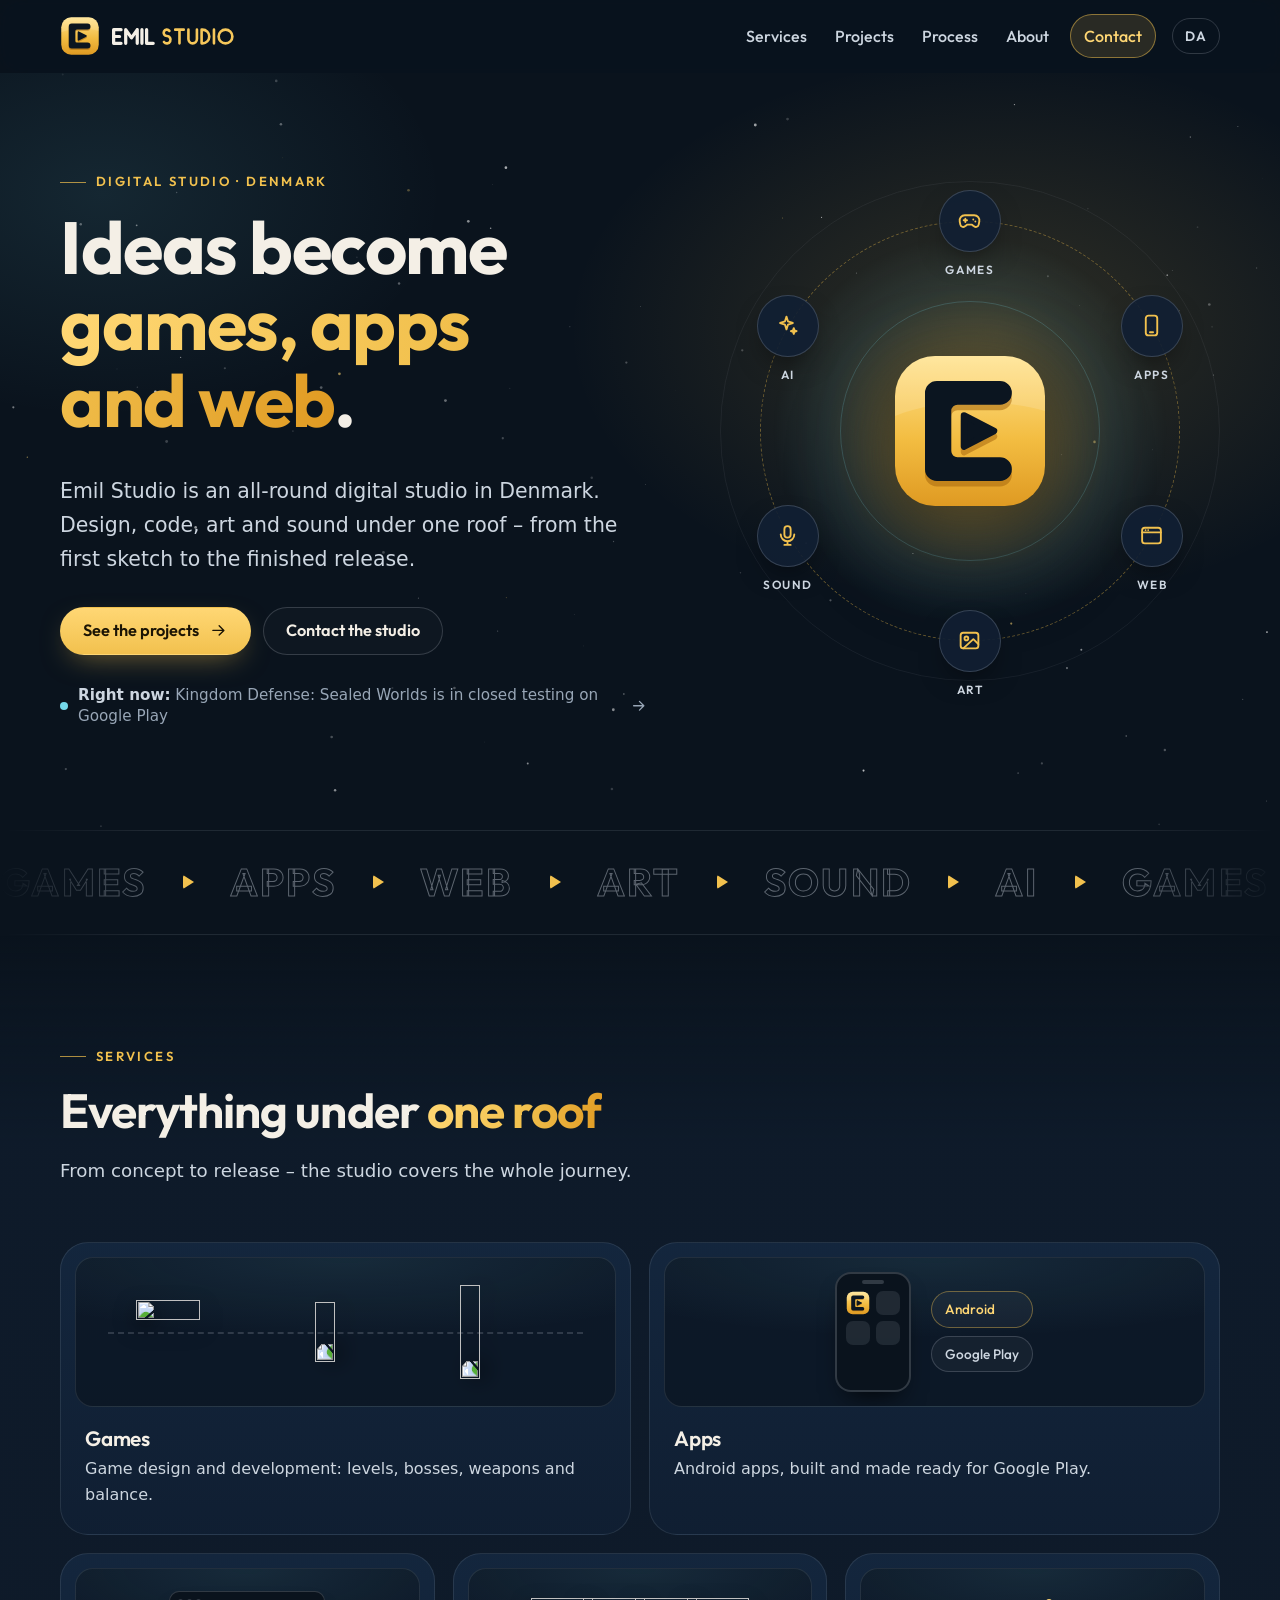
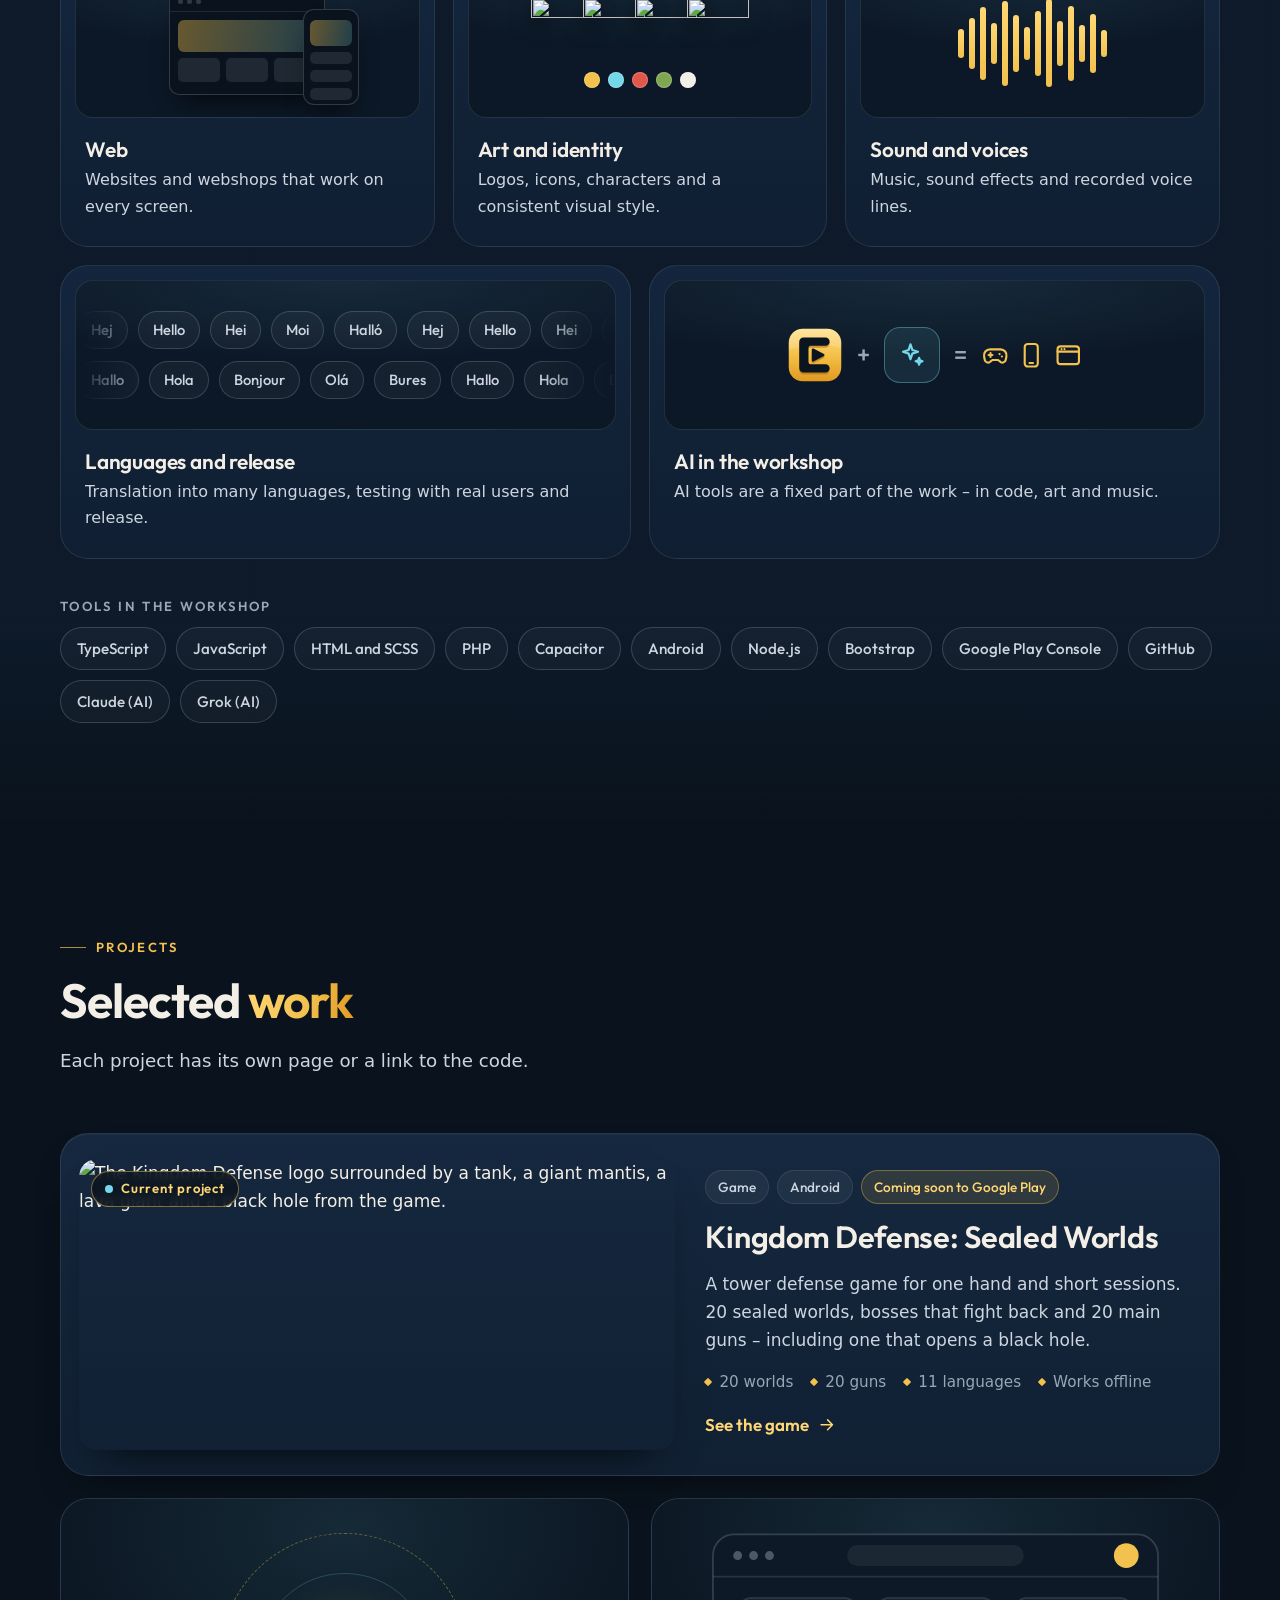
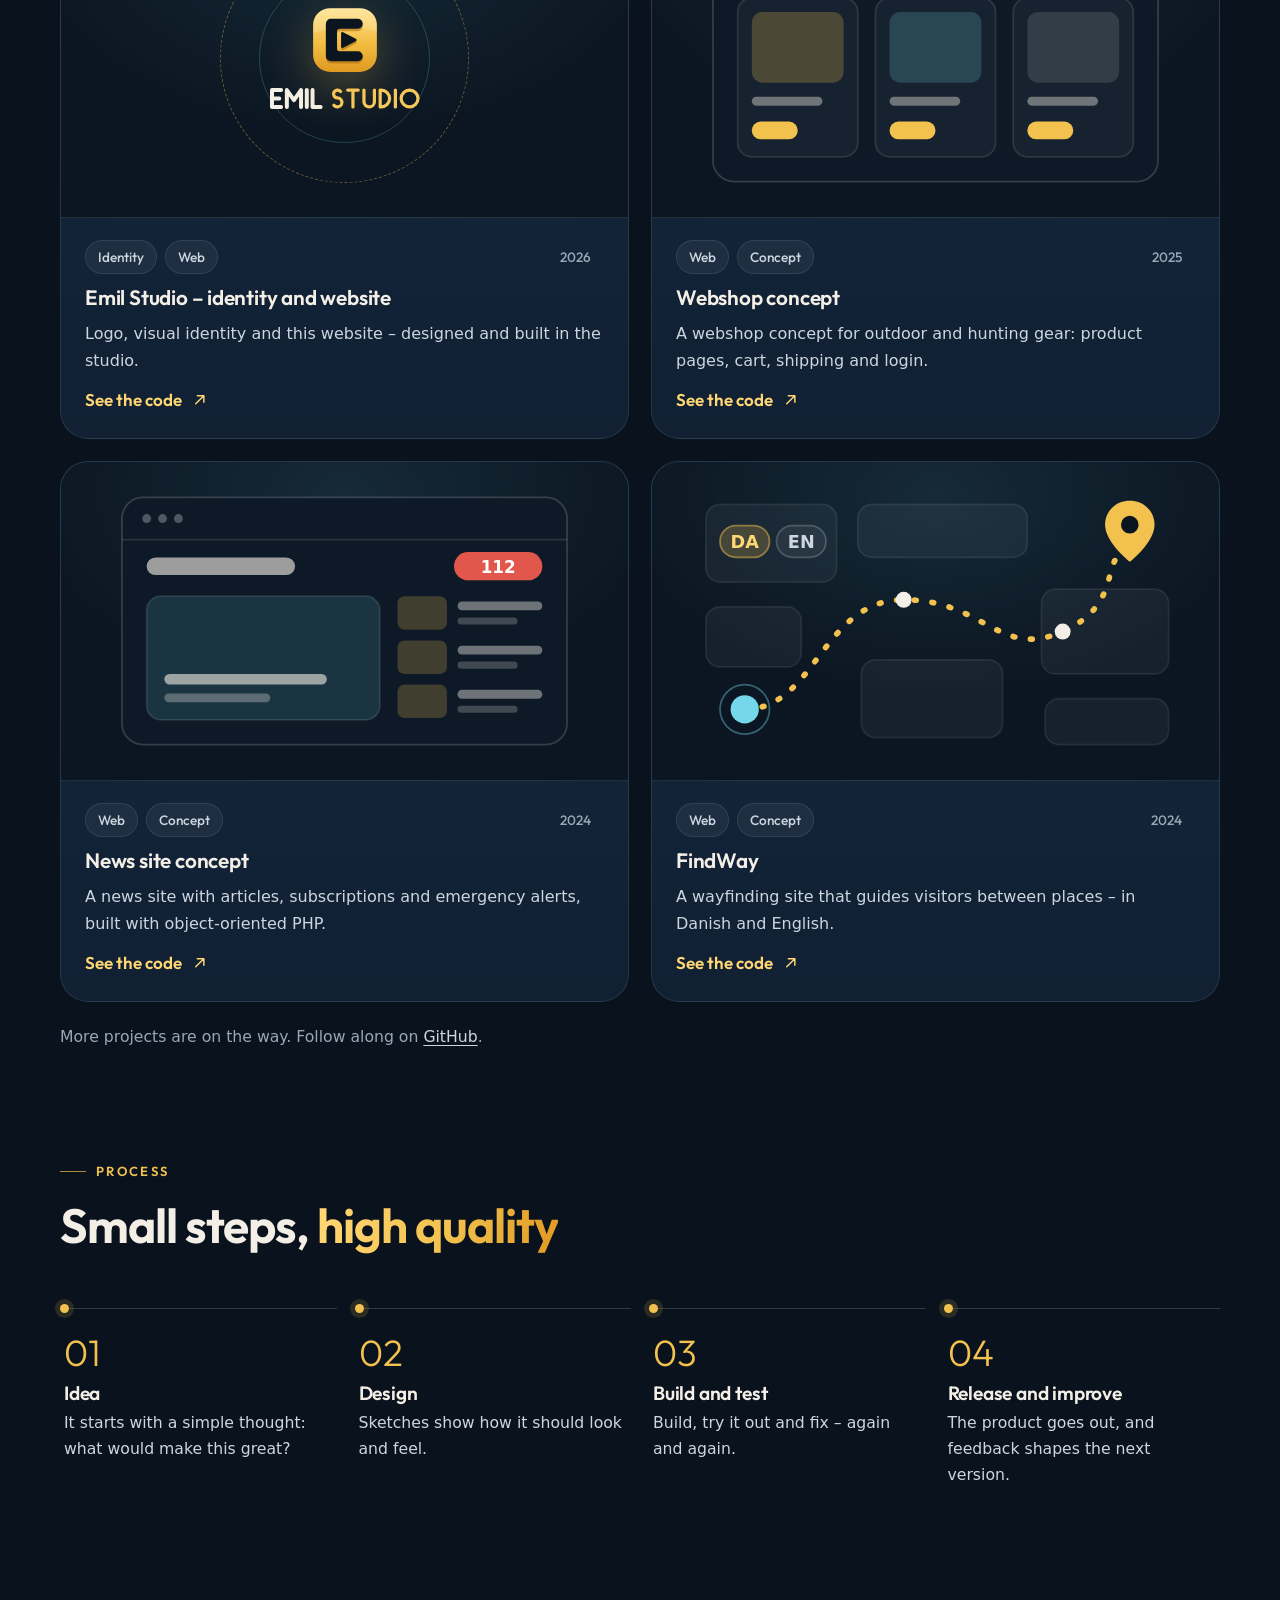
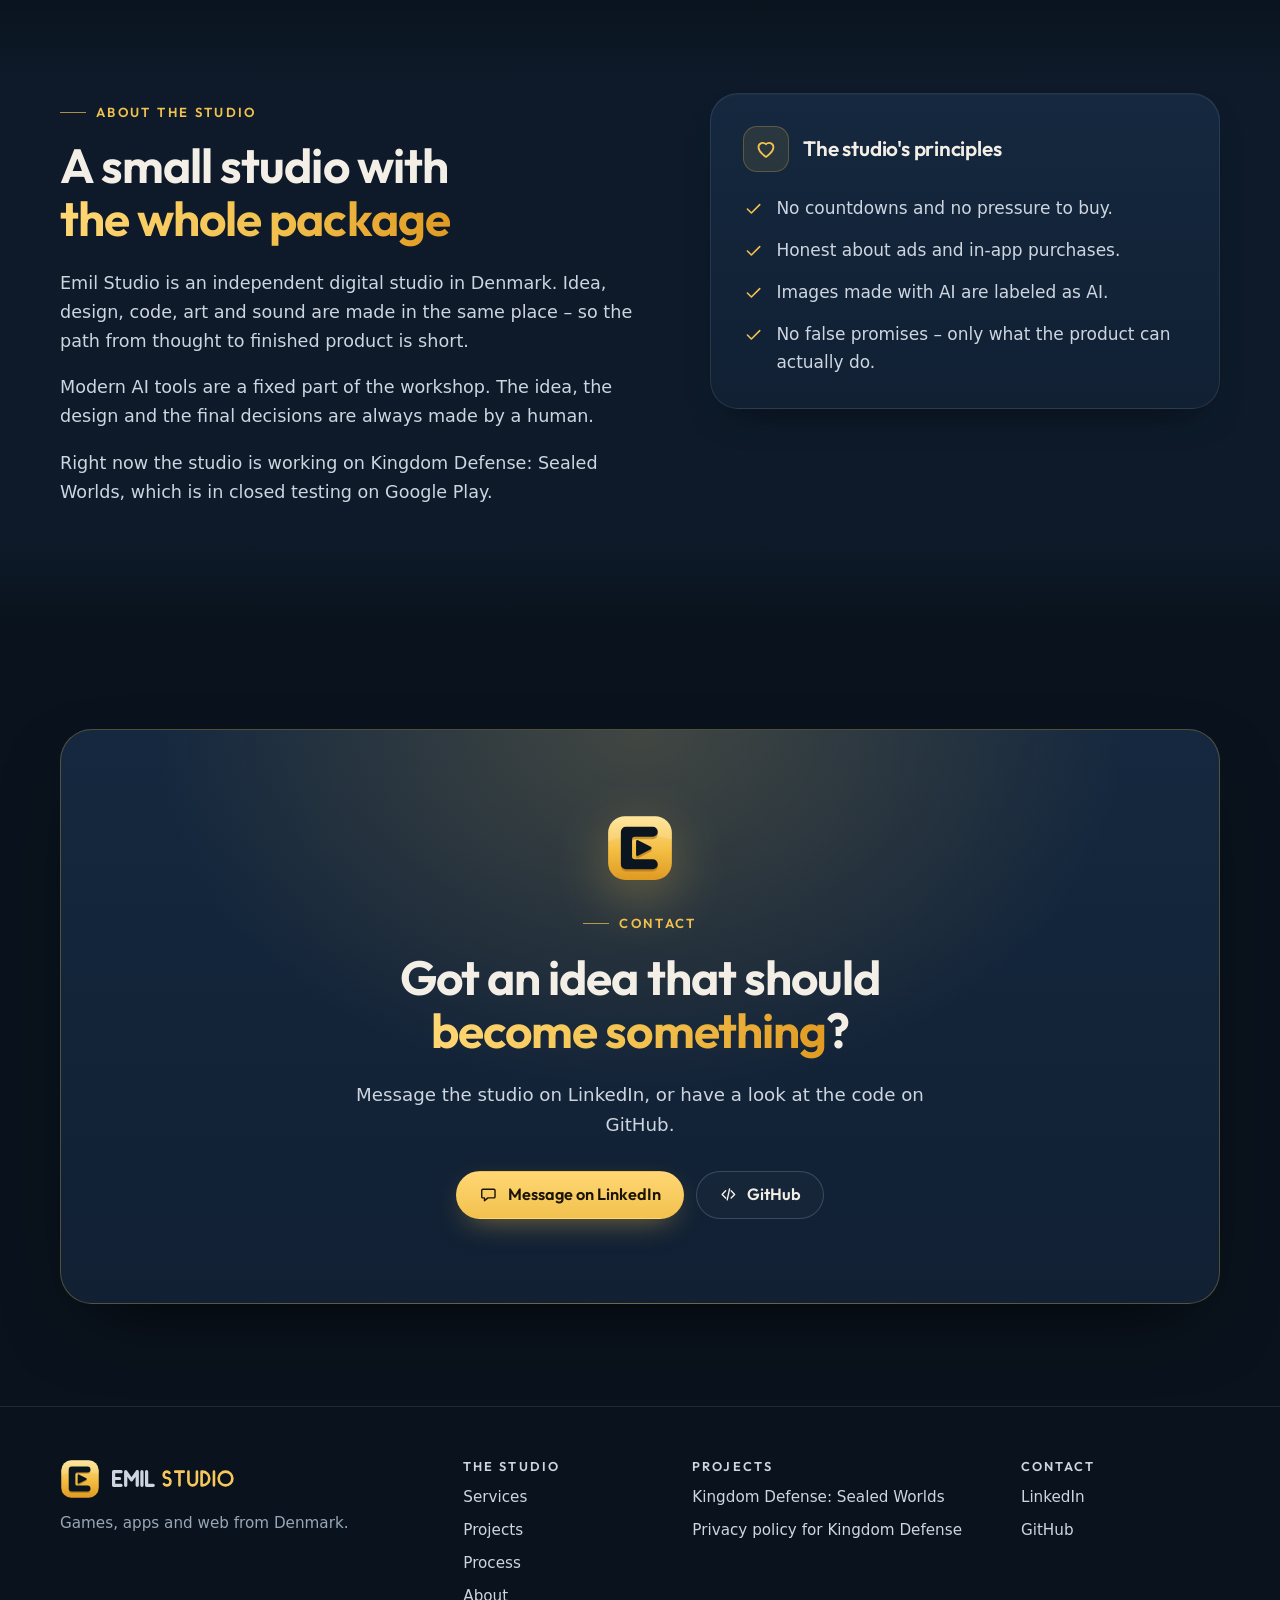
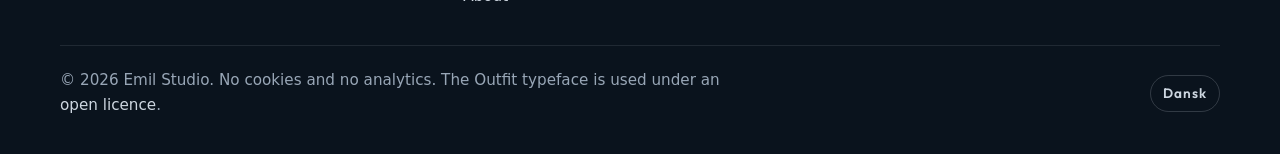
==== en/index.html @ d2345b9b "Version 2: professionelt studie, ny skrift og levende forside - Studiet er afsender: ydelser, udvalg" ====
<!doctype html>
<html lang="en">
<head>
  <meta charset="utf-8">
  <meta name="viewport" content="width=device-width, initial-scale=1">
  <title>Emil Studio – games, apps and web from Denmark</title>
  <meta name="description" content="Emil Studio is an all-round digital studio in Denmark. Games, apps, websites, art and sound – from the first idea to the finished release.">
  <link rel="canonical" href="https://krygerdev.github.io/en/">
  <link rel="alternate" hreflang="da" href="https://krygerdev.github.io/">
  <link rel="alternate" hreflang="en" href="https://krygerdev.github.io/en/">
  <link rel="alternate" hreflang="x-default" href="https://krygerdev.github.io/">
  <meta name="theme-color" content="#0a131d">
  <link rel="icon" href="../favicon.svg" type="image/svg+xml">
  <link rel="icon" href="../assets/img/favicon-32.png" sizes="32x32" type="image/png">
  <link rel="apple-touch-icon" href="../assets/img/apple-touch-icon.png">
  <link rel="preload" href="../assets/fonts/outfit-latin.woff2" as="font" type="font/woff2" crossorigin>
  <meta property="og:type" content="website">
  <meta property="og:site_name" content="Emil Studio">
  <meta property="og:title" content="Emil Studio – games, apps and web from Denmark">
  <meta property="og:description" content="An all-round digital studio in Denmark. Games, apps, websites, art and sound – from the first idea to the finished release.">
  <meta property="og:url" content="https://krygerdev.github.io/en/">
  <meta property="og:image" content="https://krygerdev.github.io/assets/img/og-en.jpg">
  <meta property="og:image:width" content="1200">
  <meta property="og:image:height" content="630">
  <meta property="og:image:alt" content="Emil Studio – games, apps and web from Denmark">
  <meta property="og:locale" content="en_US">
  <meta property="og:locale:alternate" content="da_DK">
  <meta name="twitter:card" content="summary_large_image">
  <link rel="stylesheet" href="../assets/css/style.css">
  <script>document.documentElement.classList.add("js")</script>
  <script src="../assets/js/main.js" defer></script>
  <script type="application/ld+json">{"@context":"https://schema.org","@type":"Organization","name":"Emil Studio","url":"https://krygerdev.github.io/en/","logo":"https://krygerdev.github.io/brand/emil-studio-ikon-1024.png","description":"All-round digital studio in Denmark: games, apps, web, art and sound.","sameAs":["https://www.linkedin.com/in/emilkryger/","https://github.com/KrygerDev"]}</script>
</head>
<body id="top">
  <a class="skip-link" href="#content">Skip to content</a>
  <div class="progress" aria-hidden="true"><span data-progress></span></div>

  <svg class="svg-defs" aria-hidden="true" focusable="false" xmlns="http://www.w3.org/2000/svg">
    <defs>
      <linearGradient id="logo-gold" x1="0" y1="0" x2="0" y2="1"><stop offset="0" stop-color="#ffe28e"/><stop offset=".55" stop-color="#f3bd42"/><stop offset="1" stop-color="#df9a22"/></linearGradient>
    </defs>
    <symbol id="logo-base" viewBox="0 0 64 64"><rect x="2" y="2" width="60" height="60" rx="16" fill="url(#logo-gold)"/><path d="M2 18A16 16 0 0 1 18 2H46A16 16 0 0 1 62 18V24C46 19 18 19 2 26Z" fill="#fff" opacity=".14"/><path d="M18.75 12H44A4.75 4.75 0 0 1 44 21.5H27A2.5 2.5 0 0 0 24.5 24V40A2.5 2.5 0 0 0 27 42.5H44A4.75 4.75 0 0 1 44 52H18.75A4.75 4.75 0 0 1 14 47.25V16.75A4.75 4.75 0 0 1 18.75 12Z" fill="#a8680e" opacity=".55" transform="translate(0 2.2)"/><path d="M18.75 12H44A4.75 4.75 0 0 1 44 21.5H27A2.5 2.5 0 0 0 24.5 24V40A2.5 2.5 0 0 0 27 42.5H44A4.75 4.75 0 0 1 44 52H18.75A4.75 4.75 0 0 1 14 47.25V16.75A4.75 4.75 0 0 1 18.75 12Z" fill="#0b1520"/></symbol>
    <symbol id="logo-play" viewBox="0 0 64 64"><path d="M29.6 25.8L41.6 32L29.6 38.2Z" fill="#a8680e" stroke="#a8680e" stroke-width="2.6" stroke-linejoin="round" opacity=".55" transform="translate(0 2.2)"/><path d="M29.6 25.8L41.6 32L29.6 38.2Z" fill="#0b1520" stroke="#0b1520" stroke-width="2.6" stroke-linejoin="round"/></symbol>
    <symbol id="logo-word" viewBox="-2.6 -2.6 195.51 27.2"><path d="M11.88 0H0V22H11.88M0 11H9.5M19.38 22V0L28.62 13.2L37.86 0V22M45.36 0V22M52.86 0V22H63.42" fill="none" stroke="currentColor" stroke-width="5.2" stroke-linecap="round" stroke-linejoin="round"/><path d="M9.92 1.96A5.1 5.1 0 1 0 5.9 10.21A5.9 5.9 0 1 1 1.25 19.73M19.29 0H32.93M26.11 0V22M40.43 0V15.18A6.82 6.82 0 0 0 54.07 15.18V0M61.57 22V0H62.89A11 11 0 0 1 62.89 22ZM81.39 0V22M88.89 11A11 11 0 1 1 110.89 11A11 11 0 1 1 88.89 11Z" transform="translate(79.42 0)" fill="none" stroke="#f6c75a" stroke-width="4.2" stroke-linecap="round" stroke-linejoin="round"/></symbol>
    <symbol id="i-arrow-right" viewBox="0 0 24 24"><path d="M5 12h14M13 6l6 6-6 6"/></symbol>
    <symbol id="i-out" viewBox="0 0 24 24"><path d="M7 17L17 7M9 7h8v8"/></symbol>
    <symbol id="i-up" viewBox="0 0 24 24"><path d="M12 19V5M6 11l6-6 6 6"/></symbol>
    <symbol id="i-menu" viewBox="0 0 24 24"><path d="M4 8h16M4 16h16"/></symbol>
    <symbol id="i-close" viewBox="0 0 24 24"><path d="M6 6l12 12M18 6L6 18"/></symbol>
    <symbol id="i-phone" viewBox="0 0 24 24"><rect x="6.5" y="2.5" width="11" height="19" rx="2.6"/><path d="M10.5 18.5h3"/></symbol>
    <symbol id="i-gamepad" viewBox="0 0 24 24"><path d="M7.5 7h9a5 5 0 0 1 4.9 6l-.6 3a2.8 2.8 0 0 1-4.9 1.2L14.4 16H9.6l-1.5 1.2A2.8 2.8 0 0 1 3.2 16l-.6-3A5 5 0 0 1 7.5 7z"/><path d="M8 10.2v3.2M6.4 11.8h3.2"/><circle cx="15.6" cy="11" r=".9" fill="currentColor" stroke="none"/><circle cx="17.6" cy="13" r=".9" fill="currentColor" stroke="none"/></symbol>
    <symbol id="i-browser" viewBox="0 0 24 24"><rect x="3" y="4.5" width="18" height="15" rx="2.5"/><path d="M3 9h18M6.3 6.8h.01M8.8 6.8h.01"/></symbol>
    <symbol id="i-image" viewBox="0 0 24 24"><rect x="3.5" y="4.5" width="17" height="15" rx="2.5"/><circle cx="9" cy="10" r="1.8"/><path d="M20.5 15.5l-4.8-4.8L6 19.5"/></symbol>
    <symbol id="i-mic" viewBox="0 0 24 24"><rect x="9" y="3" width="6" height="11" rx="3"/><path d="M5.5 11a6.5 6.5 0 0 0 13 0M12 17.5V21M9 21h6"/></symbol>
    <symbol id="i-sparkles" viewBox="0 0 24 24"><path d="M11 3.5l1.5 4.6 4.6 1.5-4.6 1.5L11 15.7l-1.5-4.6-4.6-1.5 4.6-1.5z"/><path d="M18 14.5l.7 2.1 2.1.7-2.1.7-.7 2.1-.7-2.1-2.1-.7 2.1-.7z"/></symbol>
    <symbol id="i-heart" viewBox="0 0 24 24"><path d="M12 20s-7.5-4.6-7.5-10A4.3 4.3 0 0 1 12 7.3 4.3 4.3 0 0 1 19.5 10c0 5.4-7.5 10-7.5 10z"/></symbol>
    <symbol id="i-check" viewBox="0 0 24 24"><path d="M5 12.5l4.5 4.5L19 7.5"/></symbol>
    <symbol id="i-code" viewBox="0 0 24 24"><path d="M8.5 7.5L4 12l4.5 4.5M15.5 7.5L20 12l-4.5 4.5M13.5 5l-3 14"/></symbol>
    <symbol id="i-chat" viewBox="0 0 24 24"><path d="M5 5.5h14A1.5 1.5 0 0 1 20.5 7v8a1.5 1.5 0 0 1-1.5 1.5h-7.5L7 20v-3.5H5A1.5 1.5 0 0 1 3.5 15V7A1.5 1.5 0 0 1 5 5.5z"/></symbol>
  </svg>

  <header class="site-header">
    <div class="container header-inner">
      <a class="brand" href="./">
        <svg class="logo-mark" viewBox="0 0 64 64" aria-hidden="true"><use href="#logo-base"/><use class="logo-play" href="#logo-play"/></svg>
        <svg class="logo-word" viewBox="0 0 195.51 27.2" aria-hidden="true"><use href="#logo-word"/></svg><span class="sr-only">Emil Studio</span>
      </a>
      <nav class="site-nav" id="site-nav" aria-label="Main menu">
        <ul>
          <li><a href="#services">Services</a></li>
          <li><a href="#projects">Projects</a></li>
          <li><a href="#process">Process</a></li>
          <li><a href="#about">About</a></li>
          <li><a class="nav-cta" href="#contact">Contact</a></li>
        </ul>
      </nav>
      <div class="header-tools">
        <a class="lang" href="../" hreflang="da" lang="da"><span aria-hidden="true">DA</span><span class="sr-only">Dansk</span></a>
        <button class="menu-toggle" type="button" aria-expanded="false" aria-controls="site-nav" data-menu-toggle>
          <svg class="i i-open" aria-hidden="true"><use href="#i-menu"/></svg>
          <svg class="i i-close" aria-hidden="true"><use href="#i-close"/></svg>
          <span class="sr-only">Menu</span>
        </button>
      </div>
    </div>
  </header>

  <main id="content">

    <section class="hero" aria-labelledby="hero-title">
      <canvas class="stars" data-stars aria-hidden="true"></canvas>
      <div class="container hero__grid">
        <div class="hero__text">
          <p class="eyebrow">Digital studio · Denmark</p>
          <h1 id="hero-title">Ideas become <em>games, apps and web</em>.</h1>
          <p class="lead">Emil Studio is an all-round digital studio in Denmark. Design, code, art and sound under one roof – from the first sketch to the finished release.</p>
          <div class="actions">
            <a class="btn btn--primary" href="#projects">See the projects <svg class="i" aria-hidden="true"><use href="#i-arrow-right"/></svg></a>
            <a class="btn btn--ghost" href="#contact">Contact the studio</a>
          </div>
          <a class="now" href="kingdom-defense/">
            <span class="dot" aria-hidden="true"></span>
            <span><strong>Right now:</strong> Kingdom Defense: Sealed Worlds is in closed testing on Google Play</span>
            <svg class="i" aria-hidden="true"><use href="#i-arrow-right"/></svg>
          </a>
        </div>

        <div class="studio-visual">
          <div class="sv-glow" aria-hidden="true"></div>
          <div class="sv-ring sv-ring--outer" aria-hidden="true"></div>
          <div class="sv-ring sv-ring--dash" aria-hidden="true"></div>
          <div class="sv-ring sv-ring--inner" aria-hidden="true"></div>
          <div class="sv-mark" aria-hidden="true"><span class="sv-pulse"></span><span class="sv-pulse sv-pulse--2"></span><svg class="sv-logo" viewBox="0 0 64 64"><use href="#logo-base"/><use class="logo-play" href="#logo-play"/></svg></div>
          <ul class="sv-orbit" aria-label="What the studio does">
            <li class="sv-chip sv-chip--1"><a class="sv-chip__in" href="#service-games"><span class="sv-chip__icon"><svg class="i" aria-hidden="true"><use href="#i-gamepad"/></svg></span><span class="sv-chip__label">Games</span></a></li>
            <li class="sv-chip sv-chip--2"><a class="sv-chip__in" href="#service-apps"><span class="sv-chip__icon"><svg class="i" aria-hidden="true"><use href="#i-phone"/></svg></span><span class="sv-chip__label">Apps</span></a></li>
            <li class="sv-chip sv-chip--3"><a class="sv-chip__in" href="#service-web"><span class="sv-chip__icon"><svg class="i" aria-hidden="true"><use href="#i-browser"/></svg></span><span class="sv-chip__label">Web</span></a></li>
            <li class="sv-chip sv-chip--4"><a class="sv-chip__in" href="#service-art"><span class="sv-chip__icon"><svg class="i" aria-hidden="true"><use href="#i-image"/></svg></span><span class="sv-chip__label">Art</span></a></li>
            <li class="sv-chip sv-chip--5"><a class="sv-chip__in" href="#service-sound"><span class="sv-chip__icon"><svg class="i" aria-hidden="true"><use href="#i-mic"/></svg></span><span class="sv-chip__label">Sound</span></a></li>
            <li class="sv-chip sv-chip--6"><a class="sv-chip__in" href="#service-ai"><span class="sv-chip__icon"><svg class="i" aria-hidden="true"><use href="#i-sparkles"/></svg></span><span class="sv-chip__label">AI</span></a></li>
          </ul>
        </div>
      </div>
    </section>

    <div class="marquee" aria-hidden="true">
      <div class="marquee__track">
        <span>Games</span><i></i><span>Apps</span><i></i><span>Web</span><i></i><span>Art</span><i></i><span>Sound</span><i></i><span>AI</span><i></i>
        <span>Games</span><i></i><span>Apps</span><i></i><span>Web</span><i></i><span>Art</span><i></i><span>Sound</span><i></i><span>AI</span><i></i>
        <span>Games</span><i></i><span>Apps</span><i></i><span>Web</span><i></i><span>Art</span><i></i><span>Sound</span><i></i><span>AI</span><i></i>
        <span>Games</span><i></i><span>Apps</span><i></i><span>Web</span><i></i><span>Art</span><i></i><span>Sound</span><i></i><span>AI</span><i></i>
      </div>
    </div>

    <section class="section section--alt" id="services" aria-labelledby="services-title">
      <div class="container">
        <div class="section-head reveal">
          <p class="eyebrow">Services</p>
          <h2 id="services-title">Everything under <em>one roof</em></h2>
          <p>From concept to release – the studio covers the whole journey.</p>
        </div>
        <ul class="bento" data-stagger>
          <li class="bento__card spot reveal" id="service-games">
            <div class="mini mini--game" aria-hidden="true">
              <img class="mini__s mini__s--1" src="../assets/img/kd/art/tower_tesla.png" width="256" height="256" loading="lazy" alt="">
              <img class="mini__s mini__s--2" src="../assets/img/kd/art/heavy.png" width="256" height="256" loading="lazy" alt="">
              <img class="mini__s mini__s--3" src="../assets/img/kd/art/boss_mini_1.png" width="320" height="320" loading="lazy" alt="">
            </div>
            <h3>Games</h3>
            <p>Game design and development: levels, bosses, weapons and balance.</p>
          </li>
          <li class="bento__card spot reveal" id="service-apps">
            <div class="mini mini--app" aria-hidden="true">
              <span class="phone"><svg viewBox="0 0 64 64"><use href="#logo-base"/><use href="#logo-play"/></svg><i></i><i></i><i></i></span>
              <span class="mini__pills"><span>Android</span><span>Google Play</span></span>
            </div>
            <h3>Apps</h3>
            <p>Android apps, built and made ready for Google Play.</p>
          </li>
          <li class="bento__card bento__card--s spot reveal" id="service-web">
            <div class="mini mini--web" aria-hidden="true">
              <span class="win"><span class="win__bar"><i></i><i></i><i></i></span><span class="win__hero"></span><span class="win__row"><b></b><b></b><b></b></span></span>
              <span class="win win--phone"><span class="win__hero"></span><span class="win__row"><b></b><b></b><b></b></span></span>
            </div>
            <h3>Web</h3>
            <p>Websites and webshops that work on every screen.</p>
          </li>
          <li class="bento__card bento__card--s spot reveal" id="service-art">
            <div class="mini mini--art" aria-hidden="true">
              <div class="mini__skins">
                <img src="../assets/img/kd/art/turret_gold.png" width="512" height="512" loading="lazy" alt="">
                <img src="../assets/img/kd/art/turret_viper.png" width="512" height="512" loading="lazy" alt="">
                <img src="../assets/img/kd/art/turret_crimson.png" width="512" height="512" loading="lazy" alt="">
                <img src="../assets/img/kd/art/turret_arctic.png" width="512" height="512" loading="lazy" alt="">
              </div>
              <div class="mini__swatches"><i style="--c:#f2c14e"></i><i style="--c:#74d8ea"></i><i style="--c:#e2574c"></i><i style="--c:#7fa650"></i><i style="--c:#f4efe6"></i></div>
            </div>
            <h3>Art and identity</h3>
            <p>Logos, icons, characters and a consistent visual style.</p>
          </li>
          <li class="bento__card bento__card--s spot reveal" id="service-sound">
            <div class="mini mini--sound" aria-hidden="true">
              <span class="eq"><i style="--h:34%;--d:-.2s"></i><i style="--h:58%;--d:-.9s"></i><i style="--h:82%;--d:-.4s"></i><i style="--h:46%;--d:-1.1s"></i><i style="--h:96%;--d:-.6s"></i><i style="--h:64%;--d:-.1s"></i><i style="--h:38%;--d:-.8s"></i><i style="--h:74%;--d:-.3s"></i><i style="--h:100%;--d:-1s"></i><i style="--h:52%;--d:-.5s"></i><i style="--h:86%;--d:-.7s"></i><i style="--h:42%;--d:-.25s"></i><i style="--h:68%;--d:-.95s"></i><i style="--h:30%;--d:-.45s"></i></span>
            </div>
            <h3>Sound and voices</h3>
            <p>Music, sound effects and recorded voice lines.</p>
          </li>
          <li class="bento__card spot reveal" id="service-languages">
            <div class="mini mini--lang" aria-hidden="true">
              <div class="greet"><div class="greet__track"><span>Hej</span><span>Hello</span><span>Hei</span><span>Moi</span><span>Halló</span><span>Hej</span><span>Hello</span><span>Hei</span><span>Moi</span><span>Halló</span><span>Hej</span><span>Hello</span><span>Hei</span><span>Moi</span><span>Halló</span><span>Hej</span><span>Hello</span><span>Hei</span><span>Moi</span><span>Halló</span></div></div>
              <div class="greet greet--rev"><div class="greet__track"><span>Hallo</span><span>Hola</span><span>Bonjour</span><span>Olá</span><span>Bures</span><span>Hallo</span><span>Hola</span><span>Bonjour</span><span>Olá</span><span>Bures</span><span>Hallo</span><span>Hola</span><span>Bonjour</span><span>Olá</span><span>Bures</span><span>Hallo</span><span>Hola</span><span>Bonjour</span><span>Olá</span><span>Bures</span></div></div>
            </div>
            <h3>Languages and release</h3>
            <p>Translation into many languages, testing with real users and release.</p>
          </li>
          <li class="bento__card spot reveal" id="service-ai">
            <div class="mini mini--ai" aria-hidden="true">
              <svg class="mini__logo" viewBox="0 0 64 64"><use href="#logo-base"/><use href="#logo-play"/></svg>
              <span class="mini__op">+</span>
              <span class="mini__badge"><svg class="i"><use href="#i-sparkles"/></svg></span>
              <span class="mini__op">=</span>
              <span class="mini__trio"><svg class="i"><use href="#i-gamepad"/></svg><svg class="i"><use href="#i-phone"/></svg><svg class="i"><use href="#i-browser"/></svg></span>
            </div>
            <h3>AI in the workshop</h3>
            <p>AI tools are a fixed part of the work – in code, art and music.</p>
          </li>
        </ul>
        <div class="tools reveal">
          <h3 class="tools__title">Tools in the workshop</h3>
          <ul class="chips">
            <li>TypeScript</li>
            <li>JavaScript</li>
            <li>HTML and SCSS</li>
            <li>PHP</li>
            <li>Capacitor</li>
            <li>Android</li>
            <li>Node.js</li>
            <li>Bootstrap</li>
            <li>Google Play Console</li>
            <li>GitHub</li>
            <li>Claude (AI)</li>
            <li>Grok (AI)</li>
          </ul>
        </div>
      </div>
    </section>

    <section class="section" id="projects" aria-labelledby="projects-title">
      <div class="container">
        <div class="section-head reveal">
          <p class="eyebrow">Projects</p>
          <h2 id="projects-title">Selected <em>work</em></h2>
          <p>Each project has its own page or a link to the code.</p>
        </div>

        <article class="project spot reveal" data-tilt>
          <div class="project__media">
            <img src="../assets/img/kd/kd-banner.jpg" srcset="../assets/img/kd/kd-banner-640.jpg 640w, ../assets/img/kd/kd-banner.jpg 1024w" sizes="(min-width: 900px) 620px, 100vw" width="1024" height="500" loading="lazy" alt="The Kingdom Defense logo surrounded by a tank, a giant mantis, a lava giant and a black hole from the game.">
            <span class="project__badge"><span class="dot" aria-hidden="true"></span> Current project</span>
          </div>
          <div class="project__body">
            <ul class="tags">
              <li class="tag">Game</li>
              <li class="tag">Android</li>
              <li class="tag tag--gold">Coming soon to Google Play</li>
            </ul>
            <h3><a class="stretched" href="kingdom-defense/">Kingdom Defense: Sealed Worlds</a></h3>
            <p>A tower defense game for one hand and short sessions. 20 sealed worlds, bosses that fight back and 20 main guns – including one that opens a black hole.</p>
            <ul class="facts-inline">
              <li>20 worlds</li>
              <li>20 guns</li>
              <li>11 languages</li>
              <li>Works offline</li>
            </ul>
            <span class="link-arrow" aria-hidden="true">See the game <svg class="i"><use href="#i-arrow-right"/></svg></span>
          </div>
        </article>

        <ul class="work" data-stagger>
          <li class="work__card spot reveal">
            <div class="cover" aria-hidden="true">
              <span class="cover__ring"></span><span class="cover__ring cover__ring--2"></span>
              <span class="cover__logo">
                <svg class="logo-mark" viewBox="0 0 64 64"><use href="#logo-base"/><use href="#logo-play"/></svg>
                <svg class="logo-word" viewBox="0 0 195.51 27.2"><use href="#logo-word"/></svg>
              </span>
            </div>
            <div class="work__body">
              <ul class="tags"><li class="tag">Identity</li><li class="tag">Web</li><li class="tag tag--year">2026</li></ul>
              <h3><a class="stretched" href="https://github.com/KrygerDev/KrygerDev.github.io">Emil Studio – identity and website</a></h3>
              <p>Logo, visual identity and this website – designed and built in the studio.</p>
              <span class="link-arrow" aria-hidden="true">See the code <svg class="i"><use href="#i-out"/></svg></span>
            </div>
          </li>
          <li class="work__card spot reveal">
            <div class="cover" aria-hidden="true">
              <svg viewBox="0 0 320 180">
                <rect x="34" y="20" width="252" height="140" rx="12" fill="#0d1926" stroke="rgba(226,234,244,.18)"/>
                <path d="M34 44h252" stroke="rgba(226,234,244,.12)"/>
                <circle cx="48" cy="32" r="2.5" fill="rgba(226,234,244,.3)"/><circle cx="57" cy="32" r="2.5" fill="rgba(226,234,244,.3)"/><circle cx="66" cy="32" r="2.5" fill="rgba(226,234,244,.3)"/>
                <rect x="110" y="26" width="100" height="12" rx="6" fill="rgba(255,255,255,.06)"/>
                <circle cx="268" cy="32" r="7" fill="#f2c14e"/>
                <rect x="48" y="56" width="68" height="90" rx="8" fill="rgba(255,255,255,.04)" stroke="rgba(226,234,244,.12)"/><rect x="56" y="64" width="52" height="40" rx="6" fill="rgba(242,193,78,.24)"/><rect x="56" y="112" width="40" height="5" rx="2.5" fill="rgba(244,239,230,.4)"/><rect x="56" y="126" width="26" height="10" rx="5" fill="#f2c14e"/>
                <rect x="126" y="56" width="68" height="90" rx="8" fill="rgba(255,255,255,.04)" stroke="rgba(226,234,244,.12)"/><rect x="134" y="64" width="52" height="40" rx="6" fill="rgba(116,216,234,.2)"/><rect x="134" y="112" width="40" height="5" rx="2.5" fill="rgba(244,239,230,.4)"/><rect x="134" y="126" width="26" height="10" rx="5" fill="#f2c14e"/>
                <rect x="204" y="56" width="68" height="90" rx="8" fill="rgba(255,255,255,.04)" stroke="rgba(226,234,244,.12)"/><rect x="212" y="64" width="52" height="40" rx="6" fill="rgba(244,239,230,.13)"/><rect x="212" y="112" width="40" height="5" rx="2.5" fill="rgba(244,239,230,.4)"/><rect x="212" y="126" width="26" height="10" rx="5" fill="#f2c14e"/>
              </svg>
            </div>
            <div class="work__body">
              <ul class="tags"><li class="tag">Web</li><li class="tag">Concept</li><li class="tag tag--year">2025</li></ul>
              <h3><a class="stretched" href="https://github.com/KrygerDev/Grejfreak_produk">Webshop concept</a></h3>
              <p>A webshop concept for outdoor and hunting gear: product pages, cart, shipping and login.</p>
              <span class="link-arrow" aria-hidden="true">See the code <svg class="i"><use href="#i-out"/></svg></span>
            </div>
          </li>
          <li class="work__card spot reveal">
            <div class="cover" aria-hidden="true">
              <svg viewBox="0 0 320 180">
                <rect x="34" y="20" width="252" height="140" rx="12" fill="#0d1926" stroke="rgba(226,234,244,.18)"/>
                <path d="M34 44h252" stroke="rgba(226,234,244,.12)"/>
                <circle cx="48" cy="32" r="2.5" fill="rgba(226,234,244,.3)"/><circle cx="57" cy="32" r="2.5" fill="rgba(226,234,244,.3)"/><circle cx="66" cy="32" r="2.5" fill="rgba(226,234,244,.3)"/>
                <rect x="48" y="54" width="84" height="10" rx="5" fill="rgba(244,239,230,.62)"/>
                <rect x="222" y="51" width="50" height="16" rx="8" fill="#e2574c"/><text x="247" y="62.6" text-anchor="middle" font-family="Segoe UI, system-ui, sans-serif" font-size="9.5" font-weight="700" fill="#fff">112</text>
                <rect x="48" y="76" width="132" height="70" rx="8" fill="rgba(116,216,234,.14)" stroke="rgba(226,234,244,.12)"/>
                <rect x="58" y="120" width="92" height="6" rx="3" fill="rgba(244,239,230,.6)"/><rect x="58" y="131" width="60" height="5" rx="2.5" fill="rgba(244,239,230,.3)"/>
                <rect x="190" y="76" width="28" height="19" rx="4" fill="rgba(242,193,78,.22)"/><rect x="224" y="79" width="48" height="5" rx="2.5" fill="rgba(244,239,230,.42)"/><rect x="224" y="88" width="34" height="4" rx="2" fill="rgba(244,239,230,.22)"/>
                <rect x="190" y="101" width="28" height="19" rx="4" fill="rgba(242,193,78,.22)"/><rect x="224" y="104" width="48" height="5" rx="2.5" fill="rgba(244,239,230,.42)"/><rect x="224" y="113" width="34" height="4" rx="2" fill="rgba(244,239,230,.22)"/>
                <rect x="190" y="126" width="28" height="19" rx="4" fill="rgba(242,193,78,.22)"/><rect x="224" y="129" width="48" height="5" rx="2.5" fill="rgba(244,239,230,.42)"/><rect x="224" y="138" width="34" height="4" rx="2" fill="rgba(244,239,230,.22)"/>
              </svg>
            </div>
            <div class="work__body">
              <ul class="tags"><li class="tag">Web</li><li class="tag">Concept</li><li class="tag tag--year">2024</li></ul>
              <h3><a class="stretched" href="https://github.com/KrygerDev/News">News site concept</a></h3>
              <p>A news site with articles, subscriptions and emergency alerts, built with object-oriented PHP.</p>
              <span class="link-arrow" aria-hidden="true">See the code <svg class="i"><use href="#i-out"/></svg></span>
            </div>
          </li>
          <li class="work__card spot reveal">
            <div class="cover" aria-hidden="true">
              <svg viewBox="0 0 320 180">
                <g fill="rgba(226,234,244,.05)" stroke="rgba(226,234,244,.09)"><rect x="30" y="24" width="74" height="44" rx="8"/><rect x="116" y="24" width="96" height="30" rx="8"/><rect x="220" y="72" width="72" height="48" rx="8"/><rect x="30" y="82" width="54" height="34" rx="8"/><rect x="118" y="112" width="80" height="44" rx="8"/><rect x="222" y="134" width="70" height="26" rx="8"/></g>
                <path d="M52 140C92 140 96 78 142 78S196 112 232 96 252 52 270 50" fill="none" stroke="#f2c14e" stroke-width="3.2" stroke-linecap="round" stroke-dasharray="1 9"/>
                <circle cx="52" cy="140" r="14" fill="none" stroke="rgba(116,216,234,.4)"/><circle cx="52" cy="140" r="8" fill="#74d8ea"/>
                <circle cx="142" cy="78" r="4.5" fill="#f4efe6"/><circle cx="232" cy="96" r="4.5" fill="#f4efe6"/>
                <path d="M270 22c-8 0-14 6-14 13.5 0 10 14 21 14 21s14-11 14-21C284 28 278 22 270 22z" fill="#f2c14e"/><circle cx="270" cy="35.5" r="5" fill="#0b1520"/>
                <g font-family="Segoe UI, system-ui, sans-serif" font-size="10" font-weight="700" text-anchor="middle"><rect x="38" y="36" width="28" height="18" rx="9" fill="rgba(242,193,78,.2)" stroke="rgba(242,193,78,.5)"/><text x="52" y="48.6" fill="#ffd774">DA</text><rect x="70" y="36" width="28" height="18" rx="9" fill="rgba(255,255,255,.06)" stroke="rgba(226,234,244,.22)"/><text x="84" y="48.6" fill="#cdd6e0">EN</text></g>
              </svg>
            </div>
            <div class="work__body">
              <ul class="tags"><li class="tag">Web</li><li class="tag">Concept</li><li class="tag tag--year">2024</li></ul>
              <h3><a class="stretched" href="https://github.com/KrygerDev/FindWay">FindWay</a></h3>
              <p>A wayfinding site that guides visitors between places – in Danish and English.</p>
              <span class="link-arrow" aria-hidden="true">See the code <svg class="i"><use href="#i-out"/></svg></span>
            </div>
          </li>
        </ul>
        <p class="work-note reveal">More projects are on the way. Follow along on <a href="https://github.com/KrygerDev" rel="me">GitHub</a>.</p>
      </div>
    </section>

    <section class="section" id="process" aria-labelledby="process-title">
      <div class="container">
        <div class="section-head reveal">
          <p class="eyebrow">Process</p>
          <h2 id="process-title">Small steps, <em>high quality</em></h2>
        </div>
        <ol class="steps" data-stagger>
          <li class="step reveal">
            <h3>Idea</h3>
            <p>It starts with a simple thought: what would make this great?</p>
          </li>
          <li class="step reveal">
            <h3>Design</h3>
            <p>Sketches show how it should look and feel.</p>
          </li>
          <li class="step reveal">
            <h3>Build and test</h3>
            <p>Build, try it out and fix – again and again.</p>
          </li>
          <li class="step reveal">
            <h3>Release and improve</h3>
            <p>The product goes out, and feedback shapes the next version.</p>
          </li>
        </ol>
      </div>
    </section>

    <section class="section section--alt" id="about" aria-labelledby="about-title">
      <div class="container about">
        <div class="about__text reveal">
          <p class="eyebrow">About the studio</p>
          <h2 id="about-title">A small studio with <em>the whole package</em></h2>
          <p>Emil Studio is an independent digital studio in Denmark. Idea, design, code, art and sound are made in the same place – so the path from thought to finished product is short.</p>
          <p>Modern AI tools are a fixed part of the workshop. The idea, the design and the final decisions are always made by a human.</p>
          <p>Right now the studio is working on Kingdom Defense: Sealed Worlds, which is in closed testing on Google Play.</p>
        </div>
        <div class="fair spot reveal">
          <h3><span class="icon-badge" aria-hidden="true"><svg class="i"><use href="#i-heart"/></svg></span> The studio's principles</h3>
          <ul class="checklist">
            <li><svg class="i" aria-hidden="true"><use href="#i-check"/></svg><span>No countdowns and no pressure to buy.</span></li>
            <li><svg class="i" aria-hidden="true"><use href="#i-check"/></svg><span>Honest about ads and in-app purchases.</span></li>
            <li><svg class="i" aria-hidden="true"><use href="#i-check"/></svg><span>Images made with AI are labeled as AI.</span></li>
            <li><svg class="i" aria-hidden="true"><use href="#i-check"/></svg><span>No false promises – only what the product can actually do.</span></li>
          </ul>
        </div>
      </div>
    </section>

    <section class="section" id="contact" aria-labelledby="contact-title">
      <div class="container">
        <div class="cta reveal">
          <svg class="cta__mark" viewBox="0 0 64 64" aria-hidden="true"><use href="#logo-base"/><use href="#logo-play"/></svg>
          <p class="eyebrow">Contact</p>
          <h2 id="contact-title">Got an idea that should <em>become something</em>?</h2>
          <p>Message the studio on LinkedIn, or have a look at the code on GitHub.</p>
          <div class="actions">
            <a class="btn btn--primary" href="https://www.linkedin.com/in/emilkryger/" rel="me"><svg class="i" aria-hidden="true"><use href="#i-chat"/></svg> Message on LinkedIn</a>
            <a class="btn btn--ghost" href="https://github.com/KrygerDev" rel="me"><svg class="i" aria-hidden="true"><use href="#i-code"/></svg> GitHub</a>
          </div>
        </div>
      </div>
    </section>

  </main>

  <footer class="site-footer">
    <div class="container">
      <div class="footer-grid">
        <div>
          <a class="brand" href="./">
            <svg class="logo-mark" viewBox="0 0 64 64" aria-hidden="true"><use href="#logo-base"/><use class="logo-play" href="#logo-play"/></svg>
            <svg class="logo-word" viewBox="0 0 195.51 27.2" aria-hidden="true"><use href="#logo-word"/></svg><span class="sr-only">Emil Studio</span>
          </a>
          <p>Games, apps and web from Denmark.</p>
        </div>
        <div>
          <h2>The studio</h2>
          <ul>
            <li><a href="#services">Services</a></li>
            <li><a href="#projects">Projects</a></li>
            <li><a href="#process">Process</a></li>
            <li><a href="#about">About</a></li>
          </ul>
        </div>
        <div>
          <h2>Projects</h2>
          <ul>
            <li><a href="kingdom-defense/">Kingdom Defense: Sealed Worlds</a></li>
            <li><a href="https://krygerdev.github.io/kingdom-defense-privacy/">Privacy policy for Kingdom Defense</a></li>
          </ul>
        </div>
        <div>
          <h2>Contact</h2>
          <ul>
            <li><a href="https://www.linkedin.com/in/emilkryger/" rel="me">LinkedIn</a></li>
            <li><a href="https://github.com/KrygerDev" rel="me">GitHub</a></li>
          </ul>
        </div>
      </div>
      <div class="footer-bottom">
        <p>© 2026 Emil Studio. No cookies and no analytics. The Outfit typeface is used under an <a href="../assets/fonts/OFL.txt">open licence</a>.</p>
        <a class="lang" href="../" hreflang="da" lang="da">Dansk</a>
      </div>
    </div>
  </footer>

  <a class="to-top" href="#top" data-to-top aria-label="Back to top"><svg class="i" aria-hidden="true"><use href="#i-up"/></svg></a>

  <div class="langbar" data-langbar hidden>
    <span lang="da">Denne side findes også på dansk.</span>
    <a href="../" hreflang="da" lang="da">Skift til dansk</a>
    <button type="button" data-langbar-close aria-label="Close">✕</button>
  </div>
</body>
</html>
---- assets/css/style.css ----
/* ==========================================================================
   Emil Studio – fælles stil for alle sider (version 2)
   Farver: natblå, varm elfenben, guld og en smule lyseblå glød.
   Skrift: Outfit til overskrifter (ligger i assets/fonts, fri licens).
   ========================================================================== */

@font-face {
  font-family: "Outfit";
  src: url("../fonts/outfit-latin.woff2") format("woff2");
  font-weight: 100 900;
  font-style: normal;
  font-display: swap;
  unicode-range: U+0000-00FF, U+0131, U+0152-0153, U+02BB-02BC, U+02C6, U+02DA, U+02DC, U+0304, U+0308, U+0329, U+2000-206F, U+20AC, U+2122, U+2191, U+2193, U+2212, U+2215, U+FEFF, U+FFFD;
}

:root {
  color-scheme: dark;
  --bg: #0a131d;
  --bg-2: #0d1926;
  --surface: #112033;
  --surface-2: #15283f;
  --line: rgba(226, 234, 244, 0.1);
  --line-2: rgba(226, 234, 244, 0.18);
  --text: #f4efe6;
  --text-2: #cdd6e0;
  --muted: #98a6b6;
  --gold: #f2c14e;
  --gold-2: #ffd774;
  --on-gold: #1b1404;
  --cyan: #74d8ea;
  --radius: 18px;
  --radius-l: 28px;
  --shadow-1: inset 0 1px 0 rgba(255, 255, 255, 0.04), 0 18px 40px -24px rgba(0, 0, 0, 0.7);
  --shadow-2: 0 30px 80px -30px rgba(0, 0, 0, 0.8);
  --max: 1160px;
  --gutter: clamp(16px, 4vw, 32px);
  --header-h: 72px;
  --font: "Segoe UI Variable Text", "Segoe UI", system-ui, -apple-system, BlinkMacSystemFont, "SF Pro Text", Roboto, "Helvetica Neue", Arial, sans-serif;
  --font-display: "Outfit", "Segoe UI Variable Display", "Segoe UI", system-ui, -apple-system, BlinkMacSystemFont, Roboto, "Helvetica Neue", Arial, sans-serif;
  --ease: cubic-bezier(0.2, 0.7, 0.2, 1);
}

/* ---------- Grundlag ---------- */

*,
*::before,
*::after { box-sizing: border-box; }

html {
  -webkit-text-size-adjust: 100%;
  text-size-adjust: 100%;
  scroll-behavior: smooth;
  scroll-padding-top: calc(var(--header-h) + 16px);
}

body {
  margin: 0;
  min-height: 100vh;
  background: var(--bg);
  color: var(--text);
  font-family: var(--font);
  font-size: 1.0625rem;
  line-height: 1.65;
  -webkit-font-smoothing: antialiased;
  -moz-osx-font-smoothing: grayscale;
}

img,
svg,
canvas { display: block; max-width: 100%; }
img { height: auto; }

a { color: inherit; text-decoration-thickness: 1px; text-underline-offset: 3px; }
a:hover { color: var(--gold-2); }

p { margin: 0 0 1em; }

h1, h2, h3 {
  margin: 0 0 0.5em;
  font-family: var(--font-display);
  line-height: 1.1;
  letter-spacing: -0.02em;
  text-wrap: balance;
}
h1 { font-size: clamp(2.6rem, 5.8vw, 4.6rem); font-weight: 700; line-height: 1.04; }
h2 { font-size: clamp(2rem, 3.8vw, 3rem); font-weight: 650; }
h3 { font-size: 1.3rem; font-weight: 600; letter-spacing: -0.01em; }

/* Fremhævede ord i overskrifter: guld */
h1 em,
h2 em {
  font-style: normal;
  color: var(--gold);
  background: linear-gradient(100deg, var(--gold-2), var(--gold) 55%, #e09a22);
  -webkit-background-clip: text;
  background-clip: text;
  -webkit-text-fill-color: transparent;
}

:focus-visible { outline: 2px solid var(--gold-2); outline-offset: 3px; }

::selection { background: rgba(242, 193, 78, 0.35); color: #fff; }
html { scrollbar-color: #2b3f58 var(--bg); }

.container { width: min(100% - 2 * var(--gutter), var(--max)); margin-inline: auto; }

.sr-only {
  position: absolute !important;
  width: 1px; height: 1px;
  margin: -1px; padding: 0;
  overflow: hidden;
  clip: rect(0 0 0 0);
  white-space: nowrap;
  border: 0;
}

.svg-defs { position: absolute; width: 0; height: 0; overflow: hidden; }

.i {
  width: 1.15em; height: 1.15em;
  flex: none;
  fill: none;
  stroke: currentColor;
  stroke-width: 1.8;
  stroke-linecap: round;
  stroke-linejoin: round;
}

.skip-link {
  position: absolute;
  top: -100px; left: 12px;
  z-index: 100;
  padding: 10px 16px;
  border-radius: 10px;
  background: var(--gold);
  color: var(--on-gold);
  font-weight: 700;
  text-decoration: none;
}
.skip-link:focus { top: 12px; color: var(--on-gold); }

/* ---------- Toplinje ---------- */

.progress { position: fixed; top: 0; left: 0; right: 0; z-index: 60; height: 2px; pointer-events: none; }
.progress span { display: block; height: 100%; background: linear-gradient(90deg, var(--gold), var(--gold-2)); transform: scaleX(0); transform-origin: left; }

.site-header {
  position: sticky;
  top: 0;
  z-index: 50;
  background: rgba(10, 19, 29, 0.72);
  -webkit-backdrop-filter: saturate(150%) blur(14px);
  backdrop-filter: saturate(150%) blur(14px);
  border-bottom: 1px solid transparent;
  transition: border-color 0.3s, background-color 0.3s;
}
.site-header.is-scrolled { border-bottom-color: var(--line); background: rgba(10, 19, 29, 0.9); }

.header-inner {
  display: flex;
  flex-wrap: wrap;
  align-items: center;
  gap: 8px 16px;
  min-height: var(--header-h);
}

/* Logoet: Play-E-ikonet + ordmærket EMIL STUDIO (tegnet som vektor, ens overalt) */
.brand {
  display: inline-flex;
  align-items: center;
  gap: 12px;
  margin-right: auto;
  color: var(--text);
  text-decoration: none;
}
.brand:hover { color: var(--text); }
.logo-mark { width: 40px; height: 40px; flex: none; overflow: visible; }
.logo-word { width: 122px; height: 17px; flex: none; }
.logo-play { transition: transform 0.35s var(--ease); }
.brand:hover .logo-play { transform: translateX(1.8px); }

.site-nav ul {
  display: flex;
  flex-wrap: wrap;
  align-items: center;
  gap: 2px;
  margin: 0;
  padding: 0;
  list-style: none;
}
.site-nav a {
  display: inline-block;
  padding: 8px 13px;
  border-radius: 999px;
  color: var(--text-2);
  font-family: var(--font-display);
  font-size: 1rem;
  font-weight: 500;
  text-decoration: none;
  transition: color 0.2s, background-color 0.2s, border-color 0.2s;
}
.site-nav a:hover,
.site-nav a.is-current { color: var(--text); background: rgba(255, 255, 255, 0.06); }
.site-nav .nav-cta { margin-left: 6px; border: 1px solid rgba(242, 193, 78, 0.5); color: var(--gold-2); }
.site-nav .nav-cta:hover,
.site-nav .nav-cta.is-current { background: rgba(242, 193, 78, 0.14); color: var(--gold-2); }

.header-tools { display: flex; align-items: center; gap: 10px; }

.lang {
  display: inline-flex;
  align-items: center;
  min-height: 36px;
  padding: 6px 12px;
  border: 1px solid var(--line-2);
  border-radius: 999px;
  color: var(--text-2);
  font-family: var(--font-display);
  font-size: 0.85rem;
  font-weight: 600;
  letter-spacing: 0.08em;
  text-decoration: none;
  transition: color 0.2s, border-color 0.2s;
}
.lang:hover { color: var(--gold-2); border-color: rgba(242, 193, 78, 0.6); }

.menu-toggle {
  display: none;
  place-items: center;
  width: 44px; height: 44px;
  padding: 0;
  border: 1px solid var(--line-2);
  border-radius: 12px;
  background: transparent;
  color: var(--text);
  font-size: 1.25rem;
  cursor: pointer;
}
.menu-toggle .i-close { display: none; }
.menu-toggle[aria-expanded="true"] .i-open { display: none; }
.menu-toggle[aria-expanded="true"] .i-close { display: block; }

@media (max-width: 860px) {
  .js .menu-toggle { display: inline-grid; }
  .js .site-nav {
    display: none;
    position: absolute;
    top: 100%; left: 0; right: 0;
    padding: 8px var(--gutter) 20px;
    background: var(--bg);
    border-bottom: 1px solid var(--line);
    box-shadow: 0 24px 40px -20px rgba(0, 0, 0, 0.8);
  }
  .js.menu-open .site-nav { display: block; }
  .js .site-nav ul { flex-direction: column; align-items: stretch; }
  .js .site-nav a { display: block; padding: 12px 14px; font-size: 1.1rem; }
  .js .site-nav .nav-cta { margin: 8px 0 0; text-align: center; }
  html:not(.js) .site-nav { order: 3; width: 100%; padding-bottom: 10px; }
}

/* ---------- Knapper og små elementer ---------- */

.btn {
  position: relative;
  display: inline-flex;
  align-items: center;
  justify-content: center;
  gap: 10px;
  min-height: 48px;
  padding: 12px 22px;
  overflow: hidden;
  border: 1px solid transparent;
  border-radius: 999px;
  font-family: var(--font-display);
  font-size: 1.02rem;
  font-weight: 600;
  line-height: 1.2;
  text-decoration: none;
  transition: transform 0.25s var(--ease), box-shadow 0.25s, background-color 0.2s, border-color 0.2s, color 0.2s;
}
.btn--primary {
  background: linear-gradient(180deg, var(--gold-2), var(--gold));
  color: var(--on-gold);
  box-shadow: 0 10px 30px -12px rgba(242, 193, 78, 0.6);
}
.btn--primary::after {
  content: "";
  position: absolute;
  top: 0; bottom: 0; left: -60%;
  width: 40%;
  background: linear-gradient(100deg, transparent, rgba(255, 255, 255, 0.55), transparent);
  transform: skewX(-20deg);
  transition: left 0.6s var(--ease);
}
.btn--primary:hover { color: var(--on-gold); transform: translateY(-2px); box-shadow: 0 16px 36px -14px rgba(242, 193, 78, 0.8); }
.btn--primary:hover::after { left: 120%; }
.btn--ghost { border-color: var(--line-2); background: rgba(255, 255, 255, 0.02); color: var(--text); }
.btn--ghost:hover { border-color: rgba(242, 193, 78, 0.6); color: var(--gold-2); }
.btn--soon { border: 1px dashed var(--line-2); color: var(--text-2); cursor: default; }

.actions { display: flex; flex-wrap: wrap; gap: 12px; margin-top: 30px; }

.eyebrow {
  display: inline-flex;
  align-items: center;
  gap: 10px;
  margin-bottom: 16px;
  color: var(--gold);
  font-family: var(--font-display);
  font-size: 0.82rem;
  font-weight: 600;
  letter-spacing: 0.18em;
  text-transform: uppercase;
}
.eyebrow::before { content: ""; width: 26px; height: 1px; background: currentColor; opacity: 0.7; }

.lead { max-width: 36em; color: var(--text-2); font-size: clamp(1.1rem, 1.6vw, 1.28rem); }
.small { margin-top: 14px; color: var(--muted); font-size: 0.92rem; }

.dot {
  width: 8px; height: 8px;
  flex: none;
  border-radius: 50%;
  background: var(--cyan);
  animation: pulse 2.4s infinite;
}
@keyframes pulse {
  0% { box-shadow: 0 0 0 0 rgba(116, 216, 234, 0.55); }
  70% { box-shadow: 0 0 0 10px rgba(116, 216, 234, 0); }
  100% { box-shadow: 0 0 0 0 rgba(116, 216, 234, 0); }
}

.tags { display: flex; flex-wrap: wrap; gap: 8px; margin: 0; padding: 0; list-style: none; }
.tag {
  display: inline-flex;
  align-items: center;
  gap: 8px;
  padding: 5px 12px;
  border: 1px solid var(--line);
  border-radius: 999px;
  background: rgba(255, 255, 255, 0.05);
  color: var(--text-2);
  font-family: var(--font-display);
  font-size: 0.85rem;
  font-weight: 500;
}
.tag--gold { border-color: rgba(242, 193, 78, 0.38); background: rgba(242, 193, 78, 0.12); color: var(--gold-2); }
.tag--cyan { border-color: rgba(116, 216, 234, 0.3); background: rgba(116, 216, 234, 0.08); color: var(--text); }
.tag--year { margin-left: auto; border-color: transparent; background: none; color: var(--muted); }

.icon-badge {
  display: grid;
  place-items: center;
  width: 46px; height: 46px;
  flex: none;
  border: 1px solid rgba(242, 193, 78, 0.25);
  border-radius: 14px;
  background: rgba(242, 193, 78, 0.1);
  color: var(--gold);
  font-size: 1.3rem;
}

.link-arrow { display: inline-flex; align-items: center; gap: 8px; margin-top: auto; color: var(--gold-2); font-family: var(--font-display); font-weight: 600; }
.link-arrow .i { transition: translate 0.25s var(--ease); }

.stretched { color: inherit; text-decoration: none; }
.stretched::after { content: ""; position: absolute; inset: 0; z-index: 1; border-radius: inherit; }
.stretched:focus-visible { outline: none; }
.stretched:focus-visible::after { outline: 2px solid var(--gold-2); outline-offset: -3px; border-radius: var(--radius-l); }

/* Lys, der følger musen på kort */
.spot { position: relative; }
.spot::before {
  content: "";
  position: absolute;
  inset: 0;
  z-index: 0;
  border-radius: inherit;
  background: radial-gradient(300px circle at var(--mx, 50%) var(--my, 0%), rgba(242, 193, 78, 0.13), transparent 62%);
  opacity: 0;
  transition: opacity 0.35s;
  pointer-events: none;
}
.spot:hover::before { opacity: 1; }
.spot > * { position: relative; }

/* ---------- Sektioner ---------- */

.section { position: relative; padding-block: clamp(64px, 8vw, 104px); overflow-x: clip; }
/* To sektioner med samme baggrund efter hinanden: ingen dobbelt afstand */
.section:not(.section--alt) + .section:not(.section--alt) { padding-top: 0; }
.section--alt {
  background: linear-gradient(180deg, transparent, rgba(17, 32, 51, 0.6) 14%, rgba(17, 32, 51, 0.6) 86%, transparent);
}
.section-head { max-width: 700px; margin-bottom: clamp(32px, 5vw, 56px); }
.section-head p:last-child { margin-bottom: 0; color: var(--text-2); font-size: 1.14rem; }
.section-head .eyebrow + h2 { margin-bottom: 0.4em; }

/* ---------- Forsidens top ---------- */

.hero,
.kd-hero { position: relative; isolation: isolate; overflow: clip; }
.hero { padding: clamp(36px, 7vw, 96px) 0 clamp(40px, 8vw, 110px); }
.hero::before,
.kd-hero::before {
  content: "";
  position: absolute;
  inset: 0;
  z-index: -2;
  background:
    radial-gradient(48% 52% at 78% 34%, rgba(242, 193, 78, 0.16), transparent 70%),
    radial-gradient(38% 42% at 8% 16%, rgba(116, 216, 234, 0.1), transparent 70%);
  pointer-events: none;
}
/* Stjerner uden JavaScript (med JavaScript tegnes en levende stjernehimmel) */
.hero::after,
.kd-hero::after {
  content: "";
  position: absolute;
  inset: 0;
  z-index: -1;
  opacity: 0.75;
  pointer-events: none;
  background-image:
    radial-gradient(1.4px 1.4px at 7% 22%, rgba(255, 255, 255, 0.7), transparent 70%),
    radial-gradient(1px 1px at 18% 64%, rgba(255, 255, 255, 0.5), transparent 70%),
    radial-gradient(1.2px 1.2px at 29% 12%, rgba(255, 255, 255, 0.6), transparent 70%),
    radial-gradient(1px 1px at 41% 82%, rgba(255, 255, 255, 0.45), transparent 70%),
    radial-gradient(1.6px 1.6px at 52% 30%, rgba(255, 255, 255, 0.55), transparent 70%),
    radial-gradient(1px 1px at 61% 8%, rgba(255, 255, 255, 0.5), transparent 70%),
    radial-gradient(1.3px 1.3px at 70% 70%, rgba(255, 255, 255, 0.6), transparent 70%),
    radial-gradient(1px 1px at 83% 16%, rgba(255, 255, 255, 0.55), transparent 70%),
    radial-gradient(1.5px 1.5px at 92% 54%, rgba(255, 255, 255, 0.6), transparent 70%),
    radial-gradient(1px 1px at 96% 88%, rgba(255, 255, 255, 0.45), transparent 70%);
}
.stars-on .hero::after,
.stars-on .kd-hero::after { display: none; }
.stars { position: absolute; inset: 0; z-index: -1; width: 100%; height: 100%; pointer-events: none; }

.hero__grid { display: grid; gap: clamp(36px, 6vw, 72px); align-items: center; }
@media (min-width: 900px) { .hero__grid { grid-template-columns: 1.08fr 0.92fr; } }
.hero h1 { max-width: 11em; }

/* Rolig indgang, når siden åbner: teksten glider op, og logoet toner frem */
.hero__text > * { animation: rise 0.9s var(--ease) both; }
.hero__text > :nth-child(2) { animation-delay: 0.08s; }
.hero__text > :nth-child(3) { animation-delay: 0.18s; }
.hero__text > :nth-child(4) { animation-delay: 0.28s; }
.hero__text > :nth-child(5) { animation-delay: 0.38s; }
.hero .studio-visual { animation: zoom-in 1.2s var(--ease) both 0.15s; }
@keyframes rise { from { opacity: 0; transform: translateY(22px); } to { opacity: 1; transform: none; } }
@keyframes zoom-in { from { opacity: 0; transform: scale(0.9); } to { opacity: 1; transform: none; } }

.now {
  display: inline-flex;
  align-items: center;
  gap: 10px;
  margin-top: 30px;
  color: var(--muted);
  font-size: 0.95rem;
  line-height: 1.4;
  text-decoration: none;
}
.now strong { color: var(--text-2); font-weight: 650; }
.now:hover { color: var(--text-2); }
.now .i { transition: translate 0.25s var(--ease); }
.now:hover .i { translate: 3px 0; }

/* Studiets "univers": logoet i midten og fagene i kredsløb */
.studio-visual {
  position: relative;
  display: grid;
  place-items: center;
  width: min(100%, 500px);
  aspect-ratio: 1;
  margin: 0 auto 28px;
}
.sv-glow {
  position: absolute;
  inset: 10%;
  border-radius: 50%;
  background: radial-gradient(circle, rgba(242, 193, 78, 0.3), rgba(116, 216, 234, 0.08) 50%, transparent 70%);
}
.sv-ring { position: absolute; border-radius: 50%; }
.sv-ring--outer { inset: 0; border: 1px solid rgba(226, 234, 244, 0.06); }
.sv-ring--dash { inset: 8%; border: 1px dashed rgba(242, 193, 78, 0.38); }
.sv-ring--inner { inset: 24%; border: 1px solid rgba(116, 216, 234, 0.2); }
.sv-mark {
  position: relative;
  z-index: 2;
  width: 32%;
  aspect-ratio: 1;
  animation: float 8s ease-in-out infinite;
}
.sv-logo {
  position: relative;
  width: 100%;
  height: 100%;
  overflow: visible;
  filter: drop-shadow(0 24px 44px rgba(242, 193, 78, 0.3)) drop-shadow(0 16px 26px rgba(0, 0, 0, 0.5));
}
/* "Tryk på play": trekanten skubber blidt frem, og ringe breder sig ud */
.sv-logo .logo-play { animation: play-nudge 4.5s var(--ease) infinite; }
.sv-pulse {
  position: absolute;
  inset: 3%;
  border: 2px solid rgba(242, 193, 78, 0.55);
  border-radius: 26%;
  opacity: 0;
  animation: pulse-ring 3.6s ease-out infinite;
}
.sv-pulse--2 { animation-delay: 1.8s; }
@keyframes pulse-ring { 0% { transform: scale(1); opacity: 0.6; } 100% { transform: scale(1.8); opacity: 0; } }
@keyframes play-nudge { 0%, 70%, 100% { transform: translateX(0); } 78% { transform: translateX(2.2px); } 86% { transform: translateX(0); } }

/* Fagene kredser langsomt om logoet. De står stille, når man peger på dem,
   og hver knap hopper og lyser guld og fører ned til sin ydelse. */
.sv-orbit { position: absolute; inset: 0; z-index: 3; margin: 0; padding: 0; list-style: none; animation: spin 110s linear infinite; }
.sv-chip { position: absolute; translate: -50% -50%; }
.sv-chip__in { position: relative; display: block; color: inherit; text-decoration: none; animation: spin 110s linear infinite reverse; }
.studio-visual:hover .sv-orbit,
.studio-visual:hover .sv-chip__in,
.studio-visual:focus-within .sv-orbit,
.studio-visual:focus-within .sv-chip__in { animation-play-state: paused; }
.sv-chip__icon {
  display: grid;
  place-items: center;
  width: clamp(50px, 5.8vw, 62px);
  aspect-ratio: 1;
  border: 1px solid var(--line-2);
  border-radius: 50%;
  background: rgba(17, 32, 51, 0.9);
  box-shadow: 0 12px 30px -12px rgba(0, 0, 0, 0.7);
  color: var(--gold);
  font-size: clamp(1.2rem, 1.7vw, 1.45rem);
  transition: border-color 0.25s, background-color 0.25s, box-shadow 0.25s, color 0.25s;
}
.sv-chip__label {
  position: absolute;
  top: calc(100% + 8px);
  left: 50%;
  translate: -50% 0;
  color: var(--text-2);
  font-family: var(--font-display);
  font-size: 0.74rem;
  font-weight: 600;
  letter-spacing: 0.14em;
  text-transform: uppercase;
  white-space: nowrap;
  transition: color 0.25s;
}
.sv-chip__in:hover .sv-chip__icon,
.sv-chip__in:focus-visible .sv-chip__icon {
  border-color: var(--gold);
  background: linear-gradient(180deg, var(--gold-2), var(--gold));
  box-shadow: 0 0 0 6px rgba(242, 193, 78, 0.16), 0 16px 34px -10px rgba(242, 193, 78, 0.65);
  color: var(--on-gold);
  animation: chip-bounce 0.7s var(--ease) both;
}
.sv-chip__in:hover .sv-chip__label,
.sv-chip__in:focus-visible .sv-chip__label { color: var(--gold-2); }
.sv-chip__in:focus-visible { outline: none; }
.sv-chip__in:active .sv-chip__icon { scale: 0.94; }
@keyframes chip-bounce {
  0% { transform: translateY(0) scale(1); }
  30% { transform: translateY(-12px) scale(1.2); }
  52% { transform: translateY(0) scale(1.06); }
  70% { transform: translateY(-5px) scale(1.14); }
  86% { transform: translateY(0) scale(1.1); }
  100% { transform: translateY(-2px) scale(1.12); }
}
.sv-chip--1 { top: 8%; left: 50%; }
.sv-chip--2 { top: 29%; left: 86.4%; }
.sv-chip--3 { top: 71%; left: 86.4%; }
.sv-chip--4 { top: 92%; left: 50%; }
.sv-chip--5 { top: 71%; left: 13.6%; }
.sv-chip--6 { top: 29%; left: 13.6%; }

@keyframes spin { to { rotate: 360deg; } }
@keyframes float { 0%, 100% { translate: 0 0; } 50% { translate: 0 -10px; } }

/* ---------- Bånd med fagene ---------- */

.marquee {
  padding: 20px 0;
  overflow: hidden;
  border-block: 1px solid var(--line);
  -webkit-mask-image: linear-gradient(90deg, transparent, #000 12%, #000 88%, transparent);
  mask-image: linear-gradient(90deg, transparent, #000 12%, #000 88%, transparent);
}
.marquee__track { display: flex; align-items: center; gap: 36px; width: max-content; animation: marquee 48s linear infinite; }
.marquee__track span {
  color: transparent;
  font-family: var(--font-display);
  font-size: clamp(1.5rem, 3.2vw, 2.4rem);
  font-weight: 700;
  letter-spacing: 0.06em;
  text-transform: uppercase;
  -webkit-text-stroke: 1px rgba(226, 234, 244, 0.38);
}
.marquee__track i { width: 0; height: 0; border-block: 7px solid transparent; border-left: 11px solid var(--gold); border-radius: 2px; }
@keyframes marquee { to { translate: -25% 0; } }

/* ---------- Ydelser (kort med små levende billeder) ---------- */

.bento {
  display: grid;
  grid-template-columns: repeat(6, minmax(0, 1fr));
  gap: 18px;
  margin: 0;
  padding: 0;
  list-style: none;
}
.bento__card {
  grid-column: span 6;
  display: flex;
  flex-direction: column;
  padding: 14px 14px 26px;
  border: 1px solid var(--line);
  border-radius: var(--radius-l);
  background: linear-gradient(180deg, rgba(21, 40, 63, 0.92), rgba(17, 32, 51, 0.92));
  transition: transform 0.3s var(--ease), border-color 0.3s;
}
.bento__card:hover { transform: translateY(-3px); border-color: rgba(242, 193, 78, 0.35); }
/* Når man kommer fra en af de runde knapper i toppen, lyser kortet kort op */
.bento__card { scroll-margin-top: calc(var(--header-h) + 28px); }
.bento__card:target { border-color: var(--gold); animation: target-glow 2.2s var(--ease) 1; }
@keyframes target-glow {
  0%, 60% { box-shadow: 0 0 0 4px rgba(242, 193, 78, 0.35), 0 30px 70px -30px rgba(242, 193, 78, 0.55); }
  100% { box-shadow: 0 0 0 0 rgba(242, 193, 78, 0), 0 0 0 0 rgba(242, 193, 78, 0); }
}
.bento__card h3 { margin: 0 10px 6px; }
.bento__card p { margin: 0 10px; color: var(--text-2); font-size: 1rem; }
@media (min-width: 700px) {
  .bento__card { grid-column: span 3; }
  .bento__card:last-child { grid-column: span 6; }
}
@media (min-width: 1000px) {
  .bento__card--s { grid-column: span 2; }
  .bento__card:last-child { grid-column: span 3; }
}

.mini {
  position: relative;
  display: grid;
  place-items: center;
  height: 150px;
  margin-bottom: 20px;
  overflow: hidden;
  border: 1px solid var(--line);
  border-radius: 18px;
  background: radial-gradient(120% 90% at 50% 0%, rgba(116, 216, 234, 0.09), transparent 60%), rgba(10, 19, 29, 0.62);
}

/* Spil: fjender på vej mod et tårn */
.mini--game::before { content: ""; position: absolute; left: 6%; right: 6%; top: 50%; border-top: 2px dashed rgba(226, 234, 244, 0.16); }
.mini__s { position: absolute; top: 50%; translate: -50% -50%; filter: drop-shadow(0 8px 10px rgba(0, 0, 0, 0.5)); }
.mini__s--1 { left: 17%; width: 64px; }
.mini__s--2 { left: 50%; width: 60px; rotate: -90deg; animation: nudge-x 3.2s ease-in-out infinite; }
.mini__s--3 { left: 80%; width: 94px; rotate: -90deg; animation: nudge-x 3.2s ease-in-out infinite; animation-delay: -1.2s; }
@keyframes nudge-x { 0%, 100% { translate: -50% -50%; } 50% { translate: calc(-50% - 7px) -50%; } }

/* Apps: en telefon med studiets ikon */
.mini--app { grid-auto-flow: column; justify-content: center; gap: 20px; }
.phone {
  position: relative;
  display: grid;
  grid-template-columns: repeat(2, 1fr);
  align-content: start;
  gap: 6px;
  width: 76px; height: 120px;
  padding: 17px 9px 9px;
  border: 2px solid var(--line-2);
  border-radius: 16px;
  background: #0a131d;
  box-shadow: 0 14px 26px -12px rgba(0, 0, 0, 0.85);
}
.phone::before { content: ""; position: absolute; top: 6px; left: 50%; width: 22px; height: 4px; translate: -50% 0; border-radius: 4px; background: var(--line-2); }
.phone svg,
.phone i { width: 100%; aspect-ratio: 1; border-radius: 7px; }
.phone i { background: rgba(226, 234, 244, 0.1); }
.phone svg { overflow: visible; animation: pop 3.2s var(--ease) infinite; }
@keyframes pop { 0%, 78%, 100% { scale: 1; } 88% { scale: 1.16; } }
.mini__pills { display: grid; gap: 8px; }
.mini__pills span {
  padding: 6px 13px;
  border: 1px solid var(--line-2);
  border-radius: 999px;
  background: rgba(255, 255, 255, 0.04);
  color: var(--text-2);
  font-family: var(--font-display);
  font-size: 0.85rem;
  font-weight: 500;
}
.mini__pills span:first-child { border-color: rgba(242, 193, 78, 0.4); color: var(--gold-2); }

/* Web: et browservindue og en mobil */
.win {
  display: block;
  width: 156px; height: 104px;
  overflow: hidden;
  border: 1px solid var(--line-2);
  border-radius: 10px;
  background: #0a131d;
  box-shadow: 0 14px 26px -12px rgba(0, 0, 0, 0.85);
}
.win__bar { display: flex; gap: 4px; padding: 7px 8px; border-bottom: 1px solid var(--line); }
.win__bar i { width: 5px; height: 5px; border-radius: 50%; background: var(--line-2); }
.win__hero { display: block; height: 32px; margin: 8px 8px 6px; border-radius: 6px; background: linear-gradient(100deg, rgba(242, 193, 78, 0.4), rgba(116, 216, 234, 0.22)); }
.win__row { display: flex; gap: 6px; margin: 0 8px; }
.win__row b { flex: 1; height: 24px; border-radius: 5px; background: rgba(226, 234, 244, 0.1); }
.win--phone { position: absolute; right: calc(50% - 112px); bottom: 12px; width: 56px; height: 96px; padding-top: 10px; border-radius: 11px; }
.win--phone .win__hero { height: 26px; margin: 0 6px 6px; }
.win--phone .win__row { flex-direction: column; margin: 0 6px; }
.win--phone .win__row b { flex: none; height: 12px; }

/* Grafik: samme figur i flere farver + farvepalet */
.mini--art { align-content: center; gap: 12px; }
.mini__skins { display: flex; justify-content: center; }
.mini__skins img { width: 62px; margin: 0 -5px; filter: drop-shadow(0 8px 10px rgba(0, 0, 0, 0.5)); }
.mini__swatches { display: flex; justify-content: center; gap: 8px; }
.mini__swatches i { width: 16px; height: 16px; border-radius: 50%; background: var(--c); box-shadow: inset 0 0 0 1px rgba(255, 255, 255, 0.22); }

/* Lyd: en equalizer */
.eq { display: flex; align-items: center; gap: 5px; height: 88px; }
.eq i {
  width: 6px;
  height: var(--h, 50%);
  border-radius: 3px;
  background: linear-gradient(180deg, var(--gold-2), var(--gold));
  animation: eq 1.1s ease-in-out infinite alternate;
  animation-delay: var(--d, 0s);
}
@keyframes eq { from { scale: 1 0.35; } to { scale: 1 1; } }

/* Sprog: hilsner på spillets sprog */
.mini--lang { align-content: center; place-items: stretch; gap: 12px; }
.greet { overflow: hidden; -webkit-mask-image: linear-gradient(90deg, transparent, #000 14%, #000 86%, transparent); mask-image: linear-gradient(90deg, transparent, #000 14%, #000 86%, transparent); }
.greet__track { display: flex; gap: 10px; width: max-content; animation: marquee-half 28s linear infinite; }
.greet--rev .greet__track { animation-direction: reverse; }
.greet span {
  padding: 6px 14px;
  border: 1px solid var(--line-2);
  border-radius: 999px;
  background: rgba(255, 255, 255, 0.04);
  color: var(--text-2);
  font-family: var(--font-display);
  font-size: 0.92rem;
  font-weight: 500;
  white-space: nowrap;
}
@keyframes marquee-half { to { translate: -50% 0; } }

/* AI: studiet + AI = spil, apps og web */
.mini--ai { grid-auto-flow: column; justify-content: center; gap: 14px; }
.mini__logo { width: 56px; height: 56px; overflow: visible; }
.mini__op { color: var(--muted); font-family: var(--font-display); font-size: 1.5rem; font-weight: 500; }
.mini__badge {
  display: grid;
  place-items: center;
  width: 56px; height: 56px;
  border: 1px solid rgba(116, 216, 234, 0.38);
  border-radius: 16px;
  background: rgba(116, 216, 234, 0.1);
  color: var(--cyan);
  font-size: 1.6rem;
}
.mini__trio { display: flex; gap: 8px; color: var(--gold); font-size: 1.55rem; }

.tools { margin-top: clamp(28px, 4vw, 40px); }
.tools__title { margin-bottom: 14px; color: var(--muted); font-size: 0.82rem; font-weight: 600; letter-spacing: 0.18em; text-transform: uppercase; }
.chips { display: flex; flex-wrap: wrap; gap: 10px; margin: 0; padding: 0; list-style: none; }
.chips li {
  padding: 8px 16px;
  border: 1px solid var(--line-2);
  border-radius: 999px;
  background: rgba(255, 255, 255, 0.03);
  color: var(--text-2);
  font-family: var(--font-display);
  font-size: 0.95rem;
  font-weight: 500;
}

/* ---------- Projekter ---------- */

.project {
  position: relative;
  display: grid;
  border: 1px solid var(--line);
  border-radius: var(--radius-l);
  background: linear-gradient(180deg, var(--surface-2), var(--surface));
  box-shadow: var(--shadow-1);
  transition: transform 0.35s var(--ease), border-color 0.35s, box-shadow 0.35s;
}
@media (min-width: 900px) { .project { grid-template-columns: 1.2fr 1fr; align-items: center; } }
.project:hover { transform: translateY(-4px); border-color: rgba(242, 193, 78, 0.38); box-shadow: var(--shadow-2); }

/* Billedet vises helt (intet beskæres) som et indrammet billede i kortet */
.project__media { position: relative; padding: clamp(12px, 1.6vw, 18px); }
.project__media > img:first-child {
  width: 100%;
  aspect-ratio: 1024 / 500;
  object-fit: cover;
  border-radius: calc(var(--radius-l) - 10px);
  box-shadow: 0 22px 40px -24px rgba(0, 0, 0, 0.85);
  transform: perspective(900px) rotateX(var(--rx, 0deg)) rotateY(var(--ry, 0deg));
  transition: transform 0.4s var(--ease);
}
.project__badge {
  position: absolute;
  top: clamp(22px, 2.6vw, 30px);
  left: clamp(22px, 2.6vw, 30px);
  z-index: 2;
  display: inline-flex;
  align-items: center;
  gap: 8px;
  padding: 6px 13px;
  border: 1px solid rgba(242, 193, 78, 0.5);
  border-radius: 999px;
  background: rgba(10, 19, 29, 0.82);
  -webkit-backdrop-filter: blur(6px);
  backdrop-filter: blur(6px);
  color: var(--gold-2);
  font-family: var(--font-display);
  font-size: 0.82rem;
  font-weight: 600;
  letter-spacing: 0.06em;
}

.project__body { display: flex; flex-direction: column; gap: 16px; padding: clamp(20px, 3vw, 36px); }
@media (min-width: 900px) { .project__body { padding-left: clamp(8px, 1vw, 14px); } }
.project__body h3 { margin: 0; font-size: clamp(1.55rem, 2.4vw, 2.05rem); }
.project__body p { margin: 0; color: var(--text-2); }
.project:hover .stretched { color: var(--gold-2); }
.project:hover .link-arrow .i { translate: 4px 0; }

.facts-inline {
  display: flex;
  flex-wrap: wrap;
  gap: 6px 18px;
  margin: 0;
  padding: 0;
  list-style: none;
  color: var(--muted);
  font-size: 0.95rem;
}
.facts-inline li { display: inline-flex; align-items: center; gap: 8px; }
.facts-inline li::before { content: ""; width: 6px; height: 6px; rotate: 45deg; background: var(--gold); border-radius: 1px; }

/* Mindre projektkort med tegnede forsider */
.work { display: grid; gap: 22px; margin: 22px 0 0; padding: 0; list-style: none; }
@media (min-width: 700px) { .work { grid-template-columns: repeat(2, minmax(0, 1fr)); } }
.work__card {
  position: relative;
  display: flex;
  flex-direction: column;
  overflow: hidden;
  border: 1px solid var(--line);
  border-radius: var(--radius-l);
  background: linear-gradient(180deg, var(--surface-2), var(--surface));
  transition: transform 0.35s var(--ease), border-color 0.35s, box-shadow 0.35s;
}
.work__card:hover { transform: translateY(-4px); border-color: rgba(242, 193, 78, 0.38); box-shadow: var(--shadow-2); }
.cover {
  position: relative;
  display: grid;
  place-items: center;
  aspect-ratio: 16 / 9;
  overflow: hidden;
  border-bottom: 1px solid var(--line);
  background: radial-gradient(80% 90% at 50% 10%, rgba(116, 216, 234, 0.1), transparent 70%), #0b1622;
}
.cover > svg { width: 100%; height: 100%; transition: scale 0.6s var(--ease); }
.work__card:hover .cover > svg { scale: 1.04; }
.cover__ring { position: absolute; width: 44%; aspect-ratio: 1; border: 1px dashed rgba(242, 193, 78, 0.4); border-radius: 50%; animation: spin 80s linear infinite; }
.cover__ring--2 { width: 30%; border: 1px solid rgba(116, 216, 234, 0.22); animation: none; }
.cover__logo { position: relative; display: grid; justify-items: center; gap: 14px; }
.cover__logo .logo-mark { width: 68px; height: 68px; filter: drop-shadow(0 14px 24px rgba(242, 193, 78, 0.3)); }
.cover__logo .logo-word { width: 150px; height: 21px; color: var(--text); }
.work__body { display: flex; flex: 1; flex-direction: column; gap: 12px; padding: 22px 24px 24px; }
.work__body h3 { margin: 0; font-size: 1.3rem; }
.work__body p { margin: 0; color: var(--text-2); font-size: 1rem; }
.work__card:hover .stretched { color: var(--gold-2); }
.work__card:hover .link-arrow .i { translate: 3px -3px; }
.work-note { margin: 22px 0 0; color: var(--muted); font-size: 0.98rem; }
.work-note a { color: var(--text-2); }

/* ---------- Proces ---------- */

.steps {
  display: grid;
  grid-template-columns: 1fr;
  gap: 26px 18px;
  margin: 0;
  padding: 0;
  list-style: none;
  counter-reset: step;
}
.step { position: relative; padding: 26px 4px 0; border-top: 1px solid var(--line-2); }
.step::after {
  content: "";
  position: absolute;
  top: -5px; left: 0;
  width: 9px; height: 9px;
  border-radius: 50%;
  background: var(--gold);
  box-shadow: 0 0 0 5px rgba(242, 193, 78, 0.14);
}
.step::before {
  counter-increment: step;
  content: "0" counter(step);
  display: block;
  margin-bottom: 12px;
  color: var(--gold);
  font-family: var(--font-display);
  font-size: 2.3rem;
  font-weight: 300;
  line-height: 1;
}
@media (min-width: 560px) { .steps { grid-template-columns: repeat(2, 1fr); } }
@media (min-width: 1000px) { .steps { grid-template-columns: repeat(4, 1fr); } }
.step h3 { margin-bottom: 6px; font-size: 1.2rem; }
.step p { margin: 0; color: var(--text-2); font-size: 0.98rem; }

/* ---------- Om studiet ---------- */

.about { display: grid; gap: clamp(28px, 5vw, 64px); align-items: start; }
@media (min-width: 900px) { .about { grid-template-columns: 1.15fr 1fr; } }
.about__text p:not(.eyebrow) { color: var(--text-2); font-size: 1.1rem; }

.fair {
  padding: clamp(24px, 3vw, 32px);
  border: 1px solid var(--line);
  border-radius: var(--radius-l);
  background: linear-gradient(180deg, var(--surface-2), var(--surface));
  box-shadow: var(--shadow-1);
}
.fair h3 { display: flex; align-items: center; gap: 14px; margin: 0; }
.checklist { display: grid; gap: 14px; margin: 22px 0 0; padding: 0; list-style: none; }
.checklist li { display: flex; gap: 12px; color: var(--text-2); }
.checklist .i { margin-top: 0.22em; color: var(--gold); font-size: 1.15rem; }

/* ---------- Kontakt ---------- */

.cta {
  position: relative;
  padding: clamp(40px, 7vw, 84px) clamp(20px, 5vw, 64px);
  overflow: hidden;
  border: 1px solid rgba(242, 193, 78, 0.28);
  border-radius: 32px;
  background:
    radial-gradient(60% 90% at 50% 0%, rgba(242, 193, 78, 0.2), transparent 70%),
    linear-gradient(180deg, var(--surface-2), var(--surface));
  box-shadow: var(--shadow-2);
  text-align: center;
}
.cta__mark { width: 68px; height: 68px; margin: 0 auto 22px; overflow: visible; filter: drop-shadow(0 16px 28px rgba(242, 193, 78, 0.35)); }
.cta h2 { max-width: 15em; margin-inline: auto; }
.cta p:not(.eyebrow) { max-width: 34em; margin-inline: auto; color: var(--text-2); font-size: 1.14rem; }
.cta .actions { justify-content: center; }

/* ---------- Bund ---------- */

.site-footer { padding: 52px 0 36px; border-top: 1px solid var(--line); color: var(--muted); font-size: 0.95rem; }
.footer-grid { display: grid; gap: 30px; }
@media (min-width: 600px) { .footer-grid { grid-template-columns: 1fr 1fr; } }
@media (min-width: 980px) { .footer-grid { grid-template-columns: 1.5fr 0.8fr 1.2fr 0.8fr; } }
.footer-grid .brand { margin-bottom: 12px; }
.site-footer h2 {
  margin-bottom: 12px;
  color: var(--text-2);
  font-size: 0.8rem;
  font-weight: 600;
  letter-spacing: 0.16em;
  text-transform: uppercase;
}
.site-footer ul { display: grid; gap: 8px; margin: 0; padding: 0; list-style: none; }
.site-footer a { color: var(--text-2); text-decoration: none; }
.site-footer a:hover { color: var(--gold-2); text-decoration: underline; }
.site-footer p { margin: 0; }
.footer-bottom {
  display: flex;
  flex-wrap: wrap;
  align-items: center;
  justify-content: space-between;
  gap: 12px;
  margin-top: 36px;
  padding-top: 22px;
  border-top: 1px solid var(--line);
}
.footer-bottom p { max-width: 46em; }

/* ---------- Spillets side ---------- */

.kd-hero { padding: clamp(24px, 4vw, 48px) 0 clamp(56px, 8vw, 96px); }
.breadcrumb {
  display: inline-flex;
  align-items: center;
  gap: 8px;
  margin-bottom: clamp(20px, 4vw, 36px);
  color: var(--text-2);
  font-family: var(--font-display);
  font-weight: 500;
  text-decoration: none;
}
.breadcrumb .i { transition: translate 0.25s var(--ease); }
.breadcrumb:hover .i { translate: -3px 0; }

.kd-hero__grid { display: grid; gap: clamp(32px, 5vw, 64px); align-items: center; }
@media (min-width: 900px) { .kd-hero__grid { grid-template-columns: 1.1fr 0.9fr; } }

.kd-title { margin: 0 0 22px; }
.kd-title img { width: min(100%, 540px); margin-left: -1.5%; }
.kd-title__sub {
  display: flex;
  align-items: center;
  gap: 14px;
  margin-top: 4px;
  color: var(--text-2);
  font-size: clamp(0.95rem, 1.7vw, 1.2rem);
  font-weight: 600;
  letter-spacing: 0.42em;
  text-transform: uppercase;
}
.kd-title__sub::before { content: ""; width: 34px; height: 2px; background: var(--gold); border-radius: 2px; }

.kd-tagline { margin-bottom: 14px; color: var(--gold-2); font-family: var(--font-display); font-size: clamp(1.2rem, 2vw, 1.45rem); font-weight: 600; line-height: 1.35; }
.kd-hero .tags { margin-top: 22px; }

.seal { position: relative; display: grid; place-items: center; width: min(100%, 460px); aspect-ratio: 1; margin-inline: auto; }
.seal__ring { position: absolute; inset: 0; border: 1px dashed rgba(242, 193, 78, 0.38); border-radius: 50%; animation: spin 80s linear infinite; }
.seal__ring--2 { inset: 13%; border: 2px solid rgba(242, 193, 78, 0.16); animation-direction: reverse; animation-duration: 110s; }
.seal__ring--3 {
  inset: 26%;
  border: 1px solid rgba(116, 216, 234, 0.22);
  background: radial-gradient(circle, rgba(116, 216, 234, 0.14), rgba(242, 193, 78, 0.06) 55%, transparent 72%);
  animation: none;
}
.seal__boss { position: relative; z-index: 2; width: 46%; filter: drop-shadow(0 18px 26px rgba(0, 0, 0, 0.55)); animation: float 8s ease-in-out infinite; }
.seal__gun { position: absolute; z-index: 2; width: 22%; filter: drop-shadow(0 10px 14px rgba(0, 0, 0, 0.5)); }
.seal__gun--n { top: 0; left: 50%; translate: -50% 0; rotate: 180deg; }
.seal__gun--e { top: 50%; right: 0; translate: 0 -50%; rotate: -90deg; }
.seal__gun--s { bottom: 0; left: 50%; translate: -50% 0; }
.seal__gun--w { top: 50%; left: 0; translate: 0 -50%; rotate: 90deg; }

.stats {
  display: grid;
  grid-template-columns: repeat(2, 1fr);
  gap: 1px;
  margin: clamp(40px, 6vw, 72px) 0 0;
  padding: 0;
  overflow: hidden;
  list-style: none;
  border: 1px solid var(--line);
  border-radius: var(--radius);
  background: var(--line);
}
@media (min-width: 760px) { .stats { grid-template-columns: repeat(4, 1fr); } }
.stats li { padding: 22px 16px; background: var(--bg-2); color: var(--text-2); text-align: center; font-size: 0.95rem; }
.stats strong { display: block; color: var(--gold); font-family: var(--font-display); font-size: clamp(2.1rem, 4vw, 2.8rem); font-weight: 700; line-height: 1.1; font-variant-numeric: tabular-nums; }

/* Levende illustration: fjender ruller mod bunkeren, og kanonen skyder */
.lane {
  --k: 1;
  position: relative;
  height: clamp(150px, 20vw, 214px);
  margin-top: clamp(28px, 4vw, 44px);
  overflow: hidden;
  border: 1px solid var(--line);
  border-radius: var(--radius-l);
  background: linear-gradient(180deg, #10212b, #0c1a22);
  box-shadow: var(--shadow-1);
}
@media (max-width: 700px) { .lane { --k: 0.7; } }
.lane__road {
  position: absolute;
  left: 0; right: 0; top: 50%;
  height: 46%;
  translate: 0 -50%;
  border-block: 2px solid rgba(226, 234, 244, 0.08);
  background: linear-gradient(180deg, #1d2c38, #172531);
}
.lane__road::after { content: ""; position: absolute; left: 0; right: 0; top: 50%; border-top: 2px dashed rgba(242, 193, 78, 0.28); }
.lane img { filter: drop-shadow(0 8px 10px rgba(0, 0, 0, 0.5)); }
.lane__base { position: absolute; top: 50%; left: 1.5%; z-index: 4; width: calc(128px * var(--k)); translate: 0 -50%; }
.lane__gun { position: absolute; top: 50%; left: calc(1.5% + 54px * var(--k)); z-index: 5; width: calc(96px * var(--k)); translate: 0 -50%; rotate: 90deg; animation: recoil 1.6s ease-out infinite; }
@keyframes recoil { 0%, 12%, 100% { translate: 0 -50%; } 4% { translate: -5px -50%; } }
.lane__tower { position: absolute; z-index: 2; width: calc(62px * var(--k)); }
.lane__tower img { width: 100%; }
.lane__tower::after {
  content: "";
  position: absolute;
  inset: -28%;
  border: 1px solid rgba(116, 216, 234, 0.45);
  border-radius: 50%;
  opacity: 0;
  animation: tower-ping 3.4s ease-out infinite;
  animation-delay: var(--d, 0s);
}
.lane__tower--1 { top: 3%; left: 30%; }
.lane__tower--2 { bottom: 3%; left: 46%; --d: -0.9s; }
.lane__tower--3 { top: 3%; left: 62%; --d: -1.8s; }
.lane__tower--4 { bottom: 3%; left: 78%; --d: -2.6s; }
@keyframes tower-ping { 0% { scale: 0.6; opacity: 0.75; } 70%, 100% { scale: 1.5; opacity: 0; } }
.lane__enemy {
  position: absolute;
  top: var(--y, 50%);
  left: var(--x, 60%);
  z-index: 3;
  width: calc(var(--w, 56px) * var(--k));
  translate: -50% -50%;
  rotate: -90deg;
  animation: lane-move var(--t, 16s) linear infinite;
  animation-delay: var(--d, 0s);
}
.lane__enemy--fly { z-index: 6; animation: lane-move var(--t, 13s) linear infinite, bob 2.2s ease-in-out infinite; animation-delay: var(--d, 0s), 0s; }
@keyframes lane-move { 0% { left: 108%; opacity: 1; } 84% { opacity: 1; } 93%, 100% { left: 21%; opacity: 0; } }
@keyframes bob { 0%, 100% { translate: -50% -50%; } 50% { translate: -50% calc(-50% - 5px); } }
.lane__shot {
  position: absolute;
  top: 50%; left: 16%;
  z-index: 3;
  width: 16px; height: 4px;
  translate: 0 -50%;
  border-radius: 4px;
  background: var(--gold-2);
  box-shadow: 0 0 12px rgba(242, 193, 78, 0.9);
  opacity: 0;
  animation: shot 1.6s linear infinite;
  animation-delay: var(--d, 0s);
}
@keyframes shot { 0% { left: 16%; opacity: 0; } 6% { opacity: 1; } 55% { opacity: 1; } 68%, 100% { left: 66%; opacity: 0; } }
.lane-note { margin: 10px 4px 0; color: var(--muted); font-size: 0.88rem; }

.features {
  display: grid;
  grid-template-columns: 1fr;
  gap: 18px;
  margin: 0;
  padding: 0;
  list-style: none;
}
.feature {
  padding: 24px;
  border: 1px solid var(--line);
  border-radius: var(--radius);
  background: rgba(17, 32, 51, 0.72);
  transition: transform 0.3s var(--ease), border-color 0.3s;
}
.feature:hover { transform: translateY(-3px); border-color: rgba(242, 193, 78, 0.32); }
@media (min-width: 600px) { .features { grid-template-columns: repeat(2, 1fr); } }
@media (min-width: 1000px) { .features { grid-template-columns: repeat(4, 1fr); } }
.feature h3 { margin: 16px 0 8px; font-size: 1.15rem; }
.feature p { margin: 0; color: var(--text-2); font-size: 0.98rem; }

.gallery-banner { margin: 0 0 22px; overflow: hidden; border: 1px solid var(--line); border-radius: var(--radius-l); box-shadow: var(--shadow-1); }

.sprites {
  display: grid;
  grid-template-columns: repeat(2, 1fr);
  gap: 16px;
  margin: 0;
  padding: 0;
  list-style: none;
}
.sprite {
  height: 100%;
  margin: 0;
  padding: 18px 12px 16px;
  border: 1px solid var(--line);
  border-radius: var(--radius);
  background: radial-gradient(circle at 50% 40%, rgba(116, 216, 234, 0.11), transparent 62%), var(--surface);
  text-align: center;
  transition: transform 0.3s var(--ease), border-color 0.3s;
}
.sprite:hover { transform: translateY(-3px); border-color: rgba(242, 193, 78, 0.32); }
.sprite:hover img { scale: 1.08; }
@media (min-width: 600px) { .sprites { grid-template-columns: repeat(3, 1fr); } }
@media (min-width: 800px) { .sprites { grid-template-columns: repeat(4, 1fr); } }
@media (min-width: 1000px) { .sprites { grid-template-columns: repeat(6, 1fr); } }
.sprite img { width: 74%; aspect-ratio: 1; margin: 0 auto 10px; object-fit: contain; filter: drop-shadow(0 8px 12px rgba(0, 0, 0, 0.45)); transition: scale 0.3s var(--ease); }
.sprite figcaption { color: var(--text); font-family: var(--font-display); font-size: 1rem; font-weight: 500; line-height: 1.3; }
.sprite figcaption span { display: block; margin-bottom: 3px; color: var(--muted); font-size: 0.72rem; font-weight: 600; letter-spacing: 0.16em; text-transform: uppercase; }

.facts { margin: 0; overflow: hidden; border: 1px solid var(--line); border-radius: var(--radius); background: rgba(17, 32, 51, 0.5); }
.facts > div { display: grid; grid-template-columns: minmax(110px, 200px) 1fr; gap: 16px; padding: 16px 22px; border-top: 1px solid var(--line); }
.facts > div:first-child { border-top: 0; }
.facts dt { color: var(--muted); font-weight: 650; }
.facts dd { margin: 0; }
@media (max-width: 520px) { .facts > div { grid-template-columns: 1fr; gap: 2px; } }

.note {
  display: flex;
  align-items: flex-start;
  gap: 14px;
  margin: 22px 0 0;
  padding: 18px 20px;
  border: 1px solid rgba(116, 216, 234, 0.22);
  border-radius: var(--radius);
  background: rgba(116, 216, 234, 0.06);
  color: var(--text-2);
}
.note .i { margin-top: 0.2em; color: var(--cyan); font-size: 1.2rem; }
.note a { color: var(--text); }

/* ---------- 404 ---------- */

.notfound { display: grid; place-items: center; min-height: 70vh; padding: 64px 0; text-align: center; }
.notfound h1 { font-size: clamp(2.2rem, 5vw, 3.4rem); }
.notfound .actions { justify-content: center; }
.notfound .lead { margin-inline: auto; }

/* ---------- Små hjælpere, der svæver over siden ---------- */

.to-top {
  position: fixed;
  right: 18px; bottom: 18px;
  z-index: 55;
  display: none;
  place-items: center;
  width: 46px; height: 46px;
  border: 1px solid var(--line-2);
  border-radius: 50%;
  background: rgba(17, 32, 51, 0.92);
  color: var(--text);
  font-size: 1.2rem;
  opacity: 0;
  translate: 0 12px;
  pointer-events: none;
  transition: opacity 0.3s, translate 0.3s var(--ease), border-color 0.2s, color 0.2s;
}
.js .to-top { display: grid; }
.to-top.is-visible { opacity: 1; translate: 0 0; pointer-events: auto; }
.to-top:hover { border-color: rgba(242, 193, 78, 0.6); color: var(--gold-2); }

/* Lille besked til gæster med et andet sprog */
.langbar {
  position: fixed;
  left: 16px; bottom: 16px;
  z-index: 56;
  display: flex;
  flex-wrap: wrap;
  align-items: center;
  gap: 8px 14px;
  max-width: min(480px, calc(100% - 96px));
  padding: 12px 12px 12px 18px;
  border: 1px solid rgba(242, 193, 78, 0.35);
  border-radius: 16px;
  background: rgba(13, 25, 38, 0.97);
  box-shadow: var(--shadow-2);
  color: var(--text-2);
  font-size: 0.95rem;
  opacity: 0;
  translate: 0 14px;
  transition: opacity 0.4s, translate 0.4s var(--ease);
}
.langbar[hidden] { display: none; }
.langbar.is-in { opacity: 1; translate: 0 0; }
.langbar a { color: var(--gold-2); font-family: var(--font-display); font-weight: 600; }
.langbar button {
  display: grid;
  place-items: center;
  width: 32px; height: 32px;
  margin-left: auto;
  padding: 0;
  border: 0;
  border-radius: 50%;
  background: rgba(255, 255, 255, 0.06);
  color: var(--text-2);
  font-size: 1rem;
  cursor: pointer;
}
.langbar button:hover { background: rgba(255, 255, 255, 0.12); color: var(--text); }

/* ---------- Bevægelse ---------- */

.reveal-ready .reveal { opacity: 0; translate: 0 18px; transition: opacity 0.8s var(--ease), translate 0.8s var(--ease); transition-delay: calc(var(--i, 0) * 70ms); }
.reveal-ready .reveal.is-visible { opacity: 1; translate: 0 0; }

/* Blød overgang, når man skifter side (i browsere, der kan) */
@view-transition { navigation: auto; }

@media (prefers-reduced-motion: reduce) {
  html { scroll-behavior: auto; }
  *,
  *::before,
  *::after {
    animation-duration: 0.001ms !important;
    animation-iteration-count: 1 !important;
    animation-delay: 0s !important;
    transition-duration: 0.001ms !important;
  }
  .reveal-ready .reveal { opacity: 1; translate: none; }
  ::view-transition-group(*),
  ::view-transition-old(*),
  ::view-transition-new(*) { animation: none !important; }
}

@media print {
  .site-header, .studio-visual, .seal, .lane, .marquee, .skip-link, .to-top, .langbar, .progress { display: none !important; }
  body { background: #fff; color: #000; }
}
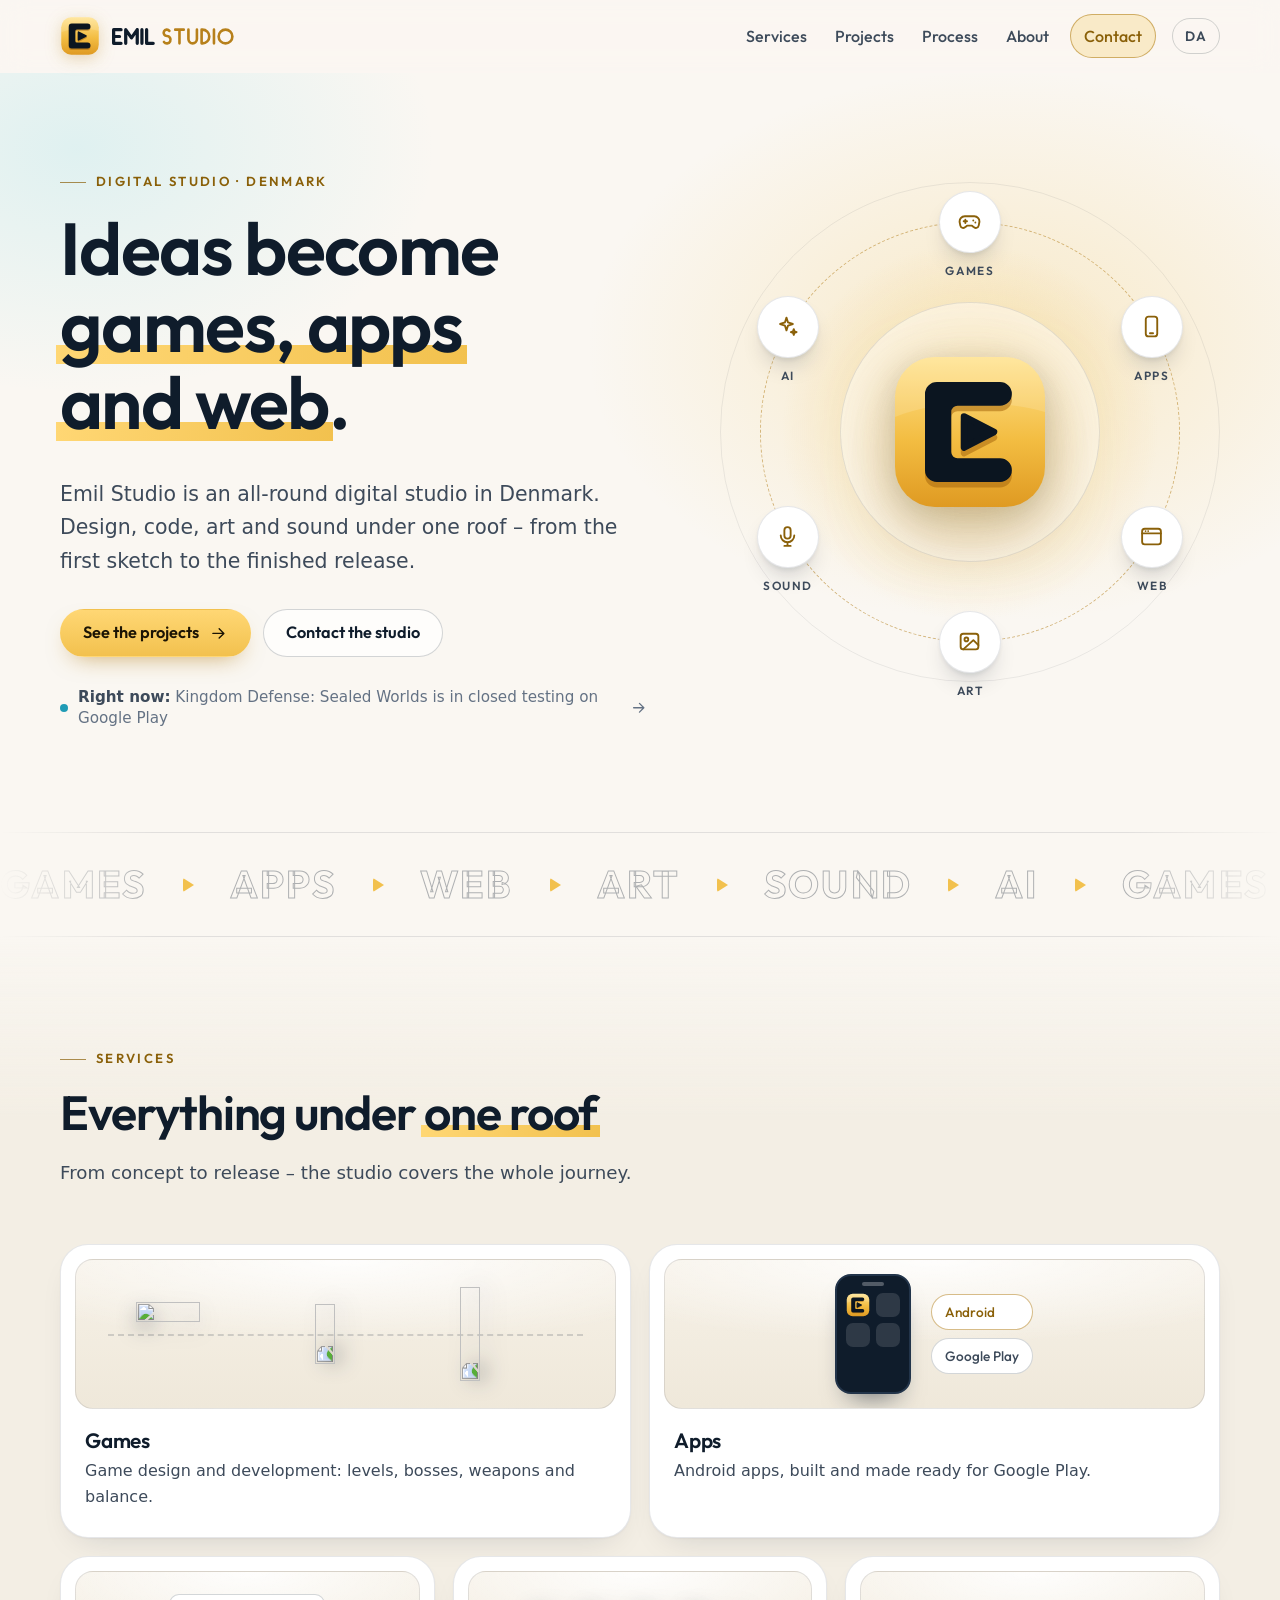
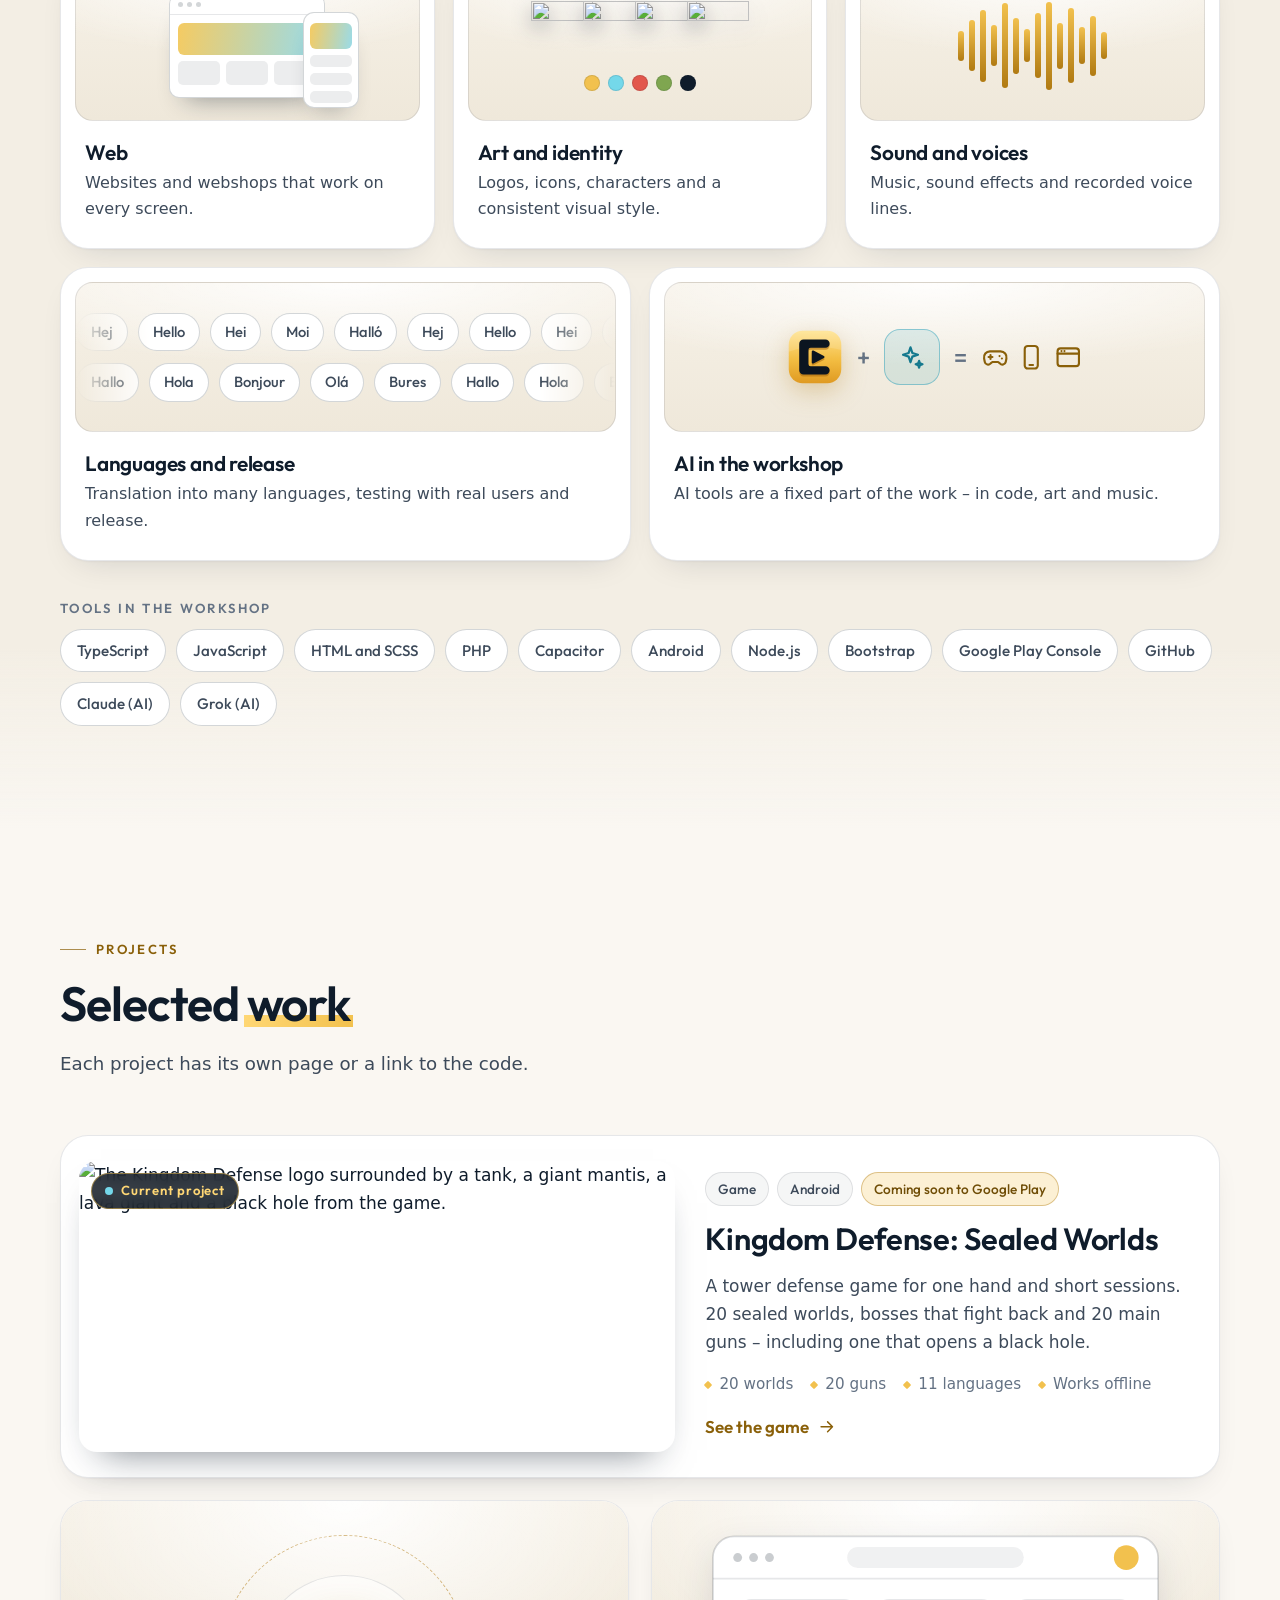
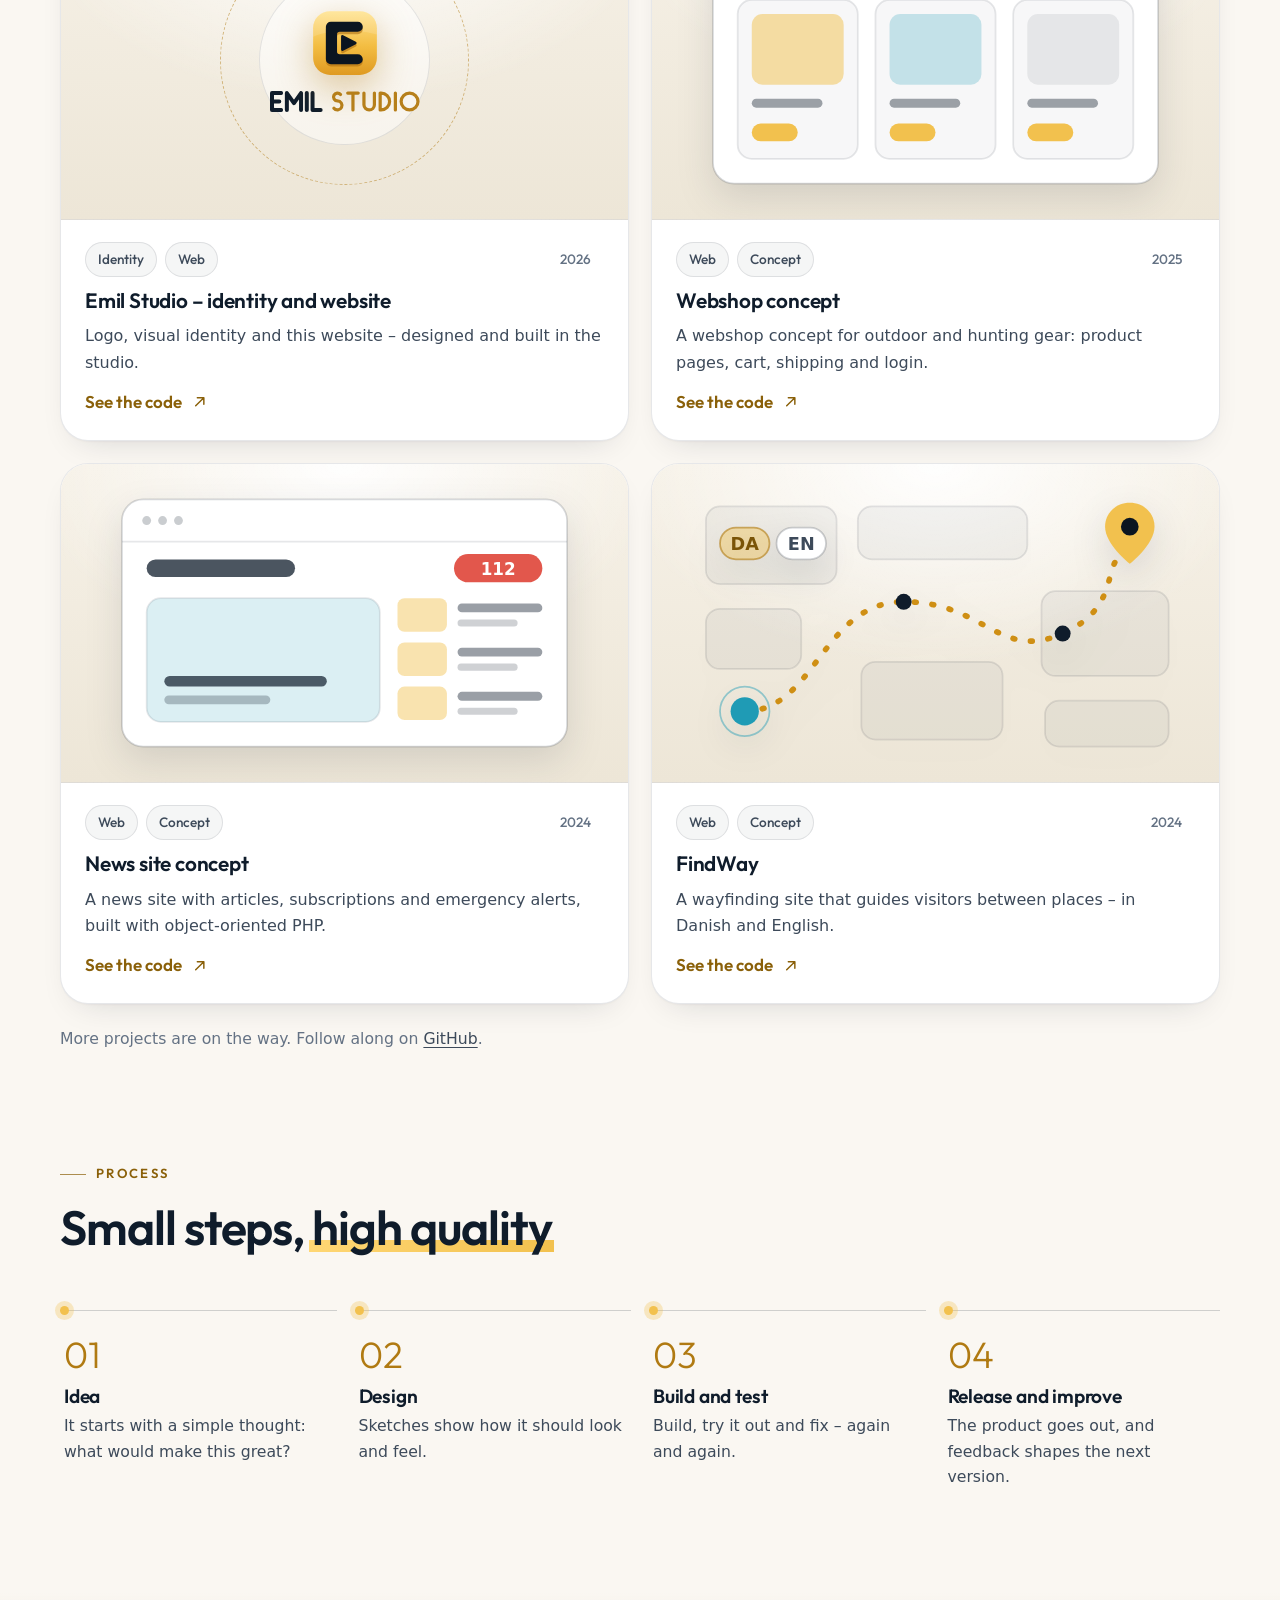
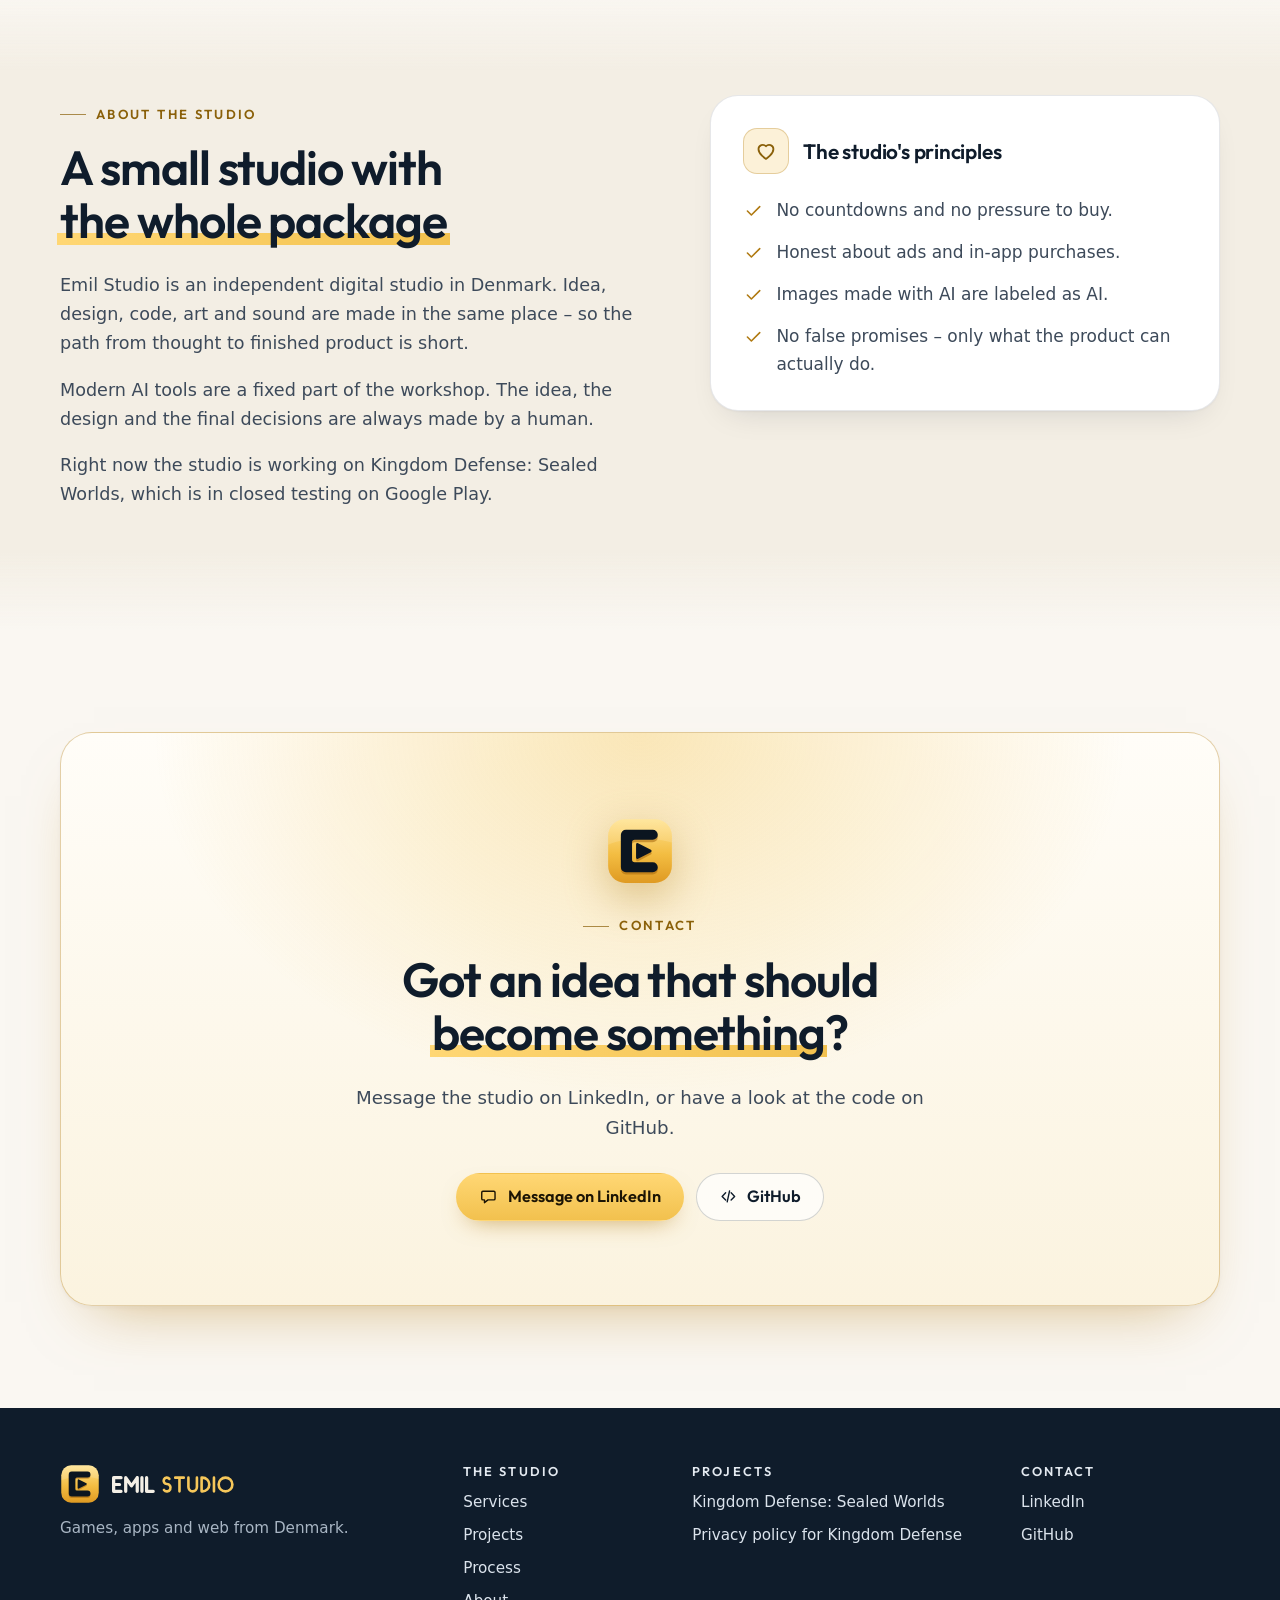
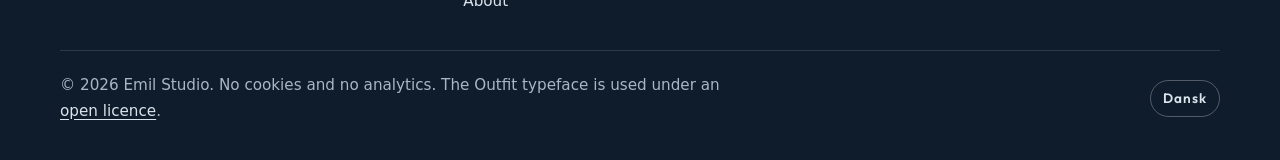
==== commit 698abc32: "Version 3: lyst og elegant tema - Varm elfenben som baggrund, hvide kort, mørkeblå tekst og guld som" ====
--- a/en/index.html
+++ b/en/index.html
@@ -9,7 +9,7 @@
   <link rel="alternate" hreflang="da" href="https://krygerdev.github.io/">
   <link rel="alternate" hreflang="en" href="https://krygerdev.github.io/en/">
   <link rel="alternate" hreflang="x-default" href="https://krygerdev.github.io/">
-  <meta name="theme-color" content="#0a131d">
+  <meta name="theme-color" content="#faf7f2">
   <link rel="icon" href="../favicon.svg" type="image/svg+xml">
   <link rel="icon" href="../assets/img/favicon-32.png" sizes="32x32" type="image/png">
   <link rel="apple-touch-icon" href="../assets/img/apple-touch-icon.png">
@@ -41,7 +41,7 @@
     </defs>
     <symbol id="logo-base" viewBox="0 0 64 64"><rect x="2" y="2" width="60" height="60" rx="16" fill="url(#logo-gold)"/><path d="M2 18A16 16 0 0 1 18 2H46A16 16 0 0 1 62 18V24C46 19 18 19 2 26Z" fill="#fff" opacity=".14"/><path d="M18.75 12H44A4.75 4.75 0 0 1 44 21.5H27A2.5 2.5 0 0 0 24.5 24V40A2.5 2.5 0 0 0 27 42.5H44A4.75 4.75 0 0 1 44 52H18.75A4.75 4.75 0 0 1 14 47.25V16.75A4.75 4.75 0 0 1 18.75 12Z" fill="#a8680e" opacity=".55" transform="translate(0 2.2)"/><path d="M18.75 12H44A4.75 4.75 0 0 1 44 21.5H27A2.5 2.5 0 0 0 24.5 24V40A2.5 2.5 0 0 0 27 42.5H44A4.75 4.75 0 0 1 44 52H18.75A4.75 4.75 0 0 1 14 47.25V16.75A4.75 4.75 0 0 1 18.75 12Z" fill="#0b1520"/></symbol>
     <symbol id="logo-play" viewBox="0 0 64 64"><path d="M29.6 25.8L41.6 32L29.6 38.2Z" fill="#a8680e" stroke="#a8680e" stroke-width="2.6" stroke-linejoin="round" opacity=".55" transform="translate(0 2.2)"/><path d="M29.6 25.8L41.6 32L29.6 38.2Z" fill="#0b1520" stroke="#0b1520" stroke-width="2.6" stroke-linejoin="round"/></symbol>
-    <symbol id="logo-word" viewBox="-2.6 -2.6 195.51 27.2"><path d="M11.88 0H0V22H11.88M0 11H9.5M19.38 22V0L28.62 13.2L37.86 0V22M45.36 0V22M52.86 0V22H63.42" fill="none" stroke="currentColor" stroke-width="5.2" stroke-linecap="round" stroke-linejoin="round"/><path d="M9.92 1.96A5.1 5.1 0 1 0 5.9 10.21A5.9 5.9 0 1 1 1.25 19.73M19.29 0H32.93M26.11 0V22M40.43 0V15.18A6.82 6.82 0 0 0 54.07 15.18V0M61.57 22V0H62.89A11 11 0 0 1 62.89 22ZM81.39 0V22M88.89 11A11 11 0 1 1 110.89 11A11 11 0 1 1 88.89 11Z" transform="translate(79.42 0)" fill="none" stroke="#f6c75a" stroke-width="4.2" stroke-linecap="round" stroke-linejoin="round"/></symbol>
+    <symbol id="logo-word" viewBox="-2.6 -2.6 195.51 27.2"><path d="M11.88 0H0V22H11.88M0 11H9.5M19.38 22V0L28.62 13.2L37.86 0V22M45.36 0V22M52.86 0V22H63.42" fill="none" stroke="currentColor" stroke-width="5.2" stroke-linecap="round" stroke-linejoin="round"/><path d="M9.92 1.96A5.1 5.1 0 1 0 5.9 10.21A5.9 5.9 0 1 1 1.25 19.73M19.29 0H32.93M26.11 0V22M40.43 0V15.18A6.82 6.82 0 0 0 54.07 15.18V0M61.57 22V0H62.89A11 11 0 0 1 62.89 22ZM81.39 0V22M88.89 11A11 11 0 1 1 110.89 11A11 11 0 1 1 88.89 11Z" transform="translate(79.42 0)" fill="none" style="stroke:var(--logo-accent,#b7801b)" stroke-width="4.2" stroke-linecap="round" stroke-linejoin="round"/></symbol>
     <symbol id="i-arrow-right" viewBox="0 0 24 24"><path d="M5 12h14M13 6l6 6-6 6"/></symbol>
     <symbol id="i-out" viewBox="0 0 24 24"><path d="M7 17L17 7M9 7h8v8"/></symbol>
     <symbol id="i-up" viewBox="0 0 24 24"><path d="M12 19V5M6 11l6-6 6 6"/></symbol>
@@ -88,7 +88,6 @@
   <main id="content">
 
     <section class="hero" aria-labelledby="hero-title">
-      <canvas class="stars" data-stars aria-hidden="true"></canvas>
       <div class="container hero__grid">
         <div class="hero__text">
           <p class="eyebrow">Digital studio · Denmark</p>
@@ -173,7 +172,7 @@
                 <img src="../assets/img/kd/art/turret_crimson.png" width="512" height="512" loading="lazy" alt="">
                 <img src="../assets/img/kd/art/turret_arctic.png" width="512" height="512" loading="lazy" alt="">
               </div>
-              <div class="mini__swatches"><i style="--c:#f2c14e"></i><i style="--c:#74d8ea"></i><i style="--c:#e2574c"></i><i style="--c:#7fa650"></i><i style="--c:#f4efe6"></i></div>
+              <div class="mini__swatches"><i style="--c:#f2c14e"></i><i style="--c:#74d8ea"></i><i style="--c:#e2574c"></i><i style="--c:#7fa650"></i><i style="--c:#0f1c2b"></i></div>
             </div>
             <h3>Art and identity</h3>
             <p>Logos, icons, characters and a consistent visual style.</p>
@@ -275,14 +274,14 @@
           <li class="work__card spot reveal">
             <div class="cover" aria-hidden="true">
               <svg viewBox="0 0 320 180">
-                <rect x="34" y="20" width="252" height="140" rx="12" fill="#0d1926" stroke="rgba(226,234,244,.18)"/>
-                <path d="M34 44h252" stroke="rgba(226,234,244,.12)"/>
-                <circle cx="48" cy="32" r="2.5" fill="rgba(226,234,244,.3)"/><circle cx="57" cy="32" r="2.5" fill="rgba(226,234,244,.3)"/><circle cx="66" cy="32" r="2.5" fill="rgba(226,234,244,.3)"/>
-                <rect x="110" y="26" width="100" height="12" rx="6" fill="rgba(255,255,255,.06)"/>
+                <rect x="34" y="20" width="252" height="140" rx="12" fill="#ffffff" stroke="rgba(15,28,43,.16)"/>
+                <path d="M34 44h252" stroke="rgba(15,28,43,.1)"/>
+                <circle cx="48" cy="32" r="2.5" fill="rgba(15,28,43,.22)"/><circle cx="57" cy="32" r="2.5" fill="rgba(15,28,43,.22)"/><circle cx="66" cy="32" r="2.5" fill="rgba(15,28,43,.22)"/>
+                <rect x="110" y="26" width="100" height="12" rx="6" fill="rgba(15,28,43,.06)"/>
                 <circle cx="268" cy="32" r="7" fill="#f2c14e"/>
-                <rect x="48" y="56" width="68" height="90" rx="8" fill="rgba(255,255,255,.04)" stroke="rgba(226,234,244,.12)"/><rect x="56" y="64" width="52" height="40" rx="6" fill="rgba(242,193,78,.24)"/><rect x="56" y="112" width="40" height="5" rx="2.5" fill="rgba(244,239,230,.4)"/><rect x="56" y="126" width="26" height="10" rx="5" fill="#f2c14e"/>
-                <rect x="126" y="56" width="68" height="90" rx="8" fill="rgba(255,255,255,.04)" stroke="rgba(226,234,244,.12)"/><rect x="134" y="64" width="52" height="40" rx="6" fill="rgba(116,216,234,.2)"/><rect x="134" y="112" width="40" height="5" rx="2.5" fill="rgba(244,239,230,.4)"/><rect x="134" y="126" width="26" height="10" rx="5" fill="#f2c14e"/>
-                <rect x="204" y="56" width="68" height="90" rx="8" fill="rgba(255,255,255,.04)" stroke="rgba(226,234,244,.12)"/><rect x="212" y="64" width="52" height="40" rx="6" fill="rgba(244,239,230,.13)"/><rect x="212" y="112" width="40" height="5" rx="2.5" fill="rgba(244,239,230,.4)"/><rect x="212" y="126" width="26" height="10" rx="5" fill="#f2c14e"/>
+                <rect x="48" y="56" width="68" height="90" rx="8" fill="rgba(15,28,43,.03)" stroke="rgba(15,28,43,.1)"/><rect x="56" y="64" width="52" height="40" rx="6" fill="rgba(242,193,78,.5)"/><rect x="56" y="112" width="40" height="5" rx="2.5" fill="rgba(15,28,43,.4)"/><rect x="56" y="126" width="26" height="10" rx="5" fill="#f2c14e"/>
+                <rect x="126" y="56" width="68" height="90" rx="8" fill="rgba(15,28,43,.03)" stroke="rgba(15,28,43,.1)"/><rect x="134" y="64" width="52" height="40" rx="6" fill="rgba(31,155,181,.24)"/><rect x="134" y="112" width="40" height="5" rx="2.5" fill="rgba(15,28,43,.4)"/><rect x="134" y="126" width="26" height="10" rx="5" fill="#f2c14e"/>
+                <rect x="204" y="56" width="68" height="90" rx="8" fill="rgba(15,28,43,.03)" stroke="rgba(15,28,43,.1)"/><rect x="212" y="64" width="52" height="40" rx="6" fill="rgba(15,28,43,.08)"/><rect x="212" y="112" width="40" height="5" rx="2.5" fill="rgba(15,28,43,.4)"/><rect x="212" y="126" width="26" height="10" rx="5" fill="#f2c14e"/>
               </svg>
             </div>
             <div class="work__body">
@@ -295,16 +294,16 @@
           <li class="work__card spot reveal">
             <div class="cover" aria-hidden="true">
               <svg viewBox="0 0 320 180">
-                <rect x="34" y="20" width="252" height="140" rx="12" fill="#0d1926" stroke="rgba(226,234,244,.18)"/>
-                <path d="M34 44h252" stroke="rgba(226,234,244,.12)"/>
-                <circle cx="48" cy="32" r="2.5" fill="rgba(226,234,244,.3)"/><circle cx="57" cy="32" r="2.5" fill="rgba(226,234,244,.3)"/><circle cx="66" cy="32" r="2.5" fill="rgba(226,234,244,.3)"/>
-                <rect x="48" y="54" width="84" height="10" rx="5" fill="rgba(244,239,230,.62)"/>
+                <rect x="34" y="20" width="252" height="140" rx="12" fill="#ffffff" stroke="rgba(15,28,43,.16)"/>
+                <path d="M34 44h252" stroke="rgba(15,28,43,.1)"/>
+                <circle cx="48" cy="32" r="2.5" fill="rgba(15,28,43,.22)"/><circle cx="57" cy="32" r="2.5" fill="rgba(15,28,43,.22)"/><circle cx="66" cy="32" r="2.5" fill="rgba(15,28,43,.22)"/>
+                <rect x="48" y="54" width="84" height="10" rx="5" fill="rgba(15,28,43,.75)"/>
                 <rect x="222" y="51" width="50" height="16" rx="8" fill="#e2574c"/><text x="247" y="62.6" text-anchor="middle" font-family="Segoe UI, system-ui, sans-serif" font-size="9.5" font-weight="700" fill="#fff">112</text>
-                <rect x="48" y="76" width="132" height="70" rx="8" fill="rgba(116,216,234,.14)" stroke="rgba(226,234,244,.12)"/>
-                <rect x="58" y="120" width="92" height="6" rx="3" fill="rgba(244,239,230,.6)"/><rect x="58" y="131" width="60" height="5" rx="2.5" fill="rgba(244,239,230,.3)"/>
-                <rect x="190" y="76" width="28" height="19" rx="4" fill="rgba(242,193,78,.22)"/><rect x="224" y="79" width="48" height="5" rx="2.5" fill="rgba(244,239,230,.42)"/><rect x="224" y="88" width="34" height="4" rx="2" fill="rgba(244,239,230,.22)"/>
-                <rect x="190" y="101" width="28" height="19" rx="4" fill="rgba(242,193,78,.22)"/><rect x="224" y="104" width="48" height="5" rx="2.5" fill="rgba(244,239,230,.42)"/><rect x="224" y="113" width="34" height="4" rx="2" fill="rgba(244,239,230,.22)"/>
-                <rect x="190" y="126" width="28" height="19" rx="4" fill="rgba(242,193,78,.22)"/><rect x="224" y="129" width="48" height="5" rx="2.5" fill="rgba(244,239,230,.42)"/><rect x="224" y="138" width="34" height="4" rx="2" fill="rgba(244,239,230,.22)"/>
+                <rect x="48" y="76" width="132" height="70" rx="8" fill="rgba(31,155,181,.16)" stroke="rgba(15,28,43,.1)"/>
+                <rect x="58" y="120" width="92" height="6" rx="3" fill="rgba(15,28,43,.7)"/><rect x="58" y="131" width="60" height="5" rx="2.5" fill="rgba(15,28,43,.26)"/>
+                <rect x="190" y="76" width="28" height="19" rx="4" fill="rgba(242,193,78,.45)"/><rect x="224" y="79" width="48" height="5" rx="2.5" fill="rgba(15,28,43,.42)"/><rect x="224" y="88" width="34" height="4" rx="2" fill="rgba(15,28,43,.2)"/>
+                <rect x="190" y="101" width="28" height="19" rx="4" fill="rgba(242,193,78,.45)"/><rect x="224" y="104" width="48" height="5" rx="2.5" fill="rgba(15,28,43,.42)"/><rect x="224" y="113" width="34" height="4" rx="2" fill="rgba(15,28,43,.2)"/>
+                <rect x="190" y="126" width="28" height="19" rx="4" fill="rgba(242,193,78,.45)"/><rect x="224" y="129" width="48" height="5" rx="2.5" fill="rgba(15,28,43,.42)"/><rect x="224" y="138" width="34" height="4" rx="2" fill="rgba(15,28,43,.2)"/>
               </svg>
             </div>
             <div class="work__body">
@@ -317,12 +316,12 @@
           <li class="work__card spot reveal">
             <div class="cover" aria-hidden="true">
               <svg viewBox="0 0 320 180">
-                <g fill="rgba(226,234,244,.05)" stroke="rgba(226,234,244,.09)"><rect x="30" y="24" width="74" height="44" rx="8"/><rect x="116" y="24" width="96" height="30" rx="8"/><rect x="220" y="72" width="72" height="48" rx="8"/><rect x="30" y="82" width="54" height="34" rx="8"/><rect x="118" y="112" width="80" height="44" rx="8"/><rect x="222" y="134" width="70" height="26" rx="8"/></g>
-                <path d="M52 140C92 140 96 78 142 78S196 112 232 96 252 52 270 50" fill="none" stroke="#f2c14e" stroke-width="3.2" stroke-linecap="round" stroke-dasharray="1 9"/>
-                <circle cx="52" cy="140" r="14" fill="none" stroke="rgba(116,216,234,.4)"/><circle cx="52" cy="140" r="8" fill="#74d8ea"/>
-                <circle cx="142" cy="78" r="4.5" fill="#f4efe6"/><circle cx="232" cy="96" r="4.5" fill="#f4efe6"/>
+                <g fill="rgba(15,28,43,.045)" stroke="rgba(15,28,43,.1)"><rect x="30" y="24" width="74" height="44" rx="8"/><rect x="116" y="24" width="96" height="30" rx="8"/><rect x="220" y="72" width="72" height="48" rx="8"/><rect x="30" y="82" width="54" height="34" rx="8"/><rect x="118" y="112" width="80" height="44" rx="8"/><rect x="222" y="134" width="70" height="26" rx="8"/></g>
+                <path d="M52 140C92 140 96 78 142 78S196 112 232 96 252 52 270 50" fill="none" stroke="#cf8f14" stroke-width="3.2" stroke-linecap="round" stroke-dasharray="1 9"/>
+                <circle cx="52" cy="140" r="14" fill="none" stroke="rgba(31,155,181,.45)"/><circle cx="52" cy="140" r="8" fill="#1f9bb5"/>
+                <circle cx="142" cy="78" r="4.5" fill="#0f1c2b"/><circle cx="232" cy="96" r="4.5" fill="#0f1c2b"/>
                 <path d="M270 22c-8 0-14 6-14 13.5 0 10 14 21 14 21s14-11 14-21C284 28 278 22 270 22z" fill="#f2c14e"/><circle cx="270" cy="35.5" r="5" fill="#0b1520"/>
-                <g font-family="Segoe UI, system-ui, sans-serif" font-size="10" font-weight="700" text-anchor="middle"><rect x="38" y="36" width="28" height="18" rx="9" fill="rgba(242,193,78,.2)" stroke="rgba(242,193,78,.5)"/><text x="52" y="48.6" fill="#ffd774">DA</text><rect x="70" y="36" width="28" height="18" rx="9" fill="rgba(255,255,255,.06)" stroke="rgba(226,234,244,.22)"/><text x="84" y="48.6" fill="#cdd6e0">EN</text></g>
+                <g font-family="Segoe UI, system-ui, sans-serif" font-size="10" font-weight="700" text-anchor="middle"><rect x="38" y="36" width="28" height="18" rx="9" fill="rgba(242,193,78,.4)" stroke="rgba(176,122,18,.6)"/><text x="52" y="48.6" fill="#7a5407">DA</text><rect x="70" y="36" width="28" height="18" rx="9" fill="#ffffff" stroke="rgba(15,28,43,.2)"/><text x="84" y="48.6" fill="#3d4a5a">EN</text></g>
               </svg>
             </div>
             <div class="work__body">
--- a/assets/css/style.css
+++ b/assets/css/style.css
@@ -1,6 +1,6 @@
 /* ==========================================================================
-   Emil Studio – fælles stil for alle sider (version 2)
-   Farver: natblå, varm elfenben, guld og en smule lyseblå glød.
+   Emil Studio – fælles stil for alle sider (version 3: lys og elegant)
+   Farver: varm elfenben, hvide kort, mørkeblå tekst og guld som detalje.
    Skrift: Outfit til overskrifter (ligger i assets/fonts, fri licens).
    ========================================================================== */
 
@@ -14,24 +14,27 @@
 }
 
 :root {
-  color-scheme: dark;
-  --bg: #0a131d;
-  --bg-2: #0d1926;
-  --surface: #112033;
-  --surface-2: #15283f;
-  --line: rgba(226, 234, 244, 0.1);
-  --line-2: rgba(226, 234, 244, 0.18);
-  --text: #f4efe6;
-  --text-2: #cdd6e0;
-  --muted: #98a6b6;
+  color-scheme: light;
+  --bg: #faf7f2;
+  --bg-2: #f3eee4;
+  --surface: #ffffff;
+  --navy: #0f1c2b;
+  --line: rgba(15, 28, 43, 0.1);
+  --line-2: rgba(15, 28, 43, 0.18);
+  --text: #0f1c2b;
+  --text-2: #3d4a5a;
+  --muted: #647284;
   --gold: #f2c14e;
   --gold-2: #ffd774;
+  --gold-deep: #b07a12;
+  --gold-ink: #8a6009;
   --on-gold: #1b1404;
-  --cyan: #74d8ea;
+  --teal: #1f9bb5;
+  --logo-accent: #b7801b;
   --radius: 18px;
   --radius-l: 28px;
-  --shadow-1: inset 0 1px 0 rgba(255, 255, 255, 0.04), 0 18px 40px -24px rgba(0, 0, 0, 0.7);
-  --shadow-2: 0 30px 80px -30px rgba(0, 0, 0, 0.8);
+  --shadow-1: 0 1px 2px rgba(15, 28, 43, 0.04), 0 14px 34px -18px rgba(15, 28, 43, 0.18);
+  --shadow-2: 0 2px 4px rgba(15, 28, 43, 0.05), 0 30px 60px -28px rgba(15, 28, 43, 0.3);
   --max: 1160px;
   --gutter: clamp(16px, 4vw, 32px);
   --header-h: 72px;
@@ -51,6 +54,7 @@
   text-size-adjust: 100%;
   scroll-behavior: smooth;
   scroll-padding-top: calc(var(--header-h) + 16px);
+  scrollbar-color: #cfc7b8 var(--bg);
 }
 
 body {
@@ -71,7 +75,7 @@
 img { height: auto; }
 
 a { color: inherit; text-decoration-thickness: 1px; text-underline-offset: 3px; }
-a:hover { color: var(--gold-2); }
+a:hover { color: var(--gold-ink); }
 
 p { margin: 0 0 1em; }
 
@@ -79,28 +83,30 @@
   margin: 0 0 0.5em;
   font-family: var(--font-display);
   line-height: 1.1;
-  letter-spacing: -0.02em;
+  letter-spacing: -0.022em;
   text-wrap: balance;
 }
-h1 { font-size: clamp(2.6rem, 5.8vw, 4.6rem); font-weight: 700; line-height: 1.04; }
-h2 { font-size: clamp(2rem, 3.8vw, 3rem); font-weight: 650; }
+h1 { font-size: clamp(2.6rem, 5.8vw, 4.6rem); font-weight: 600; line-height: 1.05; }
+h2 { font-size: clamp(2rem, 3.8vw, 3rem); font-weight: 600; }
 h3 { font-size: 1.3rem; font-weight: 600; letter-spacing: -0.01em; }
 
-/* Fremhævede ord i overskrifter: guld */
+/* Fremhævede ord i overskrifter: en blød guldstreg under ordene */
 h1 em,
 h2 em {
   font-style: normal;
-  color: var(--gold);
-  background: linear-gradient(100deg, var(--gold-2), var(--gold) 55%, #e09a22);
-  -webkit-background-clip: text;
-  background-clip: text;
-  -webkit-text-fill-color: transparent;
-}
-
-:focus-visible { outline: 2px solid var(--gold-2); outline-offset: 3px; }
-
-::selection { background: rgba(242, 193, 78, 0.35); color: #fff; }
-html { scrollbar-color: #2b3f58 var(--bg); }
+  padding: 0 0.06em;
+  margin: 0 -0.06em;
+  background-image: linear-gradient(100deg, var(--gold-2), var(--gold));
+  background-repeat: no-repeat;
+  background-position: 0 90%;
+  background-size: 100% 0.26em;
+  -webkit-box-decoration-break: clone;
+  box-decoration-break: clone;
+}
+
+:focus-visible { outline: 2px solid var(--gold-ink); outline-offset: 3px; }
+
+::selection { background: rgba(242, 193, 78, 0.5); color: var(--navy); }
 
 .container { width: min(100% - 2 * var(--gutter), var(--max)); margin-inline: auto; }
 
@@ -142,19 +148,19 @@
 /* ---------- Toplinje ---------- */
 
 .progress { position: fixed; top: 0; left: 0; right: 0; z-index: 60; height: 2px; pointer-events: none; }
-.progress span { display: block; height: 100%; background: linear-gradient(90deg, var(--gold), var(--gold-2)); transform: scaleX(0); transform-origin: left; }
+.progress span { display: block; height: 100%; background: linear-gradient(90deg, var(--gold), var(--gold-deep)); transform: scaleX(0); transform-origin: left; }
 
 .site-header {
   position: sticky;
   top: 0;
   z-index: 50;
-  background: rgba(10, 19, 29, 0.72);
-  -webkit-backdrop-filter: saturate(150%) blur(14px);
-  backdrop-filter: saturate(150%) blur(14px);
+  background: rgba(250, 247, 242, 0.78);
+  -webkit-backdrop-filter: saturate(160%) blur(14px);
+  backdrop-filter: saturate(160%) blur(14px);
   border-bottom: 1px solid transparent;
-  transition: border-color 0.3s, background-color 0.3s;
-}
-.site-header.is-scrolled { border-bottom-color: var(--line); background: rgba(10, 19, 29, 0.9); }
+  transition: border-color 0.3s, background-color 0.3s, box-shadow 0.3s;
+}
+.site-header.is-scrolled { border-bottom-color: var(--line); background: rgba(250, 247, 242, 0.92); box-shadow: 0 10px 30px -22px rgba(15, 28, 43, 0.35); }
 
 .header-inner {
   display: flex;
@@ -174,10 +180,18 @@
   text-decoration: none;
 }
 .brand:hover { color: var(--text); }
-.logo-mark { width: 40px; height: 40px; flex: none; overflow: visible; }
+.logo-mark { width: 40px; height: 40px; flex: none; overflow: visible; filter: drop-shadow(0 4px 8px rgba(176, 122, 18, 0.28)); }
 .logo-word { width: 122px; height: 17px; flex: none; }
 .logo-play { transition: transform 0.35s var(--ease); }
 .brand:hover .logo-play { transform: translateX(1.8px); }
+/* Meget smalle telefoner: lidt mindre logo, så toplinjen bliver på én linje */
+@media (max-width: 370px) {
+  .brand { gap: 9px; }
+  .logo-mark { width: 34px; height: 34px; }
+  .logo-word { width: 100px; height: 14px; }
+  .header-tools { gap: 6px; }
+  .header-tools .lang { padding-inline: 10px; }
+}
 
 .site-nav ul {
   display: flex;
@@ -200,10 +214,10 @@
   transition: color 0.2s, background-color 0.2s, border-color 0.2s;
 }
 .site-nav a:hover,
-.site-nav a.is-current { color: var(--text); background: rgba(255, 255, 255, 0.06); }
-.site-nav .nav-cta { margin-left: 6px; border: 1px solid rgba(242, 193, 78, 0.5); color: var(--gold-2); }
+.site-nav a.is-current { color: var(--text); background: rgba(15, 28, 43, 0.06); }
+.site-nav .nav-cta { margin-left: 6px; border: 1px solid rgba(176, 122, 18, 0.55); color: var(--gold-ink); }
 .site-nav .nav-cta:hover,
-.site-nav .nav-cta.is-current { background: rgba(242, 193, 78, 0.14); color: var(--gold-2); }
+.site-nav .nav-cta.is-current { background: rgba(242, 193, 78, 0.25); color: var(--gold-ink); }
 
 .header-tools { display: flex; align-items: center; gap: 10px; }
 
@@ -222,7 +236,7 @@
   text-decoration: none;
   transition: color 0.2s, border-color 0.2s;
 }
-.lang:hover { color: var(--gold-2); border-color: rgba(242, 193, 78, 0.6); }
+.lang:hover { color: var(--gold-ink); border-color: rgba(176, 122, 18, 0.6); }
 
 .menu-toggle {
   display: none;
@@ -249,7 +263,7 @@
     padding: 8px var(--gutter) 20px;
     background: var(--bg);
     border-bottom: 1px solid var(--line);
-    box-shadow: 0 24px 40px -20px rgba(0, 0, 0, 0.8);
+    box-shadow: 0 24px 40px -24px rgba(15, 28, 43, 0.35);
   }
   .js.menu-open .site-nav { display: block; }
   .js .site-nav ul { flex-direction: column; align-items: stretch; }
@@ -281,21 +295,21 @@
 .btn--primary {
   background: linear-gradient(180deg, var(--gold-2), var(--gold));
   color: var(--on-gold);
-  box-shadow: 0 10px 30px -12px rgba(242, 193, 78, 0.6);
+  box-shadow: 0 10px 24px -12px rgba(176, 122, 18, 0.7);
 }
 .btn--primary::after {
   content: "";
   position: absolute;
   top: 0; bottom: 0; left: -60%;
   width: 40%;
-  background: linear-gradient(100deg, transparent, rgba(255, 255, 255, 0.55), transparent);
+  background: linear-gradient(100deg, transparent, rgba(255, 255, 255, 0.6), transparent);
   transform: skewX(-20deg);
   transition: left 0.6s var(--ease);
 }
-.btn--primary:hover { color: var(--on-gold); transform: translateY(-2px); box-shadow: 0 16px 36px -14px rgba(242, 193, 78, 0.8); }
+.btn--primary:hover { color: var(--on-gold); transform: translateY(-2px); box-shadow: 0 16px 30px -14px rgba(176, 122, 18, 0.8); }
 .btn--primary:hover::after { left: 120%; }
-.btn--ghost { border-color: var(--line-2); background: rgba(255, 255, 255, 0.02); color: var(--text); }
-.btn--ghost:hover { border-color: rgba(242, 193, 78, 0.6); color: var(--gold-2); }
+.btn--ghost { border-color: var(--line-2); background: rgba(255, 255, 255, 0.7); color: var(--text); }
+.btn--ghost:hover { border-color: rgba(176, 122, 18, 0.65); color: var(--gold-ink); }
 .btn--soon { border: 1px dashed var(--line-2); color: var(--text-2); cursor: default; }
 
 .actions { display: flex; flex-wrap: wrap; gap: 12px; margin-top: 30px; }
@@ -305,7 +319,7 @@
   align-items: center;
   gap: 10px;
   margin-bottom: 16px;
-  color: var(--gold);
+  color: var(--gold-ink);
   font-family: var(--font-display);
   font-size: 0.82rem;
   font-weight: 600;
@@ -321,13 +335,13 @@
   width: 8px; height: 8px;
   flex: none;
   border-radius: 50%;
-  background: var(--cyan);
+  background: var(--teal);
   animation: pulse 2.4s infinite;
 }
 @keyframes pulse {
-  0% { box-shadow: 0 0 0 0 rgba(116, 216, 234, 0.55); }
-  70% { box-shadow: 0 0 0 10px rgba(116, 216, 234, 0); }
-  100% { box-shadow: 0 0 0 0 rgba(116, 216, 234, 0); }
+  0% { box-shadow: 0 0 0 0 rgba(31, 155, 181, 0.5); }
+  70% { box-shadow: 0 0 0 10px rgba(31, 155, 181, 0); }
+  100% { box-shadow: 0 0 0 0 rgba(31, 155, 181, 0); }
 }
 
 .tags { display: flex; flex-wrap: wrap; gap: 8px; margin: 0; padding: 0; list-style: none; }
@@ -338,14 +352,14 @@
   padding: 5px 12px;
   border: 1px solid var(--line);
   border-radius: 999px;
-  background: rgba(255, 255, 255, 0.05);
+  background: rgba(15, 28, 43, 0.04);
   color: var(--text-2);
   font-family: var(--font-display);
   font-size: 0.85rem;
   font-weight: 500;
 }
-.tag--gold { border-color: rgba(242, 193, 78, 0.38); background: rgba(242, 193, 78, 0.12); color: var(--gold-2); }
-.tag--cyan { border-color: rgba(116, 216, 234, 0.3); background: rgba(116, 216, 234, 0.08); color: var(--text); }
+.tag--gold { border-color: rgba(176, 122, 18, 0.4); background: rgba(242, 193, 78, 0.24); color: #6f4d06; }
+.tag--cyan { border-color: rgba(31, 155, 181, 0.4); background: rgba(31, 155, 181, 0.1); color: var(--text); }
 .tag--year { margin-left: auto; border-color: transparent; background: none; color: var(--muted); }
 
 .icon-badge {
@@ -353,22 +367,22 @@
   place-items: center;
   width: 46px; height: 46px;
   flex: none;
-  border: 1px solid rgba(242, 193, 78, 0.25);
+  border: 1px solid rgba(176, 122, 18, 0.3);
   border-radius: 14px;
-  background: rgba(242, 193, 78, 0.1);
-  color: var(--gold);
+  background: rgba(242, 193, 78, 0.22);
+  color: var(--gold-ink);
   font-size: 1.3rem;
 }
 
-.link-arrow { display: inline-flex; align-items: center; gap: 8px; margin-top: auto; color: var(--gold-2); font-family: var(--font-display); font-weight: 600; }
+.link-arrow { display: inline-flex; align-items: center; gap: 8px; margin-top: auto; color: var(--gold-ink); font-family: var(--font-display); font-weight: 600; }
 .link-arrow .i { transition: translate 0.25s var(--ease); }
 
 .stretched { color: inherit; text-decoration: none; }
 .stretched::after { content: ""; position: absolute; inset: 0; z-index: 1; border-radius: inherit; }
 .stretched:focus-visible { outline: none; }
-.stretched:focus-visible::after { outline: 2px solid var(--gold-2); outline-offset: -3px; border-radius: var(--radius-l); }
-
-/* Lys, der følger musen på kort */
+.stretched:focus-visible::after { outline: 2px solid var(--gold-ink); outline-offset: -3px; border-radius: var(--radius-l); }
+
+/* Blødt guldskær, der følger musen på kort */
 .spot { position: relative; }
 .spot::before {
   content: "";
@@ -376,7 +390,7 @@
   inset: 0;
   z-index: 0;
   border-radius: inherit;
-  background: radial-gradient(300px circle at var(--mx, 50%) var(--my, 0%), rgba(242, 193, 78, 0.13), transparent 62%);
+  background: radial-gradient(320px circle at var(--mx, 50%) var(--my, 0%), rgba(242, 193, 78, 0.2), transparent 62%);
   opacity: 0;
   transition: opacity 0.35s;
   pointer-events: none;
@@ -390,7 +404,7 @@
 /* To sektioner med samme baggrund efter hinanden: ingen dobbelt afstand */
 .section:not(.section--alt) + .section:not(.section--alt) { padding-top: 0; }
 .section--alt {
-  background: linear-gradient(180deg, transparent, rgba(17, 32, 51, 0.6) 14%, rgba(17, 32, 51, 0.6) 86%, transparent);
+  background: linear-gradient(180deg, transparent, var(--bg-2) 12%, var(--bg-2) 88%, transparent);
 }
 .section-head { max-width: 700px; margin-bottom: clamp(32px, 5vw, 56px); }
 .section-head p:last-child { margin-bottom: 0; color: var(--text-2); font-size: 1.14rem; }
@@ -401,6 +415,7 @@
 .hero,
 .kd-hero { position: relative; isolation: isolate; overflow: clip; }
 .hero { padding: clamp(36px, 7vw, 96px) 0 clamp(40px, 8vw, 110px); }
+/* Blødt lys i baggrunden: guld til højre og en smule lyseblå til venstre */
 .hero::before,
 .kd-hero::before {
   content: "";
@@ -408,34 +423,10 @@
   inset: 0;
   z-index: -2;
   background:
-    radial-gradient(48% 52% at 78% 34%, rgba(242, 193, 78, 0.16), transparent 70%),
-    radial-gradient(38% 42% at 8% 16%, rgba(116, 216, 234, 0.1), transparent 70%);
+    radial-gradient(46% 52% at 78% 36%, rgba(242, 193, 78, 0.26), transparent 70%),
+    radial-gradient(40% 46% at 6% 10%, rgba(116, 216, 234, 0.2), transparent 70%);
   pointer-events: none;
 }
-/* Stjerner uden JavaScript (med JavaScript tegnes en levende stjernehimmel) */
-.hero::after,
-.kd-hero::after {
-  content: "";
-  position: absolute;
-  inset: 0;
-  z-index: -1;
-  opacity: 0.75;
-  pointer-events: none;
-  background-image:
-    radial-gradient(1.4px 1.4px at 7% 22%, rgba(255, 255, 255, 0.7), transparent 70%),
-    radial-gradient(1px 1px at 18% 64%, rgba(255, 255, 255, 0.5), transparent 70%),
-    radial-gradient(1.2px 1.2px at 29% 12%, rgba(255, 255, 255, 0.6), transparent 70%),
-    radial-gradient(1px 1px at 41% 82%, rgba(255, 255, 255, 0.45), transparent 70%),
-    radial-gradient(1.6px 1.6px at 52% 30%, rgba(255, 255, 255, 0.55), transparent 70%),
-    radial-gradient(1px 1px at 61% 8%, rgba(255, 255, 255, 0.5), transparent 70%),
-    radial-gradient(1.3px 1.3px at 70% 70%, rgba(255, 255, 255, 0.6), transparent 70%),
-    radial-gradient(1px 1px at 83% 16%, rgba(255, 255, 255, 0.55), transparent 70%),
-    radial-gradient(1.5px 1.5px at 92% 54%, rgba(255, 255, 255, 0.6), transparent 70%),
-    radial-gradient(1px 1px at 96% 88%, rgba(255, 255, 255, 0.45), transparent 70%);
-}
-.stars-on .hero::after,
-.stars-on .kd-hero::after { display: none; }
-.stars { position: absolute; inset: 0; z-index: -1; width: 100%; height: 100%; pointer-events: none; }
 
 .hero__grid { display: grid; gap: clamp(36px, 6vw, 72px); align-items: center; }
 @media (min-width: 900px) { .hero__grid { grid-template-columns: 1.08fr 0.92fr; } }
@@ -477,14 +468,14 @@
 }
 .sv-glow {
   position: absolute;
-  inset: 10%;
+  inset: 12%;
   border-radius: 50%;
-  background: radial-gradient(circle, rgba(242, 193, 78, 0.3), rgba(116, 216, 234, 0.08) 50%, transparent 70%);
+  background: radial-gradient(circle, rgba(242, 193, 78, 0.42), rgba(242, 193, 78, 0.12) 48%, transparent 70%);
 }
 .sv-ring { position: absolute; border-radius: 50%; }
-.sv-ring--outer { inset: 0; border: 1px solid rgba(226, 234, 244, 0.06); }
-.sv-ring--dash { inset: 8%; border: 1px dashed rgba(242, 193, 78, 0.38); }
-.sv-ring--inner { inset: 24%; border: 1px solid rgba(116, 216, 234, 0.2); }
+.sv-ring--outer { inset: 0; border: 1px solid rgba(15, 28, 43, 0.07); }
+.sv-ring--dash { inset: 8%; border: 1px dashed rgba(176, 122, 18, 0.5); }
+.sv-ring--inner { inset: 24%; border: 1px solid rgba(15, 28, 43, 0.1); background: rgba(255, 255, 255, 0.45); }
 .sv-mark {
   position: relative;
   z-index: 2;
@@ -497,20 +488,20 @@
   width: 100%;
   height: 100%;
   overflow: visible;
-  filter: drop-shadow(0 24px 44px rgba(242, 193, 78, 0.3)) drop-shadow(0 16px 26px rgba(0, 0, 0, 0.5));
+  filter: drop-shadow(0 22px 34px rgba(176, 122, 18, 0.38)) drop-shadow(0 8px 14px rgba(15, 28, 43, 0.16));
 }
 /* "Tryk på play": trekanten skubber blidt frem, og ringe breder sig ud */
 .sv-logo .logo-play { animation: play-nudge 4.5s var(--ease) infinite; }
 .sv-pulse {
   position: absolute;
   inset: 3%;
-  border: 2px solid rgba(242, 193, 78, 0.55);
+  border: 2px solid rgba(176, 122, 18, 0.5);
   border-radius: 26%;
   opacity: 0;
   animation: pulse-ring 3.6s ease-out infinite;
 }
 .sv-pulse--2 { animation-delay: 1.8s; }
-@keyframes pulse-ring { 0% { transform: scale(1); opacity: 0.6; } 100% { transform: scale(1.8); opacity: 0; } }
+@keyframes pulse-ring { 0% { transform: scale(1); opacity: 0.55; } 100% { transform: scale(1.8); opacity: 0; } }
 @keyframes play-nudge { 0%, 70%, 100% { transform: translateX(0); } 78% { transform: translateX(2.2px); } 86% { transform: translateX(0); } }
 
 /* Fagene kredser langsomt om logoet. De står stille, når man peger på dem,
@@ -527,11 +518,11 @@
   place-items: center;
   width: clamp(50px, 5.8vw, 62px);
   aspect-ratio: 1;
-  border: 1px solid var(--line-2);
+  border: 1px solid var(--line);
   border-radius: 50%;
-  background: rgba(17, 32, 51, 0.9);
-  box-shadow: 0 12px 30px -12px rgba(0, 0, 0, 0.7);
-  color: var(--gold);
+  background: #ffffff;
+  box-shadow: 0 2px 4px rgba(15, 28, 43, 0.06), 0 14px 26px -12px rgba(15, 28, 43, 0.3);
+  color: var(--gold-ink);
   font-size: clamp(1.2rem, 1.7vw, 1.45rem);
   transition: border-color 0.25s, background-color 0.25s, box-shadow 0.25s, color 0.25s;
 }
@@ -551,14 +542,14 @@
 }
 .sv-chip__in:hover .sv-chip__icon,
 .sv-chip__in:focus-visible .sv-chip__icon {
-  border-color: var(--gold);
+  border-color: var(--gold-deep);
   background: linear-gradient(180deg, var(--gold-2), var(--gold));
-  box-shadow: 0 0 0 6px rgba(242, 193, 78, 0.16), 0 16px 34px -10px rgba(242, 193, 78, 0.65);
+  box-shadow: 0 0 0 6px rgba(242, 193, 78, 0.28), 0 16px 30px -10px rgba(176, 122, 18, 0.7);
   color: var(--on-gold);
   animation: chip-bounce 0.7s var(--ease) both;
 }
 .sv-chip__in:hover .sv-chip__label,
-.sv-chip__in:focus-visible .sv-chip__label { color: var(--gold-2); }
+.sv-chip__in:focus-visible .sv-chip__label { color: var(--gold-ink); }
 .sv-chip__in:focus-visible { outline: none; }
 .sv-chip__in:active .sv-chip__icon { scale: 0.94; }
 @keyframes chip-bounce {
@@ -596,7 +587,7 @@
   font-weight: 700;
   letter-spacing: 0.06em;
   text-transform: uppercase;
-  -webkit-text-stroke: 1px rgba(226, 234, 244, 0.38);
+  -webkit-text-stroke: 1px rgba(15, 28, 43, 0.32);
 }
 .marquee__track i { width: 0; height: 0; border-block: 7px solid transparent; border-left: 11px solid var(--gold); border-radius: 2px; }
 @keyframes marquee { to { translate: -25% 0; } }
@@ -618,16 +609,17 @@
   padding: 14px 14px 26px;
   border: 1px solid var(--line);
   border-radius: var(--radius-l);
-  background: linear-gradient(180deg, rgba(21, 40, 63, 0.92), rgba(17, 32, 51, 0.92));
-  transition: transform 0.3s var(--ease), border-color 0.3s;
-}
-.bento__card:hover { transform: translateY(-3px); border-color: rgba(242, 193, 78, 0.35); }
+  background: var(--surface);
+  box-shadow: var(--shadow-1);
+  transition: transform 0.3s var(--ease), border-color 0.3s, box-shadow 0.3s;
+}
+.bento__card:hover { transform: translateY(-3px); border-color: rgba(176, 122, 18, 0.45); box-shadow: var(--shadow-2); }
 /* Når man kommer fra en af de runde knapper i toppen, lyser kortet kort op */
 .bento__card { scroll-margin-top: calc(var(--header-h) + 28px); }
-.bento__card:target { border-color: var(--gold); animation: target-glow 2.2s var(--ease) 1; }
+.bento__card:target { border-color: var(--gold-deep); animation: target-glow 2.2s var(--ease) 1; }
 @keyframes target-glow {
-  0%, 60% { box-shadow: 0 0 0 4px rgba(242, 193, 78, 0.35), 0 30px 70px -30px rgba(242, 193, 78, 0.55); }
-  100% { box-shadow: 0 0 0 0 rgba(242, 193, 78, 0), 0 0 0 0 rgba(242, 193, 78, 0); }
+  0%, 60% { box-shadow: 0 0 0 4px rgba(242, 193, 78, 0.55), 0 30px 60px -30px rgba(176, 122, 18, 0.6); }
+  100% { box-shadow: 0 0 0 0 rgba(242, 193, 78, 0), var(--shadow-1); }
 }
 .bento__card h3 { margin: 0 10px 6px; }
 .bento__card p { margin: 0 10px; color: var(--text-2); font-size: 1rem; }
@@ -649,12 +641,12 @@
   overflow: hidden;
   border: 1px solid var(--line);
   border-radius: 18px;
-  background: radial-gradient(120% 90% at 50% 0%, rgba(116, 216, 234, 0.09), transparent 60%), rgba(10, 19, 29, 0.62);
+  background: radial-gradient(120% 90% at 50% 0%, rgba(255, 255, 255, 0.9), transparent 62%), linear-gradient(180deg, #f6f1e7, #efe8da);
 }
 
 /* Spil: fjender på vej mod et tårn */
-.mini--game::before { content: ""; position: absolute; left: 6%; right: 6%; top: 50%; border-top: 2px dashed rgba(226, 234, 244, 0.16); }
-.mini__s { position: absolute; top: 50%; translate: -50% -50%; filter: drop-shadow(0 8px 10px rgba(0, 0, 0, 0.5)); }
+.mini--game::before { content: ""; position: absolute; left: 6%; right: 6%; top: 50%; border-top: 2px dashed rgba(15, 28, 43, 0.16); }
+.mini__s { position: absolute; top: 50%; translate: -50% -50%; filter: drop-shadow(0 8px 10px rgba(15, 28, 43, 0.3)); }
 .mini__s--1 { left: 17%; width: 64px; }
 .mini__s--2 { left: 50%; width: 60px; rotate: -90deg; animation: nudge-x 3.2s ease-in-out infinite; }
 .mini__s--3 { left: 80%; width: 94px; rotate: -90deg; animation: nudge-x 3.2s ease-in-out infinite; animation-delay: -1.2s; }
@@ -670,15 +662,15 @@
   gap: 6px;
   width: 76px; height: 120px;
   padding: 17px 9px 9px;
-  border: 2px solid var(--line-2);
+  border: 2px solid #22344a;
   border-radius: 16px;
-  background: #0a131d;
-  box-shadow: 0 14px 26px -12px rgba(0, 0, 0, 0.85);
-}
-.phone::before { content: ""; position: absolute; top: 6px; left: 50%; width: 22px; height: 4px; translate: -50% 0; border-radius: 4px; background: var(--line-2); }
+  background: var(--navy);
+  box-shadow: 0 16px 26px -14px rgba(15, 28, 43, 0.6);
+}
+.phone::before { content: ""; position: absolute; top: 6px; left: 50%; width: 22px; height: 4px; translate: -50% 0; border-radius: 4px; background: rgba(255, 255, 255, 0.28); }
 .phone svg,
 .phone i { width: 100%; aspect-ratio: 1; border-radius: 7px; }
-.phone i { background: rgba(226, 234, 244, 0.1); }
+.phone i { background: rgba(255, 255, 255, 0.13); }
 .phone svg { overflow: visible; animation: pop 3.2s var(--ease) infinite; }
 @keyframes pop { 0%, 78%, 100% { scale: 1; } 88% { scale: 1.16; } }
 .mini__pills { display: grid; gap: 8px; }
@@ -686,13 +678,13 @@
   padding: 6px 13px;
   border: 1px solid var(--line-2);
   border-radius: 999px;
-  background: rgba(255, 255, 255, 0.04);
+  background: #ffffff;
   color: var(--text-2);
   font-family: var(--font-display);
   font-size: 0.85rem;
   font-weight: 500;
 }
-.mini__pills span:first-child { border-color: rgba(242, 193, 78, 0.4); color: var(--gold-2); }
+.mini__pills span:first-child { border-color: rgba(176, 122, 18, 0.5); color: var(--gold-ink); }
 
 /* Web: et browservindue og en mobil */
 .win {
@@ -701,14 +693,14 @@
   overflow: hidden;
   border: 1px solid var(--line-2);
   border-radius: 10px;
-  background: #0a131d;
-  box-shadow: 0 14px 26px -12px rgba(0, 0, 0, 0.85);
+  background: #ffffff;
+  box-shadow: 0 16px 26px -16px rgba(15, 28, 43, 0.45);
 }
 .win__bar { display: flex; gap: 4px; padding: 7px 8px; border-bottom: 1px solid var(--line); }
 .win__bar i { width: 5px; height: 5px; border-radius: 50%; background: var(--line-2); }
-.win__hero { display: block; height: 32px; margin: 8px 8px 6px; border-radius: 6px; background: linear-gradient(100deg, rgba(242, 193, 78, 0.4), rgba(116, 216, 234, 0.22)); }
+.win__hero { display: block; height: 32px; margin: 8px 8px 6px; border-radius: 6px; background: linear-gradient(100deg, #f5cb62, #9adbe8); }
 .win__row { display: flex; gap: 6px; margin: 0 8px; }
-.win__row b { flex: 1; height: 24px; border-radius: 5px; background: rgba(226, 234, 244, 0.1); }
+.win__row b { flex: 1; height: 24px; border-radius: 5px; background: rgba(15, 28, 43, 0.08); }
 .win--phone { position: absolute; right: calc(50% - 112px); bottom: 12px; width: 56px; height: 96px; padding-top: 10px; border-radius: 11px; }
 .win--phone .win__hero { height: 26px; margin: 0 6px 6px; }
 .win--phone .win__row { flex-direction: column; margin: 0 6px; }
@@ -717,9 +709,9 @@
 /* Grafik: samme figur i flere farver + farvepalet */
 .mini--art { align-content: center; gap: 12px; }
 .mini__skins { display: flex; justify-content: center; }
-.mini__skins img { width: 62px; margin: 0 -5px; filter: drop-shadow(0 8px 10px rgba(0, 0, 0, 0.5)); }
+.mini__skins img { width: 62px; margin: 0 -5px; filter: drop-shadow(0 8px 10px rgba(15, 28, 43, 0.3)); }
 .mini__swatches { display: flex; justify-content: center; gap: 8px; }
-.mini__swatches i { width: 16px; height: 16px; border-radius: 50%; background: var(--c); box-shadow: inset 0 0 0 1px rgba(255, 255, 255, 0.22); }
+.mini__swatches i { width: 16px; height: 16px; border-radius: 50%; background: var(--c); box-shadow: inset 0 0 0 1px rgba(15, 28, 43, 0.12); }
 
 /* Lyd: en equalizer */
 .eq { display: flex; align-items: center; gap: 5px; height: 88px; }
@@ -727,7 +719,7 @@
   width: 6px;
   height: var(--h, 50%);
   border-radius: 3px;
-  background: linear-gradient(180deg, var(--gold-2), var(--gold));
+  background: linear-gradient(180deg, var(--gold), var(--gold-deep));
   animation: eq 1.1s ease-in-out infinite alternate;
   animation-delay: var(--d, 0s);
 }
@@ -742,7 +734,7 @@
   padding: 6px 14px;
   border: 1px solid var(--line-2);
   border-radius: 999px;
-  background: rgba(255, 255, 255, 0.04);
+  background: #ffffff;
   color: var(--text-2);
   font-family: var(--font-display);
   font-size: 0.92rem;
@@ -753,19 +745,19 @@
 
 /* AI: studiet + AI = spil, apps og web */
 .mini--ai { grid-auto-flow: column; justify-content: center; gap: 14px; }
-.mini__logo { width: 56px; height: 56px; overflow: visible; }
+.mini__logo { width: 56px; height: 56px; overflow: visible; filter: drop-shadow(0 8px 12px rgba(176, 122, 18, 0.3)); }
 .mini__op { color: var(--muted); font-family: var(--font-display); font-size: 1.5rem; font-weight: 500; }
 .mini__badge {
   display: grid;
   place-items: center;
   width: 56px; height: 56px;
-  border: 1px solid rgba(116, 216, 234, 0.38);
+  border: 1px solid rgba(31, 155, 181, 0.45);
   border-radius: 16px;
-  background: rgba(116, 216, 234, 0.1);
-  color: var(--cyan);
+  background: rgba(31, 155, 181, 0.12);
+  color: #15798e;
   font-size: 1.6rem;
 }
-.mini__trio { display: flex; gap: 8px; color: var(--gold); font-size: 1.55rem; }
+.mini__trio { display: flex; gap: 8px; color: var(--gold-ink); font-size: 1.55rem; }
 
 .tools { margin-top: clamp(28px, 4vw, 40px); }
 .tools__title { margin-bottom: 14px; color: var(--muted); font-size: 0.82rem; font-weight: 600; letter-spacing: 0.18em; text-transform: uppercase; }
@@ -774,7 +766,7 @@
   padding: 8px 16px;
   border: 1px solid var(--line-2);
   border-radius: 999px;
-  background: rgba(255, 255, 255, 0.03);
+  background: #ffffff;
   color: var(--text-2);
   font-family: var(--font-display);
   font-size: 0.95rem;
@@ -788,12 +780,12 @@
   display: grid;
   border: 1px solid var(--line);
   border-radius: var(--radius-l);
-  background: linear-gradient(180deg, var(--surface-2), var(--surface));
+  background: var(--surface);
   box-shadow: var(--shadow-1);
   transition: transform 0.35s var(--ease), border-color 0.35s, box-shadow 0.35s;
 }
 @media (min-width: 900px) { .project { grid-template-columns: 1.2fr 1fr; align-items: center; } }
-.project:hover { transform: translateY(-4px); border-color: rgba(242, 193, 78, 0.38); box-shadow: var(--shadow-2); }
+.project:hover { transform: translateY(-4px); border-color: rgba(176, 122, 18, 0.45); box-shadow: var(--shadow-2); }
 
 /* Billedet vises helt (intet beskæres) som et indrammet billede i kortet */
 .project__media { position: relative; padding: clamp(12px, 1.6vw, 18px); }
@@ -802,7 +794,7 @@
   aspect-ratio: 1024 / 500;
   object-fit: cover;
   border-radius: calc(var(--radius-l) - 10px);
-  box-shadow: 0 22px 40px -24px rgba(0, 0, 0, 0.85);
+  box-shadow: 0 20px 36px -22px rgba(15, 28, 43, 0.6);
   transform: perspective(900px) rotateX(var(--rx, 0deg)) rotateY(var(--ry, 0deg));
   transition: transform 0.4s var(--ease);
 }
@@ -826,12 +818,13 @@
   font-weight: 600;
   letter-spacing: 0.06em;
 }
+.project__badge .dot { background: #74d8ea; }
 
 .project__body { display: flex; flex-direction: column; gap: 16px; padding: clamp(20px, 3vw, 36px); }
 @media (min-width: 900px) { .project__body { padding-left: clamp(8px, 1vw, 14px); } }
 .project__body h3 { margin: 0; font-size: clamp(1.55rem, 2.4vw, 2.05rem); }
 .project__body p { margin: 0; color: var(--text-2); }
-.project:hover .stretched { color: var(--gold-2); }
+.project:hover .stretched { color: var(--gold-ink); }
 .project:hover .link-arrow .i { translate: 4px 0; }
 
 .facts-inline {
@@ -857,10 +850,11 @@
   overflow: hidden;
   border: 1px solid var(--line);
   border-radius: var(--radius-l);
-  background: linear-gradient(180deg, var(--surface-2), var(--surface));
+  background: var(--surface);
+  box-shadow: var(--shadow-1);
   transition: transform 0.35s var(--ease), border-color 0.35s, box-shadow 0.35s;
 }
-.work__card:hover { transform: translateY(-4px); border-color: rgba(242, 193, 78, 0.38); box-shadow: var(--shadow-2); }
+.work__card:hover { transform: translateY(-4px); border-color: rgba(176, 122, 18, 0.45); box-shadow: var(--shadow-2); }
 .cover {
   position: relative;
   display: grid;
@@ -868,19 +862,19 @@
   aspect-ratio: 16 / 9;
   overflow: hidden;
   border-bottom: 1px solid var(--line);
-  background: radial-gradient(80% 90% at 50% 10%, rgba(116, 216, 234, 0.1), transparent 70%), #0b1622;
-}
-.cover > svg { width: 100%; height: 100%; transition: scale 0.6s var(--ease); }
+  background: radial-gradient(80% 90% at 50% 0%, rgba(255, 255, 255, 0.95), transparent 70%), linear-gradient(180deg, #f6f1e7, #ede6d7);
+}
+.cover > svg { width: 100%; height: 100%; filter: drop-shadow(0 14px 18px rgba(15, 28, 43, 0.12)); transition: scale 0.6s var(--ease); }
 .work__card:hover .cover > svg { scale: 1.04; }
-.cover__ring { position: absolute; width: 44%; aspect-ratio: 1; border: 1px dashed rgba(242, 193, 78, 0.4); border-radius: 50%; animation: spin 80s linear infinite; }
-.cover__ring--2 { width: 30%; border: 1px solid rgba(116, 216, 234, 0.22); animation: none; }
+.cover__ring { position: absolute; width: 44%; aspect-ratio: 1; border: 1px dashed rgba(176, 122, 18, 0.5); border-radius: 50%; animation: spin 80s linear infinite; }
+.cover__ring--2 { width: 30%; border: 1px solid rgba(15, 28, 43, 0.1); background: rgba(255, 255, 255, 0.5); animation: none; }
 .cover__logo { position: relative; display: grid; justify-items: center; gap: 14px; }
-.cover__logo .logo-mark { width: 68px; height: 68px; filter: drop-shadow(0 14px 24px rgba(242, 193, 78, 0.3)); }
+.cover__logo .logo-mark { width: 68px; height: 68px; filter: drop-shadow(0 12px 18px rgba(176, 122, 18, 0.38)); }
 .cover__logo .logo-word { width: 150px; height: 21px; color: var(--text); }
 .work__body { display: flex; flex: 1; flex-direction: column; gap: 12px; padding: 22px 24px 24px; }
 .work__body h3 { margin: 0; font-size: 1.3rem; }
 .work__body p { margin: 0; color: var(--text-2); font-size: 1rem; }
-.work__card:hover .stretched { color: var(--gold-2); }
+.work__card:hover .stretched { color: var(--gold-ink); }
 .work__card:hover .link-arrow .i { translate: 3px -3px; }
 .work-note { margin: 22px 0 0; color: var(--muted); font-size: 0.98rem; }
 .work-note a { color: var(--text-2); }
@@ -904,14 +898,14 @@
   width: 9px; height: 9px;
   border-radius: 50%;
   background: var(--gold);
-  box-shadow: 0 0 0 5px rgba(242, 193, 78, 0.14);
+  box-shadow: 0 0 0 5px rgba(242, 193, 78, 0.3);
 }
 .step::before {
   counter-increment: step;
   content: "0" counter(step);
   display: block;
   margin-bottom: 12px;
-  color: var(--gold);
+  color: var(--gold-deep);
   font-family: var(--font-display);
   font-size: 2.3rem;
   font-weight: 300;
@@ -932,13 +926,13 @@
   padding: clamp(24px, 3vw, 32px);
   border: 1px solid var(--line);
   border-radius: var(--radius-l);
-  background: linear-gradient(180deg, var(--surface-2), var(--surface));
+  background: var(--surface);
   box-shadow: var(--shadow-1);
 }
 .fair h3 { display: flex; align-items: center; gap: 14px; margin: 0; }
 .checklist { display: grid; gap: 14px; margin: 22px 0 0; padding: 0; list-style: none; }
 .checklist li { display: flex; gap: 12px; color: var(--text-2); }
-.checklist .i { margin-top: 0.22em; color: var(--gold); font-size: 1.15rem; }
+.checklist .i { margin-top: 0.22em; color: var(--gold-deep); font-size: 1.15rem; }
 
 /* ---------- Kontakt ---------- */
 
@@ -946,36 +940,43 @@
   position: relative;
   padding: clamp(40px, 7vw, 84px) clamp(20px, 5vw, 64px);
   overflow: hidden;
-  border: 1px solid rgba(242, 193, 78, 0.28);
+  border: 1px solid rgba(176, 122, 18, 0.35);
   border-radius: 32px;
   background:
-    radial-gradient(60% 90% at 50% 0%, rgba(242, 193, 78, 0.2), transparent 70%),
-    linear-gradient(180deg, var(--surface-2), var(--surface));
-  box-shadow: var(--shadow-2);
+    radial-gradient(60% 90% at 50% 0%, rgba(242, 193, 78, 0.38), transparent 70%),
+    linear-gradient(180deg, #fffdf8, #fbf3df);
+  box-shadow: 0 2px 4px rgba(15, 28, 43, 0.04), 0 30px 60px -34px rgba(176, 122, 18, 0.55);
   text-align: center;
 }
-.cta__mark { width: 68px; height: 68px; margin: 0 auto 22px; overflow: visible; filter: drop-shadow(0 16px 28px rgba(242, 193, 78, 0.35)); }
+.cta__mark { width: 68px; height: 68px; margin: 0 auto 22px; overflow: visible; filter: drop-shadow(0 14px 22px rgba(176, 122, 18, 0.4)); }
 .cta h2 { max-width: 15em; margin-inline: auto; }
 .cta p:not(.eyebrow) { max-width: 34em; margin-inline: auto; color: var(--text-2); font-size: 1.14rem; }
 .cta .actions { justify-content: center; }
 
-/* ---------- Bund ---------- */
-
-.site-footer { padding: 52px 0 36px; border-top: 1px solid var(--line); color: var(--muted); font-size: 0.95rem; }
+/* ---------- Bund (den eneste mørke flade: mørkeblå med guld) ---------- */
+
+.site-footer {
+  --logo-accent: #f6c75a;
+  padding: 56px 0 36px;
+  background: var(--navy);
+  color: #a9b6c4;
+  font-size: 0.95rem;
+}
 .footer-grid { display: grid; gap: 30px; }
 @media (min-width: 600px) { .footer-grid { grid-template-columns: 1fr 1fr; } }
 @media (min-width: 980px) { .footer-grid { grid-template-columns: 1.5fr 0.8fr 1.2fr 0.8fr; } }
-.footer-grid .brand { margin-bottom: 12px; }
+.footer-grid .brand { margin-bottom: 12px; color: #f4efe6; }
+.site-footer .logo-mark { filter: none; }
 .site-footer h2 {
   margin-bottom: 12px;
-  color: var(--text-2);
+  color: #e3e9f0;
   font-size: 0.8rem;
   font-weight: 600;
   letter-spacing: 0.16em;
   text-transform: uppercase;
 }
 .site-footer ul { display: grid; gap: 8px; margin: 0; padding: 0; list-style: none; }
-.site-footer a { color: var(--text-2); text-decoration: none; }
+.site-footer a { color: #dbe3ec; text-decoration: none; }
 .site-footer a:hover { color: var(--gold-2); text-decoration: underline; }
 .site-footer p { margin: 0; }
 .footer-bottom {
@@ -986,9 +987,12 @@
   gap: 12px;
   margin-top: 36px;
   padding-top: 22px;
-  border-top: 1px solid var(--line);
+  border-top: 1px solid rgba(255, 255, 255, 0.12);
 }
 .footer-bottom p { max-width: 46em; }
+.footer-bottom p a { text-decoration: underline; }
+.site-footer .lang { border-color: rgba(255, 255, 255, 0.28); color: #dbe3ec; }
+.site-footer .lang:hover { border-color: var(--gold-2); color: var(--gold-2); text-decoration: none; }
 
 /* ---------- Spillets side ---------- */
 
@@ -1010,7 +1014,7 @@
 @media (min-width: 900px) { .kd-hero__grid { grid-template-columns: 1.1fr 0.9fr; } }
 
 .kd-title { margin: 0 0 22px; }
-.kd-title img { width: min(100%, 540px); margin-left: -1.5%; }
+.kd-title img { width: min(100%, 540px); margin-left: -1.5%; filter: drop-shadow(0 10px 16px rgba(15, 28, 43, 0.18)); }
 .kd-title__sub {
   display: flex;
   align-items: center;
@@ -1024,20 +1028,20 @@
 }
 .kd-title__sub::before { content: ""; width: 34px; height: 2px; background: var(--gold); border-radius: 2px; }
 
-.kd-tagline { margin-bottom: 14px; color: var(--gold-2); font-family: var(--font-display); font-size: clamp(1.2rem, 2vw, 1.45rem); font-weight: 600; line-height: 1.35; }
+.kd-tagline { margin-bottom: 14px; color: var(--gold-ink); font-family: var(--font-display); font-size: clamp(1.2rem, 2vw, 1.45rem); font-weight: 600; line-height: 1.35; }
 .kd-hero .tags { margin-top: 22px; }
 
 .seal { position: relative; display: grid; place-items: center; width: min(100%, 460px); aspect-ratio: 1; margin-inline: auto; }
-.seal__ring { position: absolute; inset: 0; border: 1px dashed rgba(242, 193, 78, 0.38); border-radius: 50%; animation: spin 80s linear infinite; }
-.seal__ring--2 { inset: 13%; border: 2px solid rgba(242, 193, 78, 0.16); animation-direction: reverse; animation-duration: 110s; }
+.seal__ring { position: absolute; inset: 0; border: 1px dashed rgba(176, 122, 18, 0.5); border-radius: 50%; animation: spin 80s linear infinite; }
+.seal__ring--2 { inset: 13%; border: 2px solid rgba(242, 193, 78, 0.45); animation-direction: reverse; animation-duration: 110s; }
 .seal__ring--3 {
   inset: 26%;
-  border: 1px solid rgba(116, 216, 234, 0.22);
-  background: radial-gradient(circle, rgba(116, 216, 234, 0.14), rgba(242, 193, 78, 0.06) 55%, transparent 72%);
+  border: 1px solid rgba(15, 28, 43, 0.1);
+  background: radial-gradient(circle, rgba(255, 255, 255, 0.9), rgba(242, 193, 78, 0.22) 60%, transparent 74%);
   animation: none;
 }
-.seal__boss { position: relative; z-index: 2; width: 46%; filter: drop-shadow(0 18px 26px rgba(0, 0, 0, 0.55)); animation: float 8s ease-in-out infinite; }
-.seal__gun { position: absolute; z-index: 2; width: 22%; filter: drop-shadow(0 10px 14px rgba(0, 0, 0, 0.5)); }
+.seal__boss { position: relative; z-index: 2; width: 46%; filter: drop-shadow(0 16px 20px rgba(15, 28, 43, 0.32)); animation: float 8s ease-in-out infinite; }
+.seal__gun { position: absolute; z-index: 2; width: 22%; filter: drop-shadow(0 8px 12px rgba(15, 28, 43, 0.3)); }
 .seal__gun--n { top: 0; left: 50%; translate: -50% 0; rotate: 180deg; }
 .seal__gun--e { top: 50%; right: 0; translate: 0 -50%; rotate: -90deg; }
 .seal__gun--s { bottom: 0; left: 50%; translate: -50% 0; }
@@ -1054,12 +1058,13 @@
   border: 1px solid var(--line);
   border-radius: var(--radius);
   background: var(--line);
+  box-shadow: var(--shadow-1);
 }
 @media (min-width: 760px) { .stats { grid-template-columns: repeat(4, 1fr); } }
-.stats li { padding: 22px 16px; background: var(--bg-2); color: var(--text-2); text-align: center; font-size: 0.95rem; }
-.stats strong { display: block; color: var(--gold); font-family: var(--font-display); font-size: clamp(2.1rem, 4vw, 2.8rem); font-weight: 700; line-height: 1.1; font-variant-numeric: tabular-nums; }
-
-/* Levende illustration: fjender ruller mod bunkeren, og kanonen skyder */
+.stats li { padding: 22px 16px; background: var(--surface); color: var(--text-2); text-align: center; font-size: 0.95rem; }
+.stats strong { display: block; color: var(--gold-deep); font-family: var(--font-display); font-size: clamp(2.1rem, 4vw, 2.8rem); font-weight: 600; line-height: 1.1; font-variant-numeric: tabular-nums; }
+
+/* Levende illustration i dagslys: fjender ruller mod bunkeren, og kanonen skyder */
 .lane {
   --k: 1;
   position: relative;
@@ -1068,7 +1073,7 @@
   overflow: hidden;
   border: 1px solid var(--line);
   border-radius: var(--radius-l);
-  background: linear-gradient(180deg, #10212b, #0c1a22);
+  background: linear-gradient(180deg, #ece4cf, #e3d9c1);
   box-shadow: var(--shadow-1);
 }
 @media (max-width: 700px) { .lane { --k: 0.7; } }
@@ -1077,11 +1082,11 @@
   left: 0; right: 0; top: 50%;
   height: 46%;
   translate: 0 -50%;
-  border-block: 2px solid rgba(226, 234, 244, 0.08);
-  background: linear-gradient(180deg, #1d2c38, #172531);
-}
-.lane__road::after { content: ""; position: absolute; left: 0; right: 0; top: 50%; border-top: 2px dashed rgba(242, 193, 78, 0.28); }
-.lane img { filter: drop-shadow(0 8px 10px rgba(0, 0, 0, 0.5)); }
+  border-block: 2px solid rgba(15, 28, 43, 0.12);
+  background: linear-gradient(180deg, #c9c2b3, #b9b2a2);
+}
+.lane__road::after { content: ""; position: absolute; left: 0; right: 0; top: 50%; border-top: 2px dashed rgba(255, 252, 244, 0.85); }
+.lane img { filter: drop-shadow(0 6px 8px rgba(15, 28, 43, 0.32)); }
 .lane__base { position: absolute; top: 50%; left: 1.5%; z-index: 4; width: calc(128px * var(--k)); translate: 0 -50%; }
 .lane__gun { position: absolute; top: 50%; left: calc(1.5% + 54px * var(--k)); z-index: 5; width: calc(96px * var(--k)); translate: 0 -50%; rotate: 90deg; animation: recoil 1.6s ease-out infinite; }
 @keyframes recoil { 0%, 12%, 100% { translate: 0 -50%; } 4% { translate: -5px -50%; } }
@@ -1091,7 +1096,7 @@
   content: "";
   position: absolute;
   inset: -28%;
-  border: 1px solid rgba(116, 216, 234, 0.45);
+  border: 1.5px solid rgba(31, 155, 181, 0.6);
   border-radius: 50%;
   opacity: 0;
   animation: tower-ping 3.4s ease-out infinite;
@@ -1101,7 +1106,7 @@
 .lane__tower--2 { bottom: 3%; left: 46%; --d: -0.9s; }
 .lane__tower--3 { top: 3%; left: 62%; --d: -1.8s; }
 .lane__tower--4 { bottom: 3%; left: 78%; --d: -2.6s; }
-@keyframes tower-ping { 0% { scale: 0.6; opacity: 0.75; } 70%, 100% { scale: 1.5; opacity: 0; } }
+@keyframes tower-ping { 0% { scale: 0.6; opacity: 0.8; } 70%, 100% { scale: 1.5; opacity: 0; } }
 .lane__enemy {
   position: absolute;
   top: var(--y, 50%);
@@ -1123,8 +1128,8 @@
   width: 16px; height: 4px;
   translate: 0 -50%;
   border-radius: 4px;
-  background: var(--gold-2);
-  box-shadow: 0 0 12px rgba(242, 193, 78, 0.9);
+  background: #f2901c;
+  box-shadow: 0 0 10px rgba(242, 144, 28, 0.9);
   opacity: 0;
   animation: shot 1.6s linear infinite;
   animation-delay: var(--d, 0s);
@@ -1144,16 +1149,17 @@
   padding: 24px;
   border: 1px solid var(--line);
   border-radius: var(--radius);
-  background: rgba(17, 32, 51, 0.72);
-  transition: transform 0.3s var(--ease), border-color 0.3s;
-}
-.feature:hover { transform: translateY(-3px); border-color: rgba(242, 193, 78, 0.32); }
+  background: var(--surface);
+  box-shadow: var(--shadow-1);
+  transition: transform 0.3s var(--ease), border-color 0.3s, box-shadow 0.3s;
+}
+.feature:hover { transform: translateY(-3px); border-color: rgba(176, 122, 18, 0.45); box-shadow: var(--shadow-2); }
 @media (min-width: 600px) { .features { grid-template-columns: repeat(2, 1fr); } }
 @media (min-width: 1000px) { .features { grid-template-columns: repeat(4, 1fr); } }
 .feature h3 { margin: 16px 0 8px; font-size: 1.15rem; }
 .feature p { margin: 0; color: var(--text-2); font-size: 0.98rem; }
 
-.gallery-banner { margin: 0 0 22px; overflow: hidden; border: 1px solid var(--line); border-radius: var(--radius-l); box-shadow: var(--shadow-1); }
+.gallery-banner { margin: 0 0 22px; overflow: hidden; border: 1px solid var(--line); border-radius: var(--radius-l); box-shadow: var(--shadow-2); }
 
 .sprites {
   display: grid;
@@ -1169,20 +1175,21 @@
   padding: 18px 12px 16px;
   border: 1px solid var(--line);
   border-radius: var(--radius);
-  background: radial-gradient(circle at 50% 40%, rgba(116, 216, 234, 0.11), transparent 62%), var(--surface);
+  background: radial-gradient(circle at 50% 38%, rgba(242, 193, 78, 0.22), transparent 62%), var(--surface);
+  box-shadow: var(--shadow-1);
   text-align: center;
-  transition: transform 0.3s var(--ease), border-color 0.3s;
-}
-.sprite:hover { transform: translateY(-3px); border-color: rgba(242, 193, 78, 0.32); }
+  transition: transform 0.3s var(--ease), border-color 0.3s, box-shadow 0.3s;
+}
+.sprite:hover { transform: translateY(-3px); border-color: rgba(176, 122, 18, 0.45); box-shadow: var(--shadow-2); }
 .sprite:hover img { scale: 1.08; }
 @media (min-width: 600px) { .sprites { grid-template-columns: repeat(3, 1fr); } }
 @media (min-width: 800px) { .sprites { grid-template-columns: repeat(4, 1fr); } }
 @media (min-width: 1000px) { .sprites { grid-template-columns: repeat(6, 1fr); } }
-.sprite img { width: 74%; aspect-ratio: 1; margin: 0 auto 10px; object-fit: contain; filter: drop-shadow(0 8px 12px rgba(0, 0, 0, 0.45)); transition: scale 0.3s var(--ease); }
+.sprite img { width: 74%; aspect-ratio: 1; margin: 0 auto 10px; object-fit: contain; filter: drop-shadow(0 8px 10px rgba(15, 28, 43, 0.28)); transition: scale 0.3s var(--ease); }
 .sprite figcaption { color: var(--text); font-family: var(--font-display); font-size: 1rem; font-weight: 500; line-height: 1.3; }
 .sprite figcaption span { display: block; margin-bottom: 3px; color: var(--muted); font-size: 0.72rem; font-weight: 600; letter-spacing: 0.16em; text-transform: uppercase; }
 
-.facts { margin: 0; overflow: hidden; border: 1px solid var(--line); border-radius: var(--radius); background: rgba(17, 32, 51, 0.5); }
+.facts { margin: 0; overflow: hidden; border: 1px solid var(--line); border-radius: var(--radius); background: var(--surface); box-shadow: var(--shadow-1); }
 .facts > div { display: grid; grid-template-columns: minmax(110px, 200px) 1fr; gap: 16px; padding: 16px 22px; border-top: 1px solid var(--line); }
 .facts > div:first-child { border-top: 0; }
 .facts dt { color: var(--muted); font-weight: 650; }
@@ -1195,12 +1202,12 @@
   gap: 14px;
   margin: 22px 0 0;
   padding: 18px 20px;
-  border: 1px solid rgba(116, 216, 234, 0.22);
+  border: 1px solid rgba(31, 155, 181, 0.35);
   border-radius: var(--radius);
-  background: rgba(116, 216, 234, 0.06);
+  background: rgba(31, 155, 181, 0.08);
   color: var(--text-2);
 }
-.note .i { margin-top: 0.2em; color: var(--cyan); font-size: 1.2rem; }
+.note .i { margin-top: 0.2em; color: #15798e; font-size: 1.2rem; }
 .note a { color: var(--text); }
 
 /* ---------- 404 ---------- */
@@ -1221,7 +1228,8 @@
   width: 46px; height: 46px;
   border: 1px solid var(--line-2);
   border-radius: 50%;
-  background: rgba(17, 32, 51, 0.92);
+  background: #ffffff;
+  box-shadow: var(--shadow-1);
   color: var(--text);
   font-size: 1.2rem;
   opacity: 0;
@@ -1231,7 +1239,7 @@
 }
 .js .to-top { display: grid; }
 .to-top.is-visible { opacity: 1; translate: 0 0; pointer-events: auto; }
-.to-top:hover { border-color: rgba(242, 193, 78, 0.6); color: var(--gold-2); }
+.to-top:hover { border-color: rgba(176, 122, 18, 0.65); color: var(--gold-ink); }
 
 /* Lille besked til gæster med et andet sprog */
 .langbar {
@@ -1244,9 +1252,9 @@
   gap: 8px 14px;
   max-width: min(480px, calc(100% - 96px));
   padding: 12px 12px 12px 18px;
-  border: 1px solid rgba(242, 193, 78, 0.35);
+  border: 1px solid rgba(176, 122, 18, 0.4);
   border-radius: 16px;
-  background: rgba(13, 25, 38, 0.97);
+  background: #ffffff;
   box-shadow: var(--shadow-2);
   color: var(--text-2);
   font-size: 0.95rem;
@@ -1256,7 +1264,7 @@
 }
 .langbar[hidden] { display: none; }
 .langbar.is-in { opacity: 1; translate: 0 0; }
-.langbar a { color: var(--gold-2); font-family: var(--font-display); font-weight: 600; }
+.langbar a { color: var(--gold-ink); font-family: var(--font-display); font-weight: 600; }
 .langbar button {
   display: grid;
   place-items: center;
@@ -1265,12 +1273,12 @@
   padding: 0;
   border: 0;
   border-radius: 50%;
-  background: rgba(255, 255, 255, 0.06);
+  background: rgba(15, 28, 43, 0.06);
   color: var(--text-2);
   font-size: 1rem;
   cursor: pointer;
 }
-.langbar button:hover { background: rgba(255, 255, 255, 0.12); color: var(--text); }
+.langbar button:hover { background: rgba(15, 28, 43, 0.12); color: var(--text); }
 
 /* ---------- Bevægelse ---------- */
 
@@ -1298,5 +1306,4 @@
 
 @media print {
   .site-header, .studio-visual, .seal, .lane, .marquee, .skip-link, .to-top, .langbar, .progress { display: none !important; }
-  body { background: #fff; color: #000; }
-}
+}
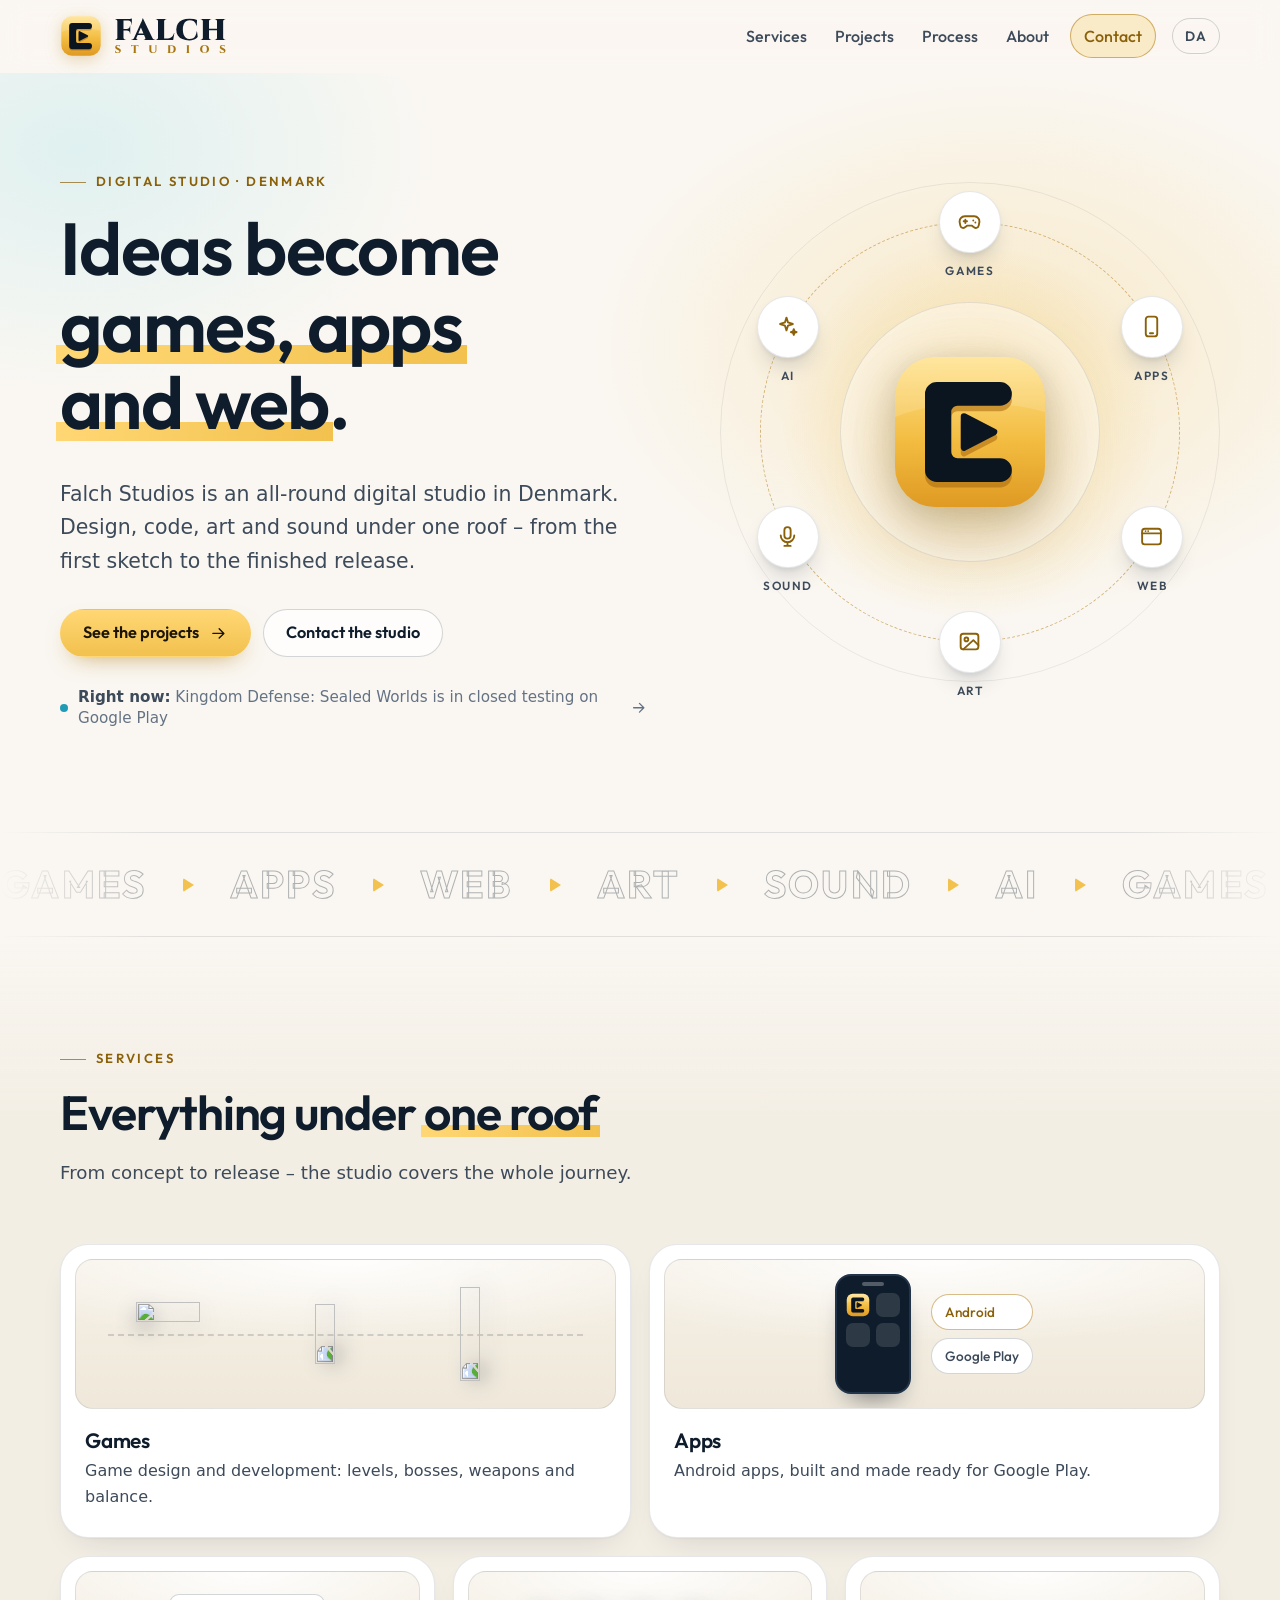
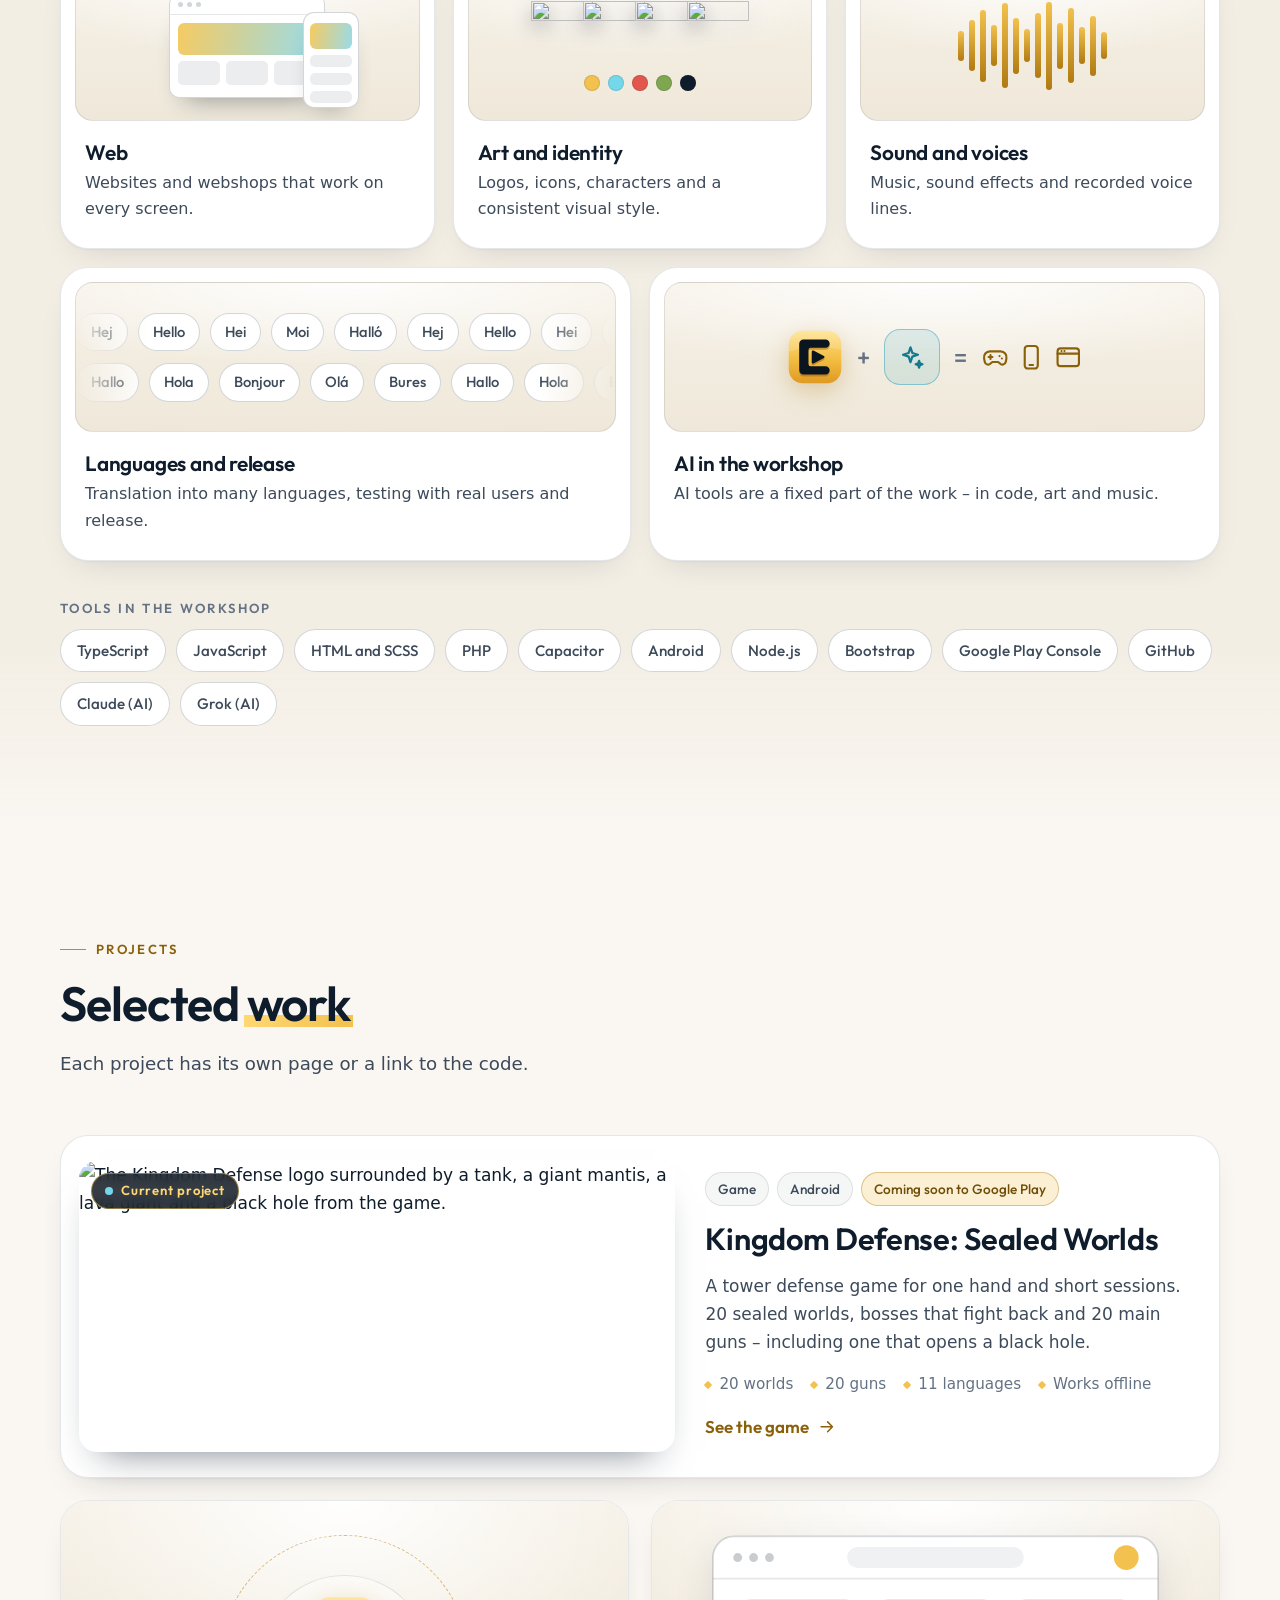
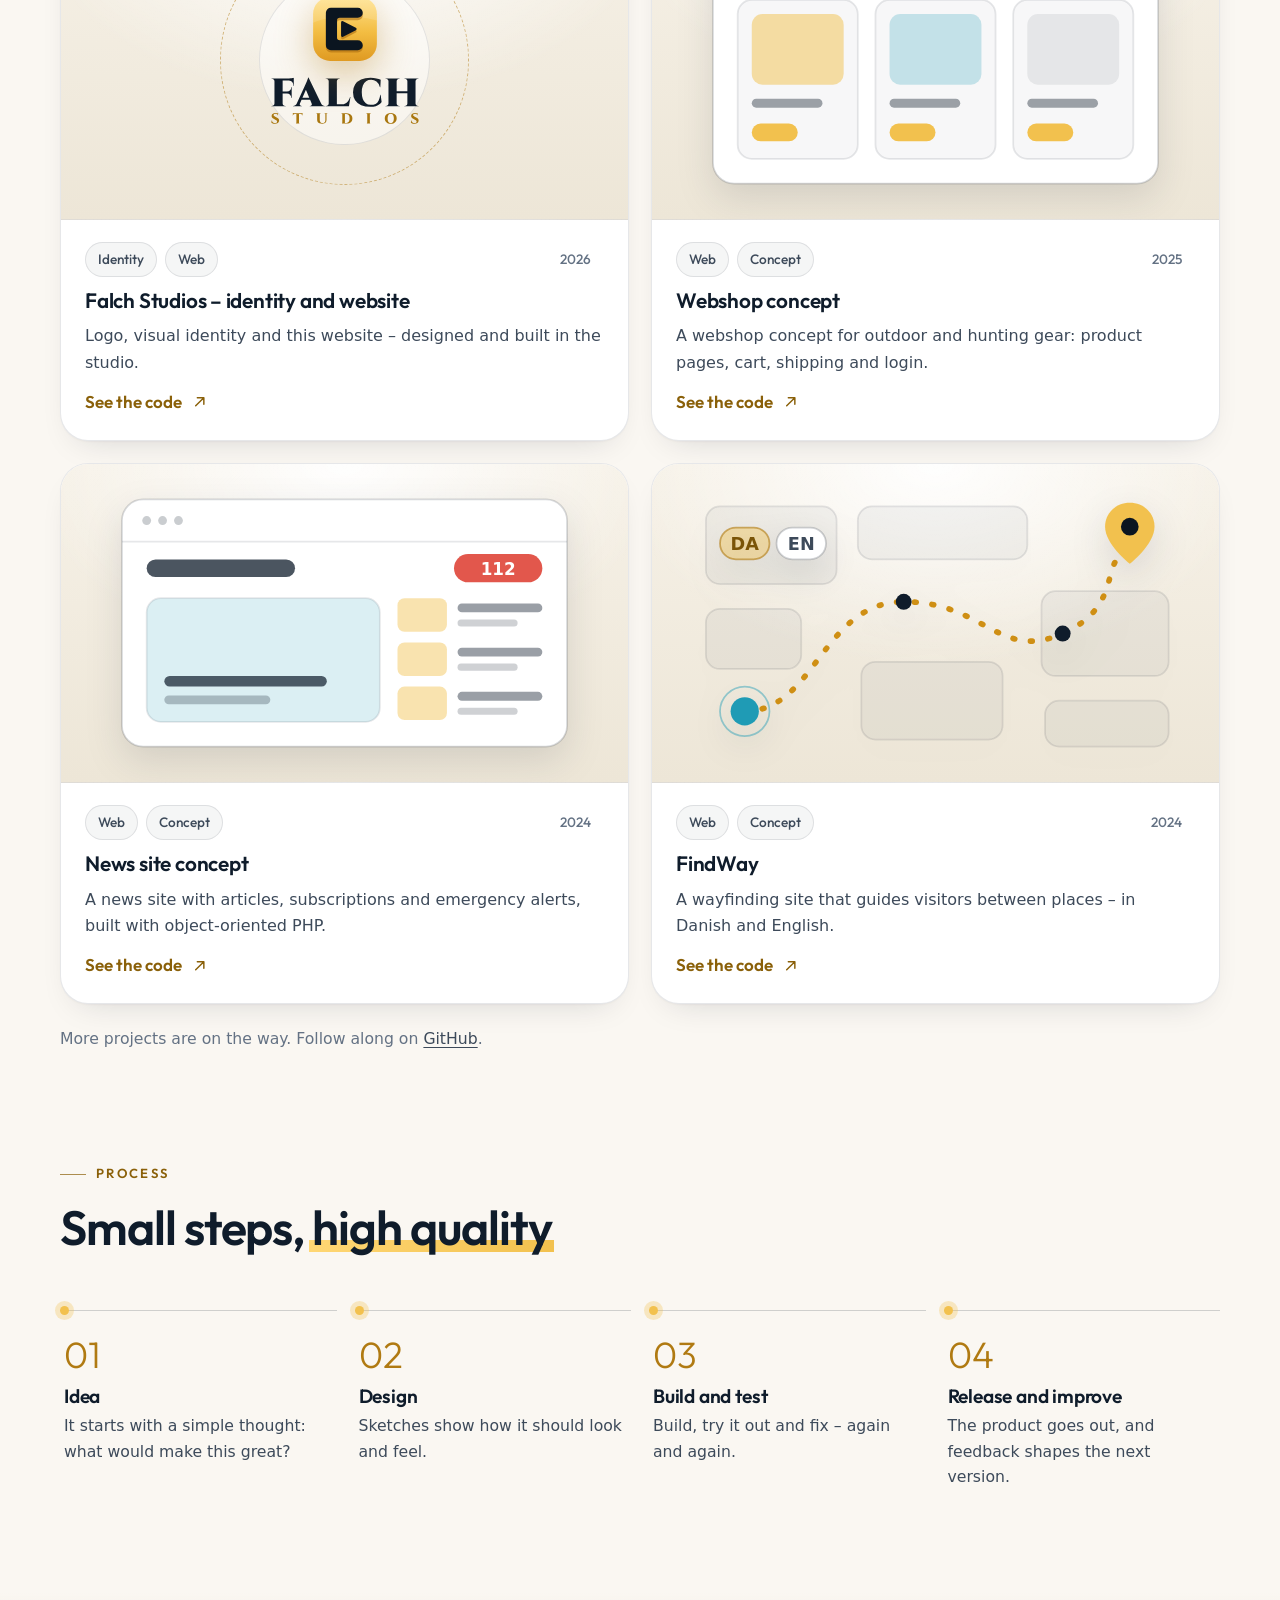
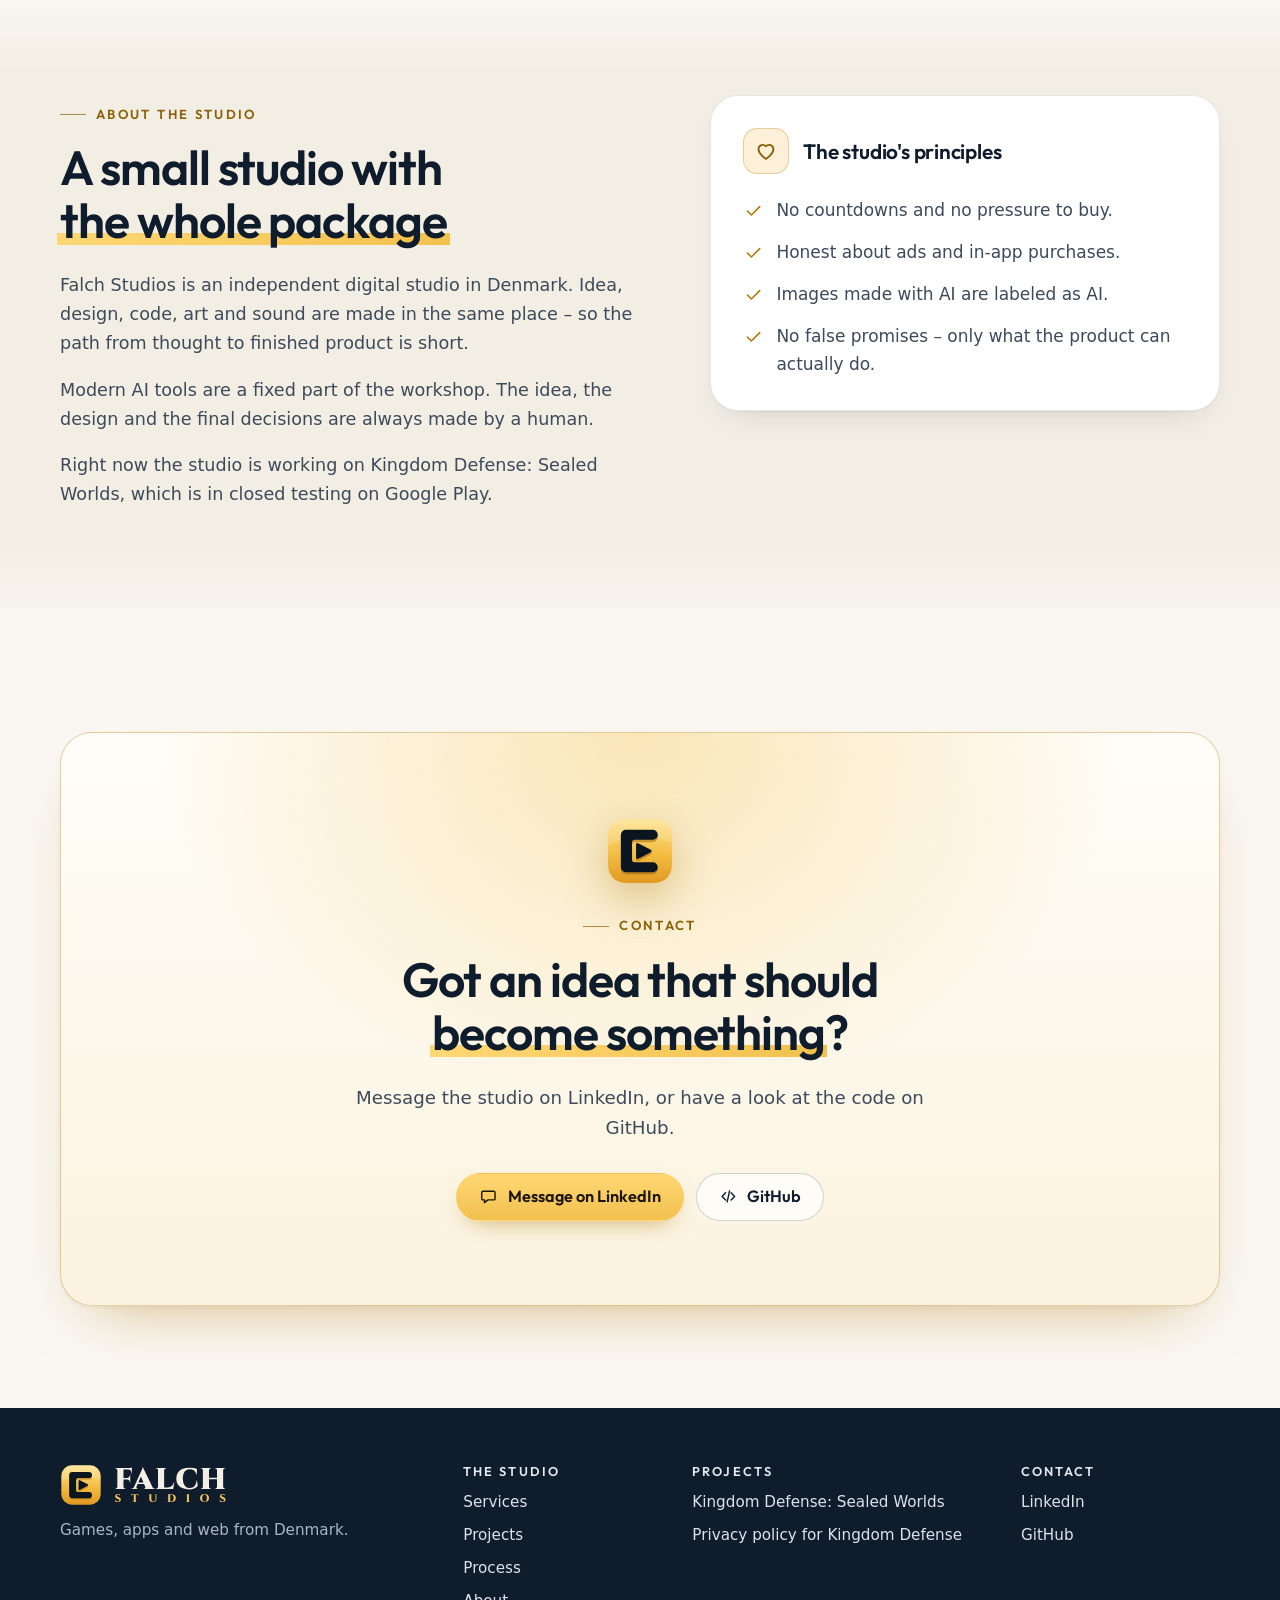
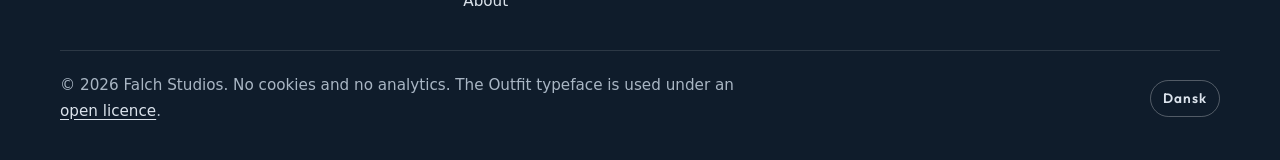
==== commit 2636d2ed: "Version 4: Falch Studios – nyt navn og logo Studiet skifter navn fra Emil Studio til Falch Studios. " ====
--- a/en/index.html
+++ b/en/index.html
@@ -3,8 +3,8 @@
 <head>
   <meta charset="utf-8">
   <meta name="viewport" content="width=device-width, initial-scale=1">
-  <title>Emil Studio – games, apps and web from Denmark</title>
-  <meta name="description" content="Emil Studio is an all-round digital studio in Denmark. Games, apps, websites, art and sound – from the first idea to the finished release.">
+  <title>Falch Studios – games, apps and web from Denmark</title>
+  <meta name="description" content="Falch Studios is an all-round digital studio in Denmark. Games, apps, websites, art and sound – from the first idea to the finished release.">
   <link rel="canonical" href="https://krygerdev.github.io/en/">
   <link rel="alternate" hreflang="da" href="https://krygerdev.github.io/">
   <link rel="alternate" hreflang="en" href="https://krygerdev.github.io/en/">
@@ -15,21 +15,21 @@
   <link rel="apple-touch-icon" href="../assets/img/apple-touch-icon.png">
   <link rel="preload" href="../assets/fonts/outfit-latin.woff2" as="font" type="font/woff2" crossorigin>
   <meta property="og:type" content="website">
-  <meta property="og:site_name" content="Emil Studio">
-  <meta property="og:title" content="Emil Studio – games, apps and web from Denmark">
+  <meta property="og:site_name" content="Falch Studios">
+  <meta property="og:title" content="Falch Studios – games, apps and web from Denmark">
   <meta property="og:description" content="An all-round digital studio in Denmark. Games, apps, websites, art and sound – from the first idea to the finished release.">
   <meta property="og:url" content="https://krygerdev.github.io/en/">
   <meta property="og:image" content="https://krygerdev.github.io/assets/img/og-en.jpg">
   <meta property="og:image:width" content="1200">
   <meta property="og:image:height" content="630">
-  <meta property="og:image:alt" content="Emil Studio – games, apps and web from Denmark">
+  <meta property="og:image:alt" content="Falch Studios – games, apps and web from Denmark">
   <meta property="og:locale" content="en_US">
   <meta property="og:locale:alternate" content="da_DK">
   <meta name="twitter:card" content="summary_large_image">
   <link rel="stylesheet" href="../assets/css/style.css">
   <script>document.documentElement.classList.add("js")</script>
   <script src="../assets/js/main.js" defer></script>
-  <script type="application/ld+json">{"@context":"https://schema.org","@type":"Organization","name":"Emil Studio","url":"https://krygerdev.github.io/en/","logo":"https://krygerdev.github.io/brand/emil-studio-ikon-1024.png","description":"All-round digital studio in Denmark: games, apps, web, art and sound.","sameAs":["https://www.linkedin.com/in/emilkryger/","https://github.com/KrygerDev"]}</script>
+  <script type="application/ld+json">{"@context":"https://schema.org","@type":"Organization","name":"Falch Studios","url":"https://krygerdev.github.io/en/","logo":"https://krygerdev.github.io/brand/falch-studios-ikon-1024.png","description":"All-round digital studio in Denmark: games, apps, web, art and sound.","sameAs":["https://www.linkedin.com/in/emilkryger/","https://github.com/KrygerDev"]}</script>
 </head>
 <body id="top">
   <a class="skip-link" href="#content">Skip to content</a>
@@ -41,7 +41,7 @@
     </defs>
     <symbol id="logo-base" viewBox="0 0 64 64"><rect x="2" y="2" width="60" height="60" rx="16" fill="url(#logo-gold)"/><path d="M2 18A16 16 0 0 1 18 2H46A16 16 0 0 1 62 18V24C46 19 18 19 2 26Z" fill="#fff" opacity=".14"/><path d="M18.75 12H44A4.75 4.75 0 0 1 44 21.5H27A2.5 2.5 0 0 0 24.5 24V40A2.5 2.5 0 0 0 27 42.5H44A4.75 4.75 0 0 1 44 52H18.75A4.75 4.75 0 0 1 14 47.25V16.75A4.75 4.75 0 0 1 18.75 12Z" fill="#a8680e" opacity=".55" transform="translate(0 2.2)"/><path d="M18.75 12H44A4.75 4.75 0 0 1 44 21.5H27A2.5 2.5 0 0 0 24.5 24V40A2.5 2.5 0 0 0 27 42.5H44A4.75 4.75 0 0 1 44 52H18.75A4.75 4.75 0 0 1 14 47.25V16.75A4.75 4.75 0 0 1 18.75 12Z" fill="#0b1520"/></symbol>
     <symbol id="logo-play" viewBox="0 0 64 64"><path d="M29.6 25.8L41.6 32L29.6 38.2Z" fill="#a8680e" stroke="#a8680e" stroke-width="2.6" stroke-linejoin="round" opacity=".55" transform="translate(0 2.2)"/><path d="M29.6 25.8L41.6 32L29.6 38.2Z" fill="#0b1520" stroke="#0b1520" stroke-width="2.6" stroke-linejoin="round"/></symbol>
-    <symbol id="logo-word" viewBox="-2.6 -2.6 195.51 27.2"><path d="M11.88 0H0V22H11.88M0 11H9.5M19.38 22V0L28.62 13.2L37.86 0V22M45.36 0V22M52.86 0V22H63.42" fill="none" stroke="currentColor" stroke-width="5.2" stroke-linecap="round" stroke-linejoin="round"/><path d="M9.92 1.96A5.1 5.1 0 1 0 5.9 10.21A5.9 5.9 0 1 1 1.25 19.73M19.29 0H32.93M26.11 0V22M40.43 0V15.18A6.82 6.82 0 0 0 54.07 15.18V0M61.57 22V0H62.89A11 11 0 0 1 62.89 22ZM81.39 0V22M88.89 11A11 11 0 1 1 110.89 11A11 11 0 1 1 88.89 11Z" transform="translate(79.42 0)" fill="none" style="stroke:var(--logo-accent,#b7801b)" stroke-width="4.2" stroke-linecap="round" stroke-linejoin="round"/></symbol>
+    <symbol id="logo-word" viewBox="-1.5 -1.5 161.31 51.6"><path d="M21.39 9.26L21.81 9.26L21.81 21.17L21.39 21.17L21.39 20.96Q21.39 18.94 20.08 17.64Q18.77 16.33 16.76 16.29L16.76 16.29L12.09 16.29L12.09 26.87Q12.13 27.99 12.92 28.78Q13.71 29.57 14.83 29.57L14.83 29.57L15.39 29.57L15.39 30L0 30L0 29.57L0.56 29.57Q1.67 29.57 2.46 28.78Q3.26 27.99 3.30 26.87L3.30 26.87L3.30 3.13Q3.26 2.01 2.46 1.22Q1.67 0.43 0.56 0.43L0.56 0.43L0 0.43L0-0.00L18.86-0.00Q19.80-0.00 20.85-0.13Q21.90-0.26 22.80-0.43Q23.70-0.60 24.09-0.77L24.09-0.77L24.09 8.06L23.66 8.06L23.66 7.71Q23.66 5.14 22.20 3.64L22.20 3.64Q20.96 2.40 18.86 2.19L18.86 2.19L12.09 2.19L12.09 14.14L16.76 14.14Q18.77 14.10 20.10 12.77Q21.43 11.44 21.39 9.43L21.39 9.43L21.39 9.26ZM39.56-1.03L39.94-1.03L53.61 27.34Q54.26 28.46 55.11 28.93L55.11 28.93Q56.14 29.57 57.13 29.57L57.13 29.57L57.47 29.57L57.47 30L41.23 30L41.23 29.57L41.61 29.57Q42.47 29.57 43.14 28.86Q43.80 28.16 43.24 26.87L43.24 26.87L43.29 26.87L41.61 22.89L32.44 22.89L30.69 26.87L30.73 26.87Q30.34 27.73 30.56 28.33Q30.77 28.93 31.31 29.25Q31.84 29.57 32.36 29.57L32.36 29.57L32.74 29.57L32.74 30L23.19 30L23.19 29.57L23.57 29.57Q24.56 29.57 25.63 28.93L25.63 28.93Q26.44 28.46 27.04 27.47L27.04 27.47L37.11 5.36Q37.33 4.97 37.69 4.14Q38.06 3.30 38.46 2.31Q38.87 1.33 39.19 0.43Q39.51-0.47 39.56-1.03L39.56-1.03ZM40.71 20.74L37.11 12.13L33.39 20.74L40.71 20.74ZM84.60 20.06L85.03 20.06L83.40 30L58.33 30L58.33 29.57L58.89 29.57Q60.00 29.57 60.79 28.78Q61.59 27.99 61.63 26.87L61.63 26.87L61.63 3.13Q61.59 2.01 60.79 1.22Q60.00 0.43 58.89 0.43L58.89 0.43L58.33 0.43L58.33-0.00L73.71-0.00L73.71 0.43L73.16 0.43Q72.04 0.43 71.25 1.22Q70.46 2.01 70.41 3.13L70.41 3.13L70.41 27.81L75.69 27.81Q77.74 27.81 79.52 26.89Q81.30 25.97 82.63 24.24Q83.96 22.50 84.60 20.06L84.60 20.06ZM117.17 17.49L117.51 17.49L118.54 25.29Q117.69 26.70 116.16 27.90Q114.64 29.10 112.26 29.85Q109.89 30.60 106.50 30.60L106.50 30.60Q100.76 30.56 96.54 28.74Q92.31 26.91 90.04 23.44Q87.77 19.97 87.77 14.96L87.77 14.96Q87.77 10.07 90.00 6.58Q92.23 3.09 96.43 1.24Q100.63-0.60 106.54-0.60L106.54-0.60Q110.14-0.60 112.95-0.00Q115.76 0.60 117.56 1.37L117.56 1.37L117.13 9.56L116.74 9.56Q115.46 5.01 113.01 3.28Q110.57 1.54 107.27 1.54L107.27 1.54Q104.10 1.54 101.85 3.13Q99.60 4.71 98.40 7.67Q97.20 10.63 97.20 14.83L97.20 14.83Q97.20 19.03 98.31 22.05Q99.43 25.07 101.51 26.72Q103.59 28.37 106.50 28.46L106.50 28.46Q109.97 28.46 112.03 27.43Q114.09 26.40 115.24 23.98Q116.40 21.56 117.17 17.49L117.17 17.49ZM125.91 26.87L125.91 26.87L125.91 3.13Q125.87 2.01 125.08 1.22Q124.29 0.43 123.17 0.43L123.17 0.43L122.61 0.43L122.61-0.00L138.00-0.00L138.00 0.43L137.44 0.43Q136.33 0.43 135.54 1.22Q134.74 2.01 134.70 3.13L134.70 3.13L134.70 13.93L146.23 13.93L146.23 3.13Q146.23 2.01 145.41 1.22Q144.60 0.43 143.49 0.43L143.49 0.43L142.93 0.43L142.93-0.00L158.31-0.00L158.31 0.43L157.76 0.43Q156.64 0.43 155.85 1.22Q155.06 2.01 155.01 3.13L155.01 3.13L155.01 26.87Q155.06 27.99 155.85 28.78Q156.64 29.57 157.76 29.57L157.76 29.57L158.31 29.57L158.31 30L142.93 30L142.93 29.57L143.49 29.57Q144.60 29.57 145.41 28.78Q146.23 27.99 146.23 26.87L146.23 26.87L146.23 16.07L134.70 16.07L134.70 26.87Q134.74 27.99 135.54 28.78Q136.33 29.57 137.44 29.57L137.44 29.57L138.00 29.57L138.00 30L122.61 30L122.61 29.57L123.17 29.57Q124.29 29.57 125.08 28.78Q125.87 27.99 125.91 26.87Z" fill="currentColor"/><path d="M3.79 37.28L3.79 37.28Q4.10 37.28 4.63 37.31Q5.16 37.34 5.74 37.39L5.74 37.39Q5.93 37.42 6.12 37.44L6.12 37.44L7.32 37.44L7.27 37.77L7.27 37.77L7.04 39.89L6.88 39.89Q6.88 39.05 6.24 38.53Q5.59 38.01 4.50 38.01L4.50 38.01Q3.55 38.01 2.98 38.41Q2.42 38.82 2.39 39.43L2.39 39.43Q2.34 39.96 2.72 40.29Q3.10 40.62 3.64 40.91L3.64 40.91L6.64 42.59Q7.45 42.99 7.88 43.70Q8.32 44.41 8.26 45.43L8.26 45.43Q8.18 47.06 6.96 47.94Q5.75 48.82 3.67 48.82L3.67 48.82Q2.87 48.82 2.17 48.70Q1.47 48.57 0.95 48.34Q0.42 48.11 0.12 47.82L0.12 47.82Q-0.02 47.46 0.00 46.92Q0.03 46.38 0.19 45.85Q0.34 45.32 0.57 44.98L0.57 44.98L0.71 44.98Q0.66 45.81 1.03 46.52Q1.41 47.24 2.15 47.66Q2.90 48.09 3.93 48.09L3.93 48.09Q5.02 48.08 5.59 47.59Q6.15 47.09 6.15 46.43L6.15 46.43Q6.15 45.92 5.80 45.52Q5.45 45.11 4.67 44.73L4.67 44.73L1.99 43.21Q1.03 42.72 0.59 41.90Q0.15 41.08 0.27 40.08L0.27 40.08Q0.34 39.21 0.79 38.59Q1.23 37.96 1.99 37.62Q2.75 37.28 3.79 37.28ZM33.50 37.20L33.50 37.20L33.50 40.21L33.34 40.20L33.34 40.05Q33.34 39.21 32.86 38.72Q32.37 38.23 31.52 38.21L31.52 38.21L29.68 38.21L29.68 47.44Q29.69 47.85 29.99 48.15Q30.28 48.44 30.69 48.44L30.69 48.44L30.90 48.44L30.90 48.60L25.65 48.60L25.65 48.44L25.86 48.44Q26.27 48.44 26.56 48.15Q26.86 47.85 26.87 47.44L26.87 47.44L26.87 38.21L25.03 38.21Q24.18 38.23 23.69 38.72Q23.21 39.21 23.21 40.05L23.21 40.05L23.21 40.20L23.05 40.21L23.05 37.20Q23.21 37.26 23.53 37.33Q23.86 37.39 24.26 37.44Q24.65 37.48 24.99 37.48L24.99 37.48L31.57 37.48Q31.91 37.48 32.30 37.44Q32.69 37.39 33.02 37.33Q33.36 37.26 33.50 37.20ZM48.12 37.50L53.11 37.50L53.11 37.66L52.86 37.66Q52.51 37.66 52.27 37.88Q52.02 38.10 52.02 38.45L52.02 38.45L52.02 44.48Q52.02 45.59 52.39 46.40Q52.75 47.20 53.42 47.64Q54.08 48.08 55.00 48.08L55.00 48.08Q55.95 48.08 56.63 47.66Q57.30 47.25 57.67 46.50Q58.03 45.75 58.03 44.68L58.03 44.68L58.03 38.45Q58.03 38.10 57.78 37.88Q57.54 37.66 57.19 37.66L57.19 37.66L56.94 37.66L56.94 37.50L60.38 37.50L60.38 37.66L60.12 37.66Q59.77 37.66 59.53 37.88Q59.28 38.10 59.28 38.45L59.28 38.45L59.28 44.56Q59.28 45.87 58.74 46.83Q58.19 47.79 57.14 48.31Q56.10 48.82 54.62 48.82L54.62 48.82Q52.81 48.82 51.61 48.31Q50.40 47.79 49.81 46.84Q49.21 45.89 49.21 44.57L49.21 44.57L49.21 38.45Q49.21 38.10 48.97 37.88Q48.72 37.66 48.37 37.66L48.37 37.66L48.12 37.66L48.12 37.50ZM75.03 37.50L80.91 37.50Q82.85 37.50 84.23 38.17Q85.62 38.83 86.37 40.08Q87.11 41.32 87.11 43.05Q87.11 44.78 86.37 46.02Q85.62 47.27 84.23 47.93Q82.85 48.60 80.91 48.60L80.91 48.60L75.03 48.60L75.03 48.44L75.23 48.44Q75.65 48.44 75.94 48.15Q76.23 47.85 76.25 47.44L76.25 47.44L76.25 38.66Q76.25 38.25 75.95 37.95Q75.65 37.66 75.23 37.66L75.23 37.66L75.04 37.66L75.03 37.50ZM80.66 38.23L79.06 38.23L79.06 47.87L80.66 47.87Q81.72 47.87 82.49 47.28Q83.26 46.70 83.67 45.62Q84.08 44.54 84.08 43.05Q84.08 41.56 83.67 40.48Q83.26 39.40 82.49 38.82Q81.72 38.23 80.66 38.23L80.66 38.23ZM103.08 47.44L103.08 47.44L103.08 38.66Q103.06 38.25 102.77 37.95Q102.48 37.66 102.06 37.66L102.06 37.66L101.86 37.66L101.86 37.50L107.11 37.50L107.11 37.66L106.90 37.66Q106.49 37.66 106.19 37.95Q105.90 38.25 105.88 38.66L105.88 38.66L105.88 47.44Q105.90 47.85 106.19 48.15Q106.49 48.44 106.90 48.44L106.90 48.44L107.11 48.44L107.11 48.60L101.86 48.60L101.86 48.44L102.06 48.44Q102.48 48.44 102.77 48.15Q103.06 47.85 103.08 47.44ZM128.32 37.28L128.32 37.28Q130.30 37.28 131.75 37.98Q133.19 38.67 133.97 39.96Q134.74 41.24 134.74 43.05L134.74 43.05Q134.74 44.84 133.97 46.13Q133.19 47.43 131.75 48.12Q130.30 48.82 128.32 48.82L128.32 48.82Q126.34 48.82 124.90 48.12Q123.47 47.43 122.69 46.14Q121.92 44.86 121.92 43.05L121.92 43.05Q121.92 41.26 122.69 39.97Q123.47 38.67 124.90 37.98Q126.34 37.28 128.32 37.28ZM128.32 48.09L128.32 48.09Q129.37 48.09 130.12 47.48Q130.87 46.87 131.28 45.75Q131.68 44.62 131.68 43.05L131.68 43.05Q131.68 41.48 131.28 40.35Q130.87 39.23 130.12 38.62Q129.37 38.01 128.32 38.01L128.32 38.01Q127.27 38.01 126.53 38.62Q125.78 39.23 125.38 40.35Q124.98 41.48 124.98 43.05L124.98 43.05Q124.98 44.62 125.38 45.75Q125.78 46.87 126.53 47.48Q127.27 48.09 128.32 48.09ZM153.83 37.28L153.83 37.28Q154.15 37.28 154.68 37.31Q155.21 37.34 155.78 37.39L155.78 37.39Q155.98 37.42 156.17 37.44L156.17 37.44L157.37 37.44L157.32 37.77L157.32 37.77L157.09 39.89L156.93 39.89Q156.93 39.05 156.28 38.53Q155.64 38.01 154.55 38.01L154.55 38.01Q153.60 38.01 153.03 38.41Q152.47 38.82 152.44 39.43L152.44 39.43Q152.39 39.96 152.77 40.29Q153.15 40.62 153.69 40.91L153.69 40.91L156.69 42.59Q157.50 42.99 157.93 43.70Q158.37 44.41 158.31 45.43L158.31 45.43Q158.23 47.06 157.01 47.94Q155.80 48.82 153.72 48.82L153.72 48.82Q152.91 48.82 152.22 48.70Q151.52 48.57 151.00 48.34Q150.47 48.11 150.17 47.82L150.17 47.82Q150.03 47.46 150.05 46.92Q150.08 46.38 150.23 45.85Q150.39 45.32 150.62 44.98L150.62 44.98L150.76 44.98Q150.71 45.81 151.08 46.52Q151.46 47.24 152.20 47.66Q152.95 48.09 153.98 48.09L153.98 48.09Q155.07 48.08 155.63 47.59Q156.20 47.09 156.20 46.43L156.20 46.43Q156.20 45.92 155.85 45.52Q155.50 45.11 154.72 44.73L154.72 44.73L152.04 43.21Q151.08 42.72 150.64 41.90Q150.20 41.08 150.31 40.08L150.31 40.08Q150.39 39.21 150.84 38.59Q151.28 37.96 152.04 37.62Q152.80 37.28 153.83 37.28Z" style="fill:var(--logo-accent,#a9770f)"/></symbol>
     <symbol id="i-arrow-right" viewBox="0 0 24 24"><path d="M5 12h14M13 6l6 6-6 6"/></symbol>
     <symbol id="i-out" viewBox="0 0 24 24"><path d="M7 17L17 7M9 7h8v8"/></symbol>
     <symbol id="i-up" viewBox="0 0 24 24"><path d="M12 19V5M6 11l6-6 6 6"/></symbol>
@@ -63,7 +63,7 @@
     <div class="container header-inner">
       <a class="brand" href="./">
         <svg class="logo-mark" viewBox="0 0 64 64" aria-hidden="true"><use href="#logo-base"/><use class="logo-play" href="#logo-play"/></svg>
-        <svg class="logo-word" viewBox="0 0 195.51 27.2" aria-hidden="true"><use href="#logo-word"/></svg><span class="sr-only">Emil Studio</span>
+        <svg class="logo-word" viewBox="0 0 161.31 51.6" aria-hidden="true"><use href="#logo-word"/></svg><span class="sr-only">Falch Studios</span>
       </a>
       <nav class="site-nav" id="site-nav" aria-label="Main menu">
         <ul>
@@ -92,7 +92,7 @@
         <div class="hero__text">
           <p class="eyebrow">Digital studio · Denmark</p>
           <h1 id="hero-title">Ideas become <em>games, apps and web</em>.</h1>
-          <p class="lead">Emil Studio is an all-round digital studio in Denmark. Design, code, art and sound under one roof – from the first sketch to the finished release.</p>
+          <p class="lead">Falch Studios is an all-round digital studio in Denmark. Design, code, art and sound under one roof – from the first sketch to the finished release.</p>
           <div class="actions">
             <a class="btn btn--primary" href="#projects">See the projects <svg class="i" aria-hidden="true"><use href="#i-arrow-right"/></svg></a>
             <a class="btn btn--ghost" href="#contact">Contact the studio</a>
@@ -261,12 +261,12 @@
               <span class="cover__ring"></span><span class="cover__ring cover__ring--2"></span>
               <span class="cover__logo">
                 <svg class="logo-mark" viewBox="0 0 64 64"><use href="#logo-base"/><use href="#logo-play"/></svg>
-                <svg class="logo-word" viewBox="0 0 195.51 27.2"><use href="#logo-word"/></svg>
+                <svg class="logo-word" viewBox="0 0 161.31 51.6"><use href="#logo-word"/></svg>
               </span>
             </div>
             <div class="work__body">
               <ul class="tags"><li class="tag">Identity</li><li class="tag">Web</li><li class="tag tag--year">2026</li></ul>
-              <h3><a class="stretched" href="https://github.com/KrygerDev/KrygerDev.github.io">Emil Studio – identity and website</a></h3>
+              <h3><a class="stretched" href="https://github.com/KrygerDev/KrygerDev.github.io">Falch Studios – identity and website</a></h3>
               <p>Logo, visual identity and this website – designed and built in the studio.</p>
               <span class="link-arrow" aria-hidden="true">See the code <svg class="i"><use href="#i-out"/></svg></span>
             </div>
@@ -368,7 +368,7 @@
         <div class="about__text reveal">
           <p class="eyebrow">About the studio</p>
           <h2 id="about-title">A small studio with <em>the whole package</em></h2>
-          <p>Emil Studio is an independent digital studio in Denmark. Idea, design, code, art and sound are made in the same place – so the path from thought to finished product is short.</p>
+          <p>Falch Studios is an independent digital studio in Denmark. Idea, design, code, art and sound are made in the same place – so the path from thought to finished product is short.</p>
           <p>Modern AI tools are a fixed part of the workshop. The idea, the design and the final decisions are always made by a human.</p>
           <p>Right now the studio is working on Kingdom Defense: Sealed Worlds, which is in closed testing on Google Play.</p>
         </div>
@@ -407,7 +407,7 @@
         <div>
           <a class="brand" href="./">
             <svg class="logo-mark" viewBox="0 0 64 64" aria-hidden="true"><use href="#logo-base"/><use class="logo-play" href="#logo-play"/></svg>
-            <svg class="logo-word" viewBox="0 0 195.51 27.2" aria-hidden="true"><use href="#logo-word"/></svg><span class="sr-only">Emil Studio</span>
+            <svg class="logo-word" viewBox="0 0 161.31 51.6" aria-hidden="true"><use href="#logo-word"/></svg><span class="sr-only">Falch Studios</span>
           </a>
           <p>Games, apps and web from Denmark.</p>
         </div>
@@ -436,7 +436,7 @@
         </div>
       </div>
       <div class="footer-bottom">
-        <p>© 2026 Emil Studio. No cookies and no analytics. The Outfit typeface is used under an <a href="../assets/fonts/OFL.txt">open licence</a>.</p>
+        <p>© 2026 Falch Studios. No cookies and no analytics. The Outfit typeface is used under an <a href="../assets/fonts/OFL.txt">open licence</a>.</p>
         <a class="lang" href="../" hreflang="da" lang="da">Dansk</a>
       </div>
     </div>
--- a/assets/css/style.css
+++ b/assets/css/style.css
@@ -1,5 +1,5 @@
 /* ==========================================================================
-   Emil Studio – fælles stil for alle sider (version 3: lys og elegant)
+   Falch Studios – fælles stil for alle sider (version 4: lyst tema, nyt navn og logo)
    Farver: varm elfenben, hvide kort, mørkeblå tekst og guld som detalje.
    Skrift: Outfit til overskrifter (ligger i assets/fonts, fri licens).
    ========================================================================== */
@@ -30,7 +30,7 @@
   --gold-ink: #8a6009;
   --on-gold: #1b1404;
   --teal: #1f9bb5;
-  --logo-accent: #b7801b;
+  --logo-accent: #a9770f;
   --radius: 18px;
   --radius-l: 28px;
   --shadow-1: 0 1px 2px rgba(15, 28, 43, 0.04), 0 14px 34px -18px rgba(15, 28, 43, 0.18);
@@ -170,7 +170,8 @@
   min-height: var(--header-h);
 }
 
-/* Logoet: Play-E-ikonet + ordmærket EMIL STUDIO (tegnet som vektor, ens overalt) */
+/* Logoet: Play-E-ikonet + ordmærket FALCH STUDIOS i skriften Cinzel
+   (tegnet som vektor, ens overalt – der hentes ingen ekstra skrift) */
 .brand {
   display: inline-flex;
   align-items: center;
@@ -180,15 +181,15 @@
   text-decoration: none;
 }
 .brand:hover { color: var(--text); }
-.logo-mark { width: 40px; height: 40px; flex: none; overflow: visible; filter: drop-shadow(0 4px 8px rgba(176, 122, 18, 0.28)); }
-.logo-word { width: 122px; height: 17px; flex: none; }
+.logo-mark { width: 42px; height: 42px; flex: none; overflow: visible; filter: drop-shadow(0 4px 8px rgba(176, 122, 18, 0.28)); }
+.logo-word { width: 112.5px; height: 36px; flex: none; }
 .logo-play { transition: transform 0.35s var(--ease); }
 .brand:hover .logo-play { transform: translateX(1.8px); }
 /* Meget smalle telefoner: lidt mindre logo, så toplinjen bliver på én linje */
 @media (max-width: 370px) {
   .brand { gap: 9px; }
-  .logo-mark { width: 34px; height: 34px; }
-  .logo-word { width: 100px; height: 14px; }
+  .logo-mark { width: 36px; height: 36px; }
+  .logo-word { width: 97px; height: 31px; }
   .header-tools { gap: 6px; }
   .header-tools .lang { padding-inline: 10px; }
 }
@@ -870,7 +871,7 @@
 .cover__ring--2 { width: 30%; border: 1px solid rgba(15, 28, 43, 0.1); background: rgba(255, 255, 255, 0.5); animation: none; }
 .cover__logo { position: relative; display: grid; justify-items: center; gap: 14px; }
 .cover__logo .logo-mark { width: 68px; height: 68px; filter: drop-shadow(0 12px 18px rgba(176, 122, 18, 0.38)); }
-.cover__logo .logo-word { width: 150px; height: 21px; color: var(--text); }
+.cover__logo .logo-word { width: 150px; height: 48px; color: var(--text); }
 .work__body { display: flex; flex: 1; flex-direction: column; gap: 12px; padding: 22px 24px 24px; }
 .work__body h3 { margin: 0; font-size: 1.3rem; }
 .work__body p { margin: 0; color: var(--text-2); font-size: 1rem; }
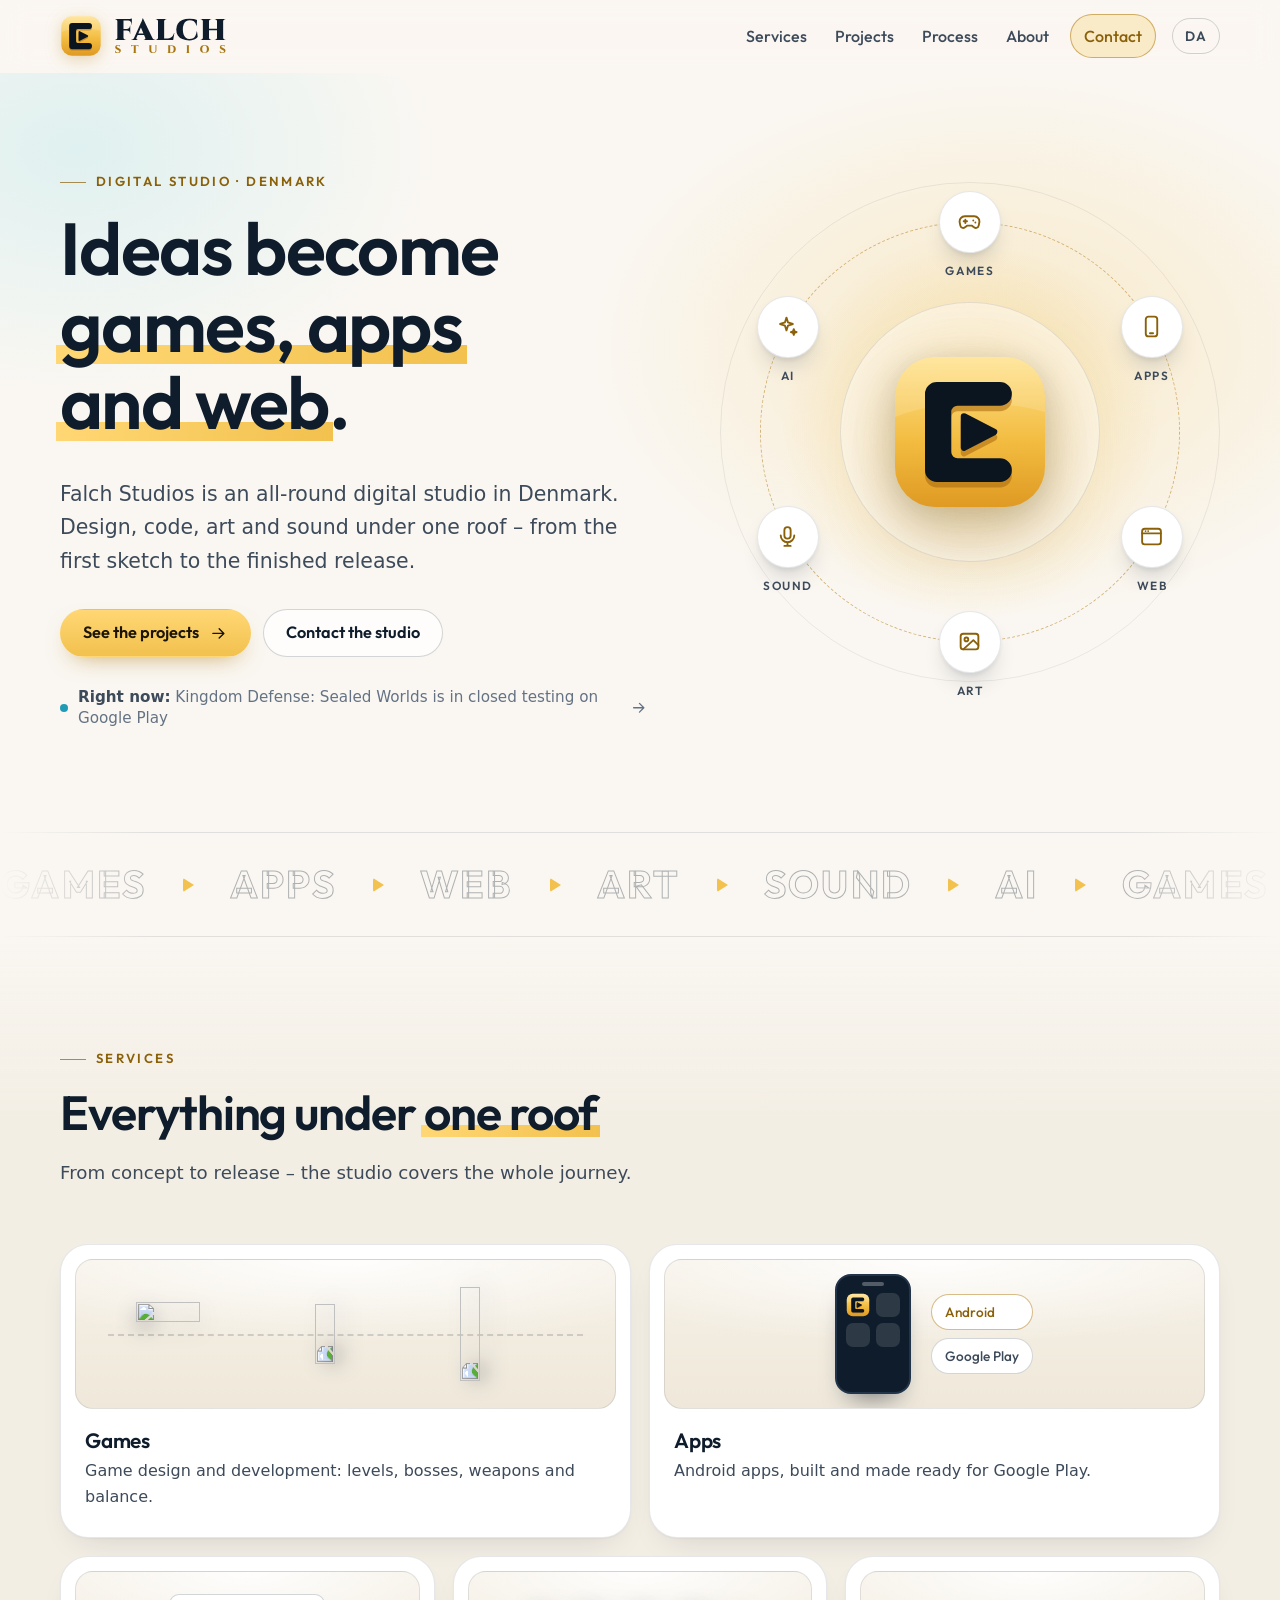
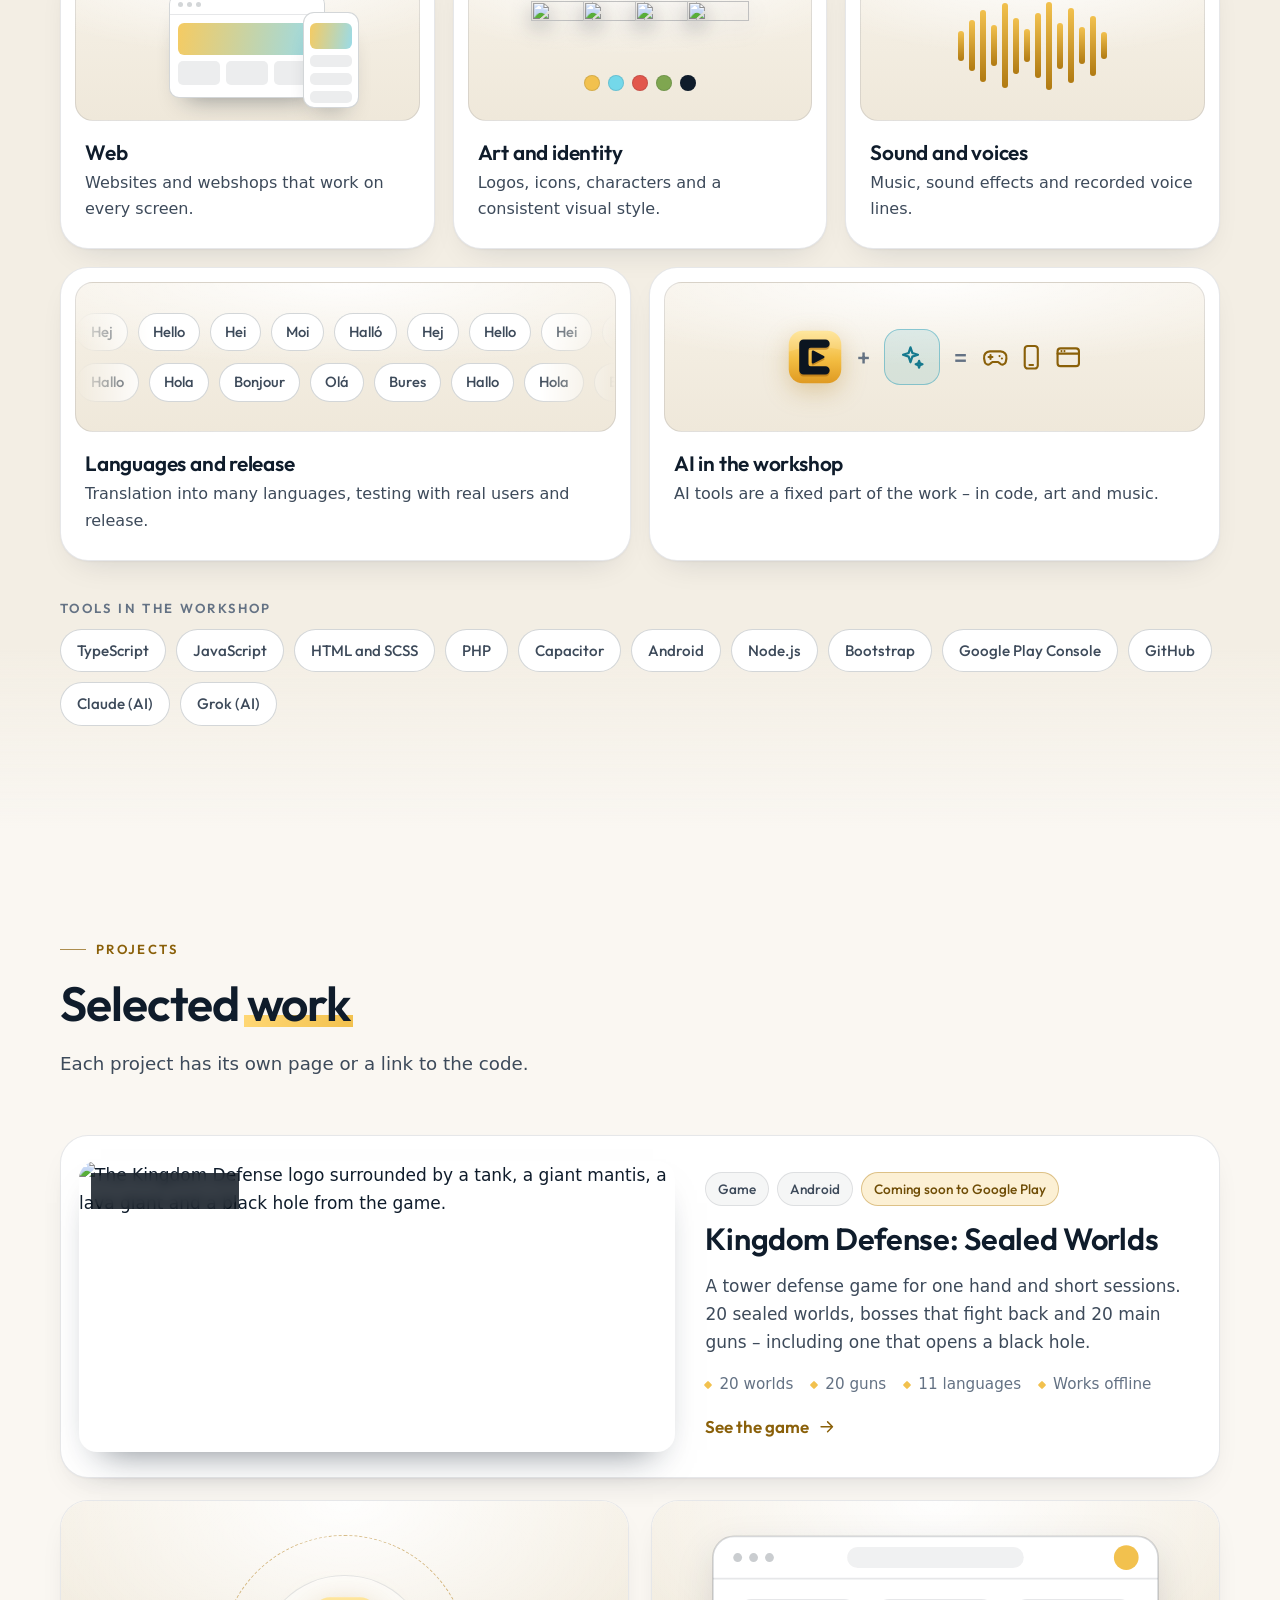
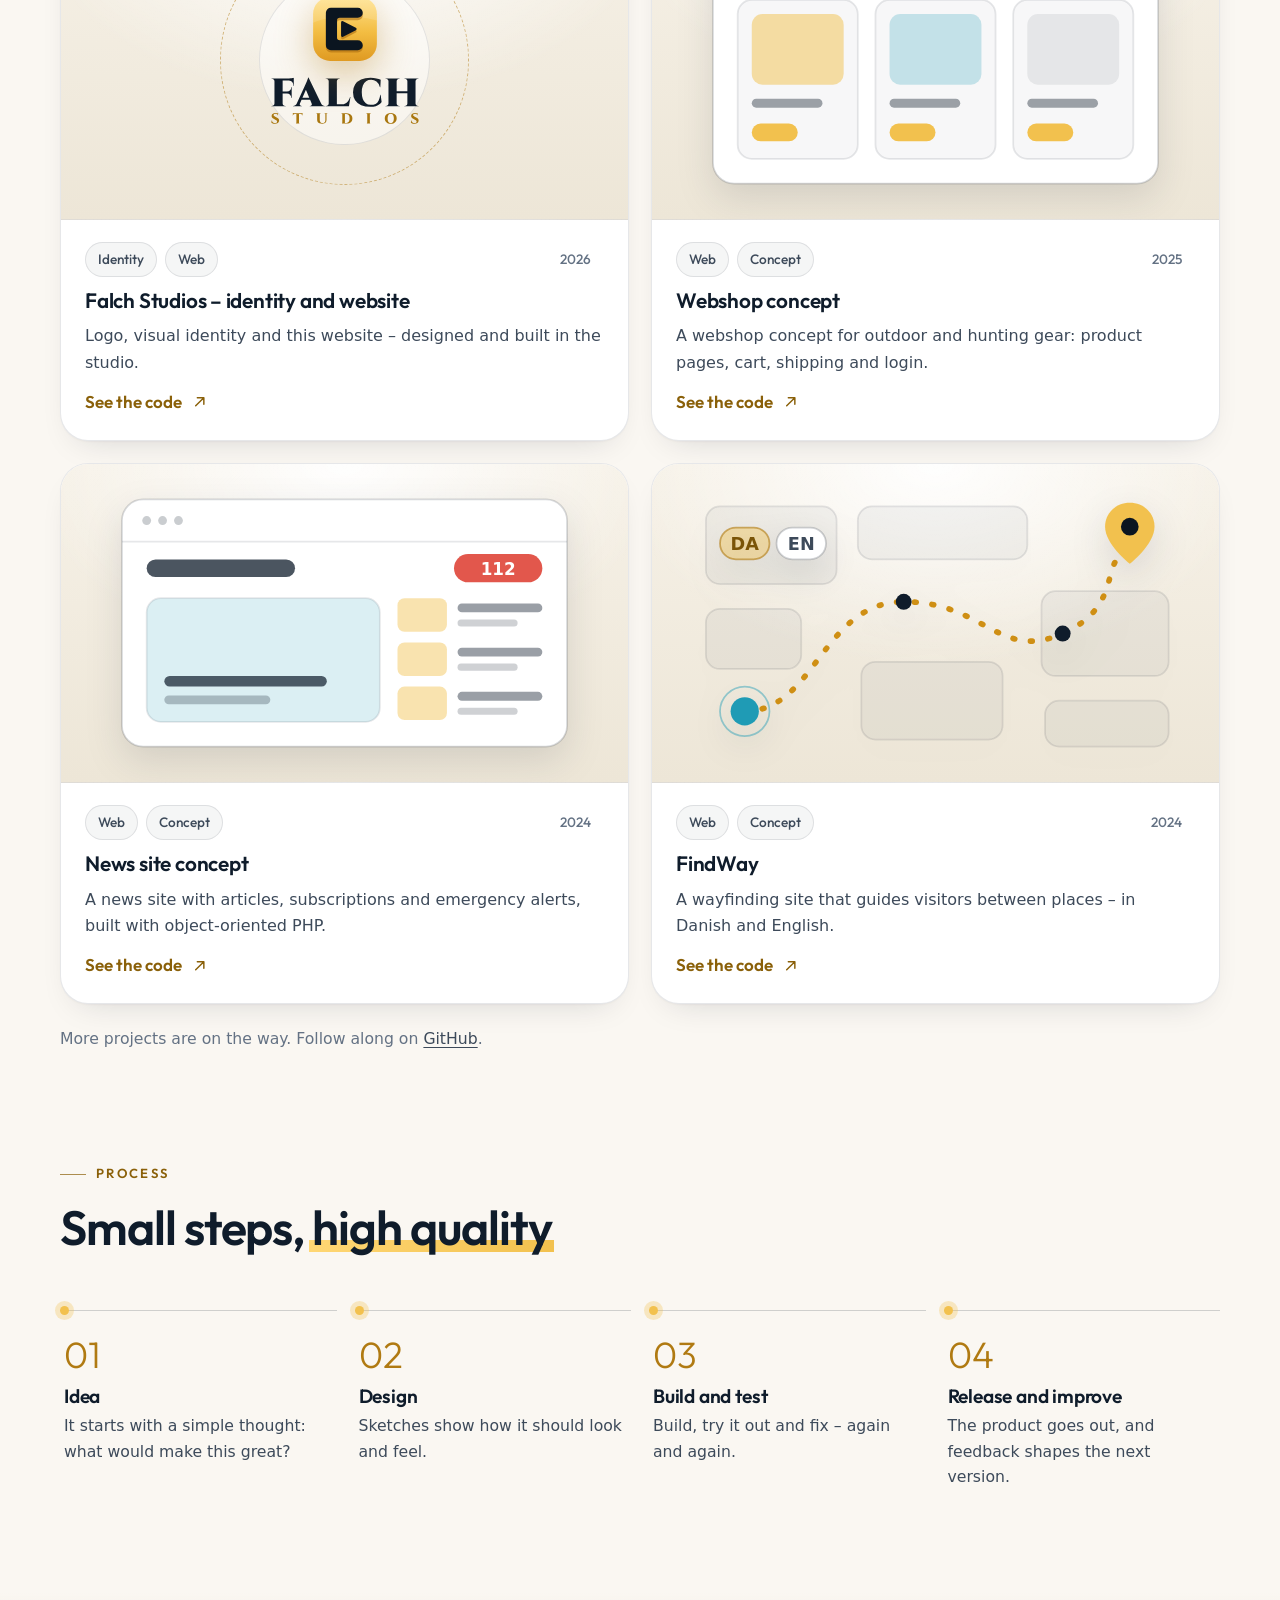
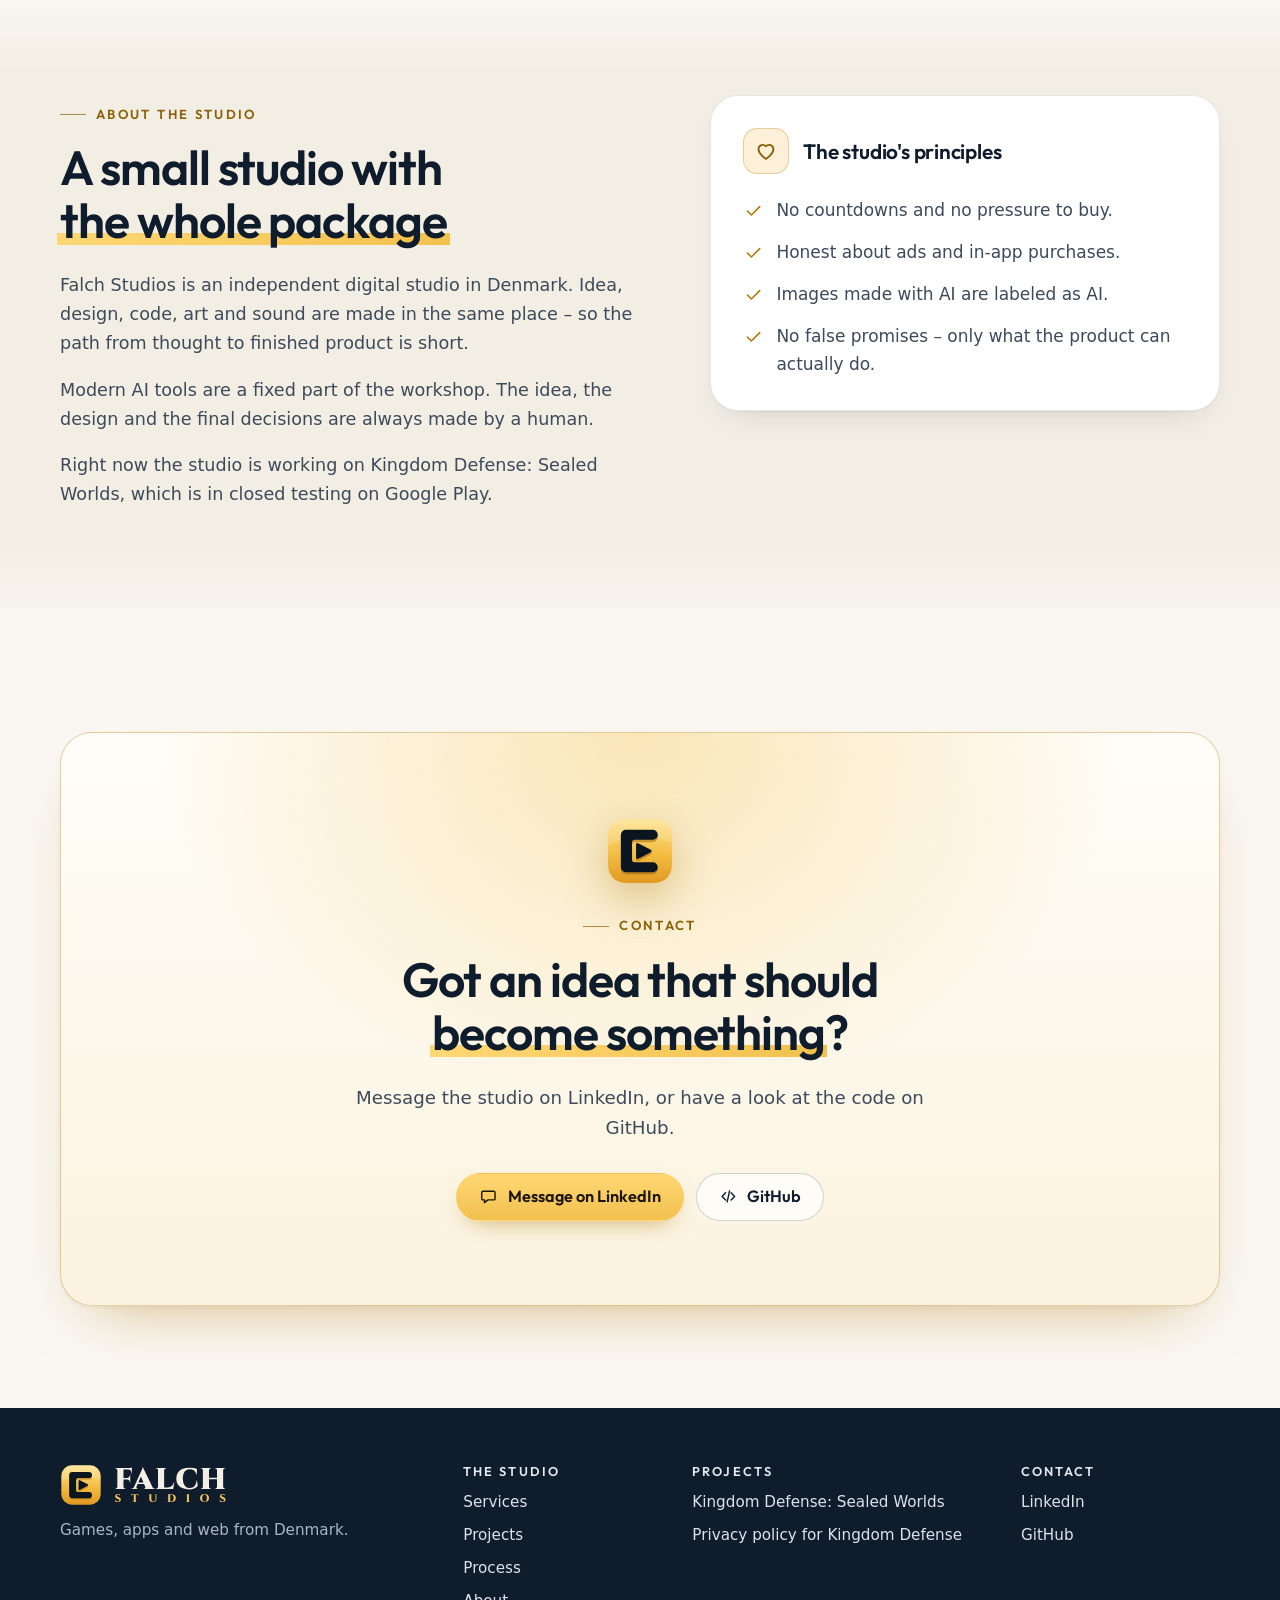
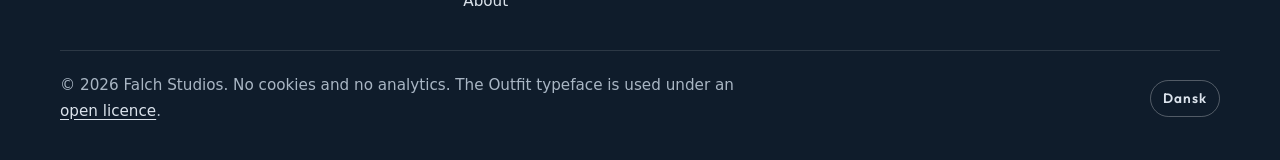
==== commit d9ed7d86: "Adresse: siden peger nu på falchstudios.com Kanoniske adresser, sprog-links, delebilleder, sitemap.x" ====
--- a/en/index.html
+++ b/en/index.html
@@ -5,10 +5,10 @@
   <meta name="viewport" content="width=device-width, initial-scale=1">
   <title>Falch Studios – games, apps and web from Denmark</title>
   <meta name="description" content="Falch Studios is an all-round digital studio in Denmark. Games, apps, websites, art and sound – from the first idea to the finished release.">
-  <link rel="canonical" href="https://krygerdev.github.io/en/">
-  <link rel="alternate" hreflang="da" href="https://krygerdev.github.io/">
-  <link rel="alternate" hreflang="en" href="https://krygerdev.github.io/en/">
-  <link rel="alternate" hreflang="x-default" href="https://krygerdev.github.io/">
+  <link rel="canonical" href="https://falchstudios.com/en/">
+  <link rel="alternate" hreflang="da" href="https://falchstudios.com/">
+  <link rel="alternate" hreflang="en" href="https://falchstudios.com/en/">
+  <link rel="alternate" hreflang="x-default" href="https://falchstudios.com/">
   <meta name="theme-color" content="#faf7f2">
   <link rel="icon" href="../favicon.svg" type="image/svg+xml">
   <link rel="icon" href="../assets/img/favicon-32.png" sizes="32x32" type="image/png">
@@ -18,8 +18,8 @@
   <meta property="og:site_name" content="Falch Studios">
   <meta property="og:title" content="Falch Studios – games, apps and web from Denmark">
   <meta property="og:description" content="An all-round digital studio in Denmark. Games, apps, websites, art and sound – from the first idea to the finished release.">
-  <meta property="og:url" content="https://krygerdev.github.io/en/">
-  <meta property="og:image" content="https://krygerdev.github.io/assets/img/og-en.jpg">
+  <meta property="og:url" content="https://falchstudios.com/en/">
+  <meta property="og:image" content="https://falchstudios.com/assets/img/og-en.jpg">
   <meta property="og:image:width" content="1200">
   <meta property="og:image:height" content="630">
   <meta property="og:image:alt" content="Falch Studios – games, apps and web from Denmark">
@@ -29,7 +29,7 @@
   <link rel="stylesheet" href="../assets/css/style.css">
   <script>document.documentElement.classList.add("js")</script>
   <script src="../assets/js/main.js" defer></script>
-  <script type="application/ld+json">{"@context":"https://schema.org","@type":"Organization","name":"Falch Studios","url":"https://krygerdev.github.io/en/","logo":"https://krygerdev.github.io/brand/falch-studios-ikon-1024.png","description":"All-round digital studio in Denmark: games, apps, web, art and sound.","sameAs":["https://www.linkedin.com/in/emilkryger/","https://github.com/KrygerDev"]}</script>
+  <script type="application/ld+json">{"@context":"https://schema.org","@type":"Organization","name":"Falch Studios","url":"https://falchstudios.com/en/","logo":"https://falchstudios.com/brand/falch-studios-ikon-1024.png","description":"All-round digital studio in Denmark: games, apps, web, art and sound.","sameAs":["https://www.linkedin.com/in/emilkryger/","https://github.com/KrygerDev"]}</script>
 </head>
 <body id="top">
   <a class="skip-link" href="#content">Skip to content</a>
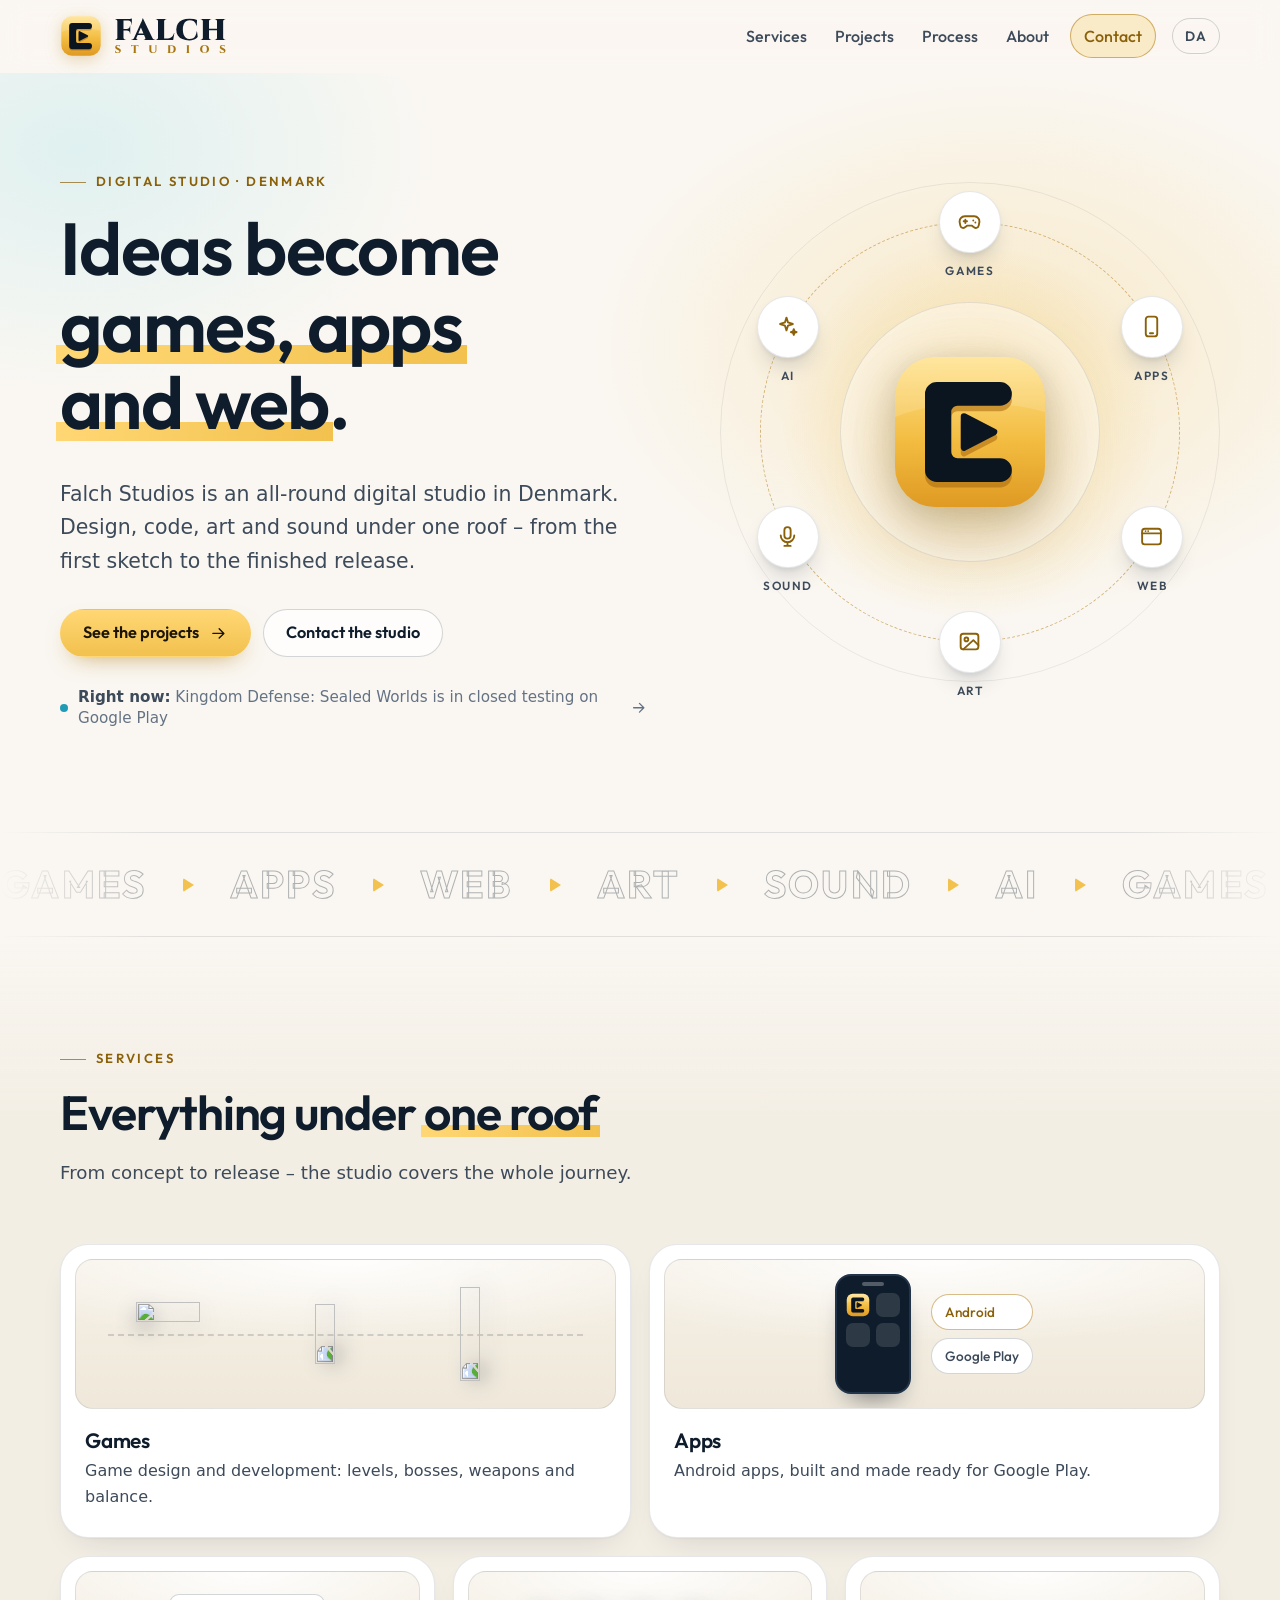
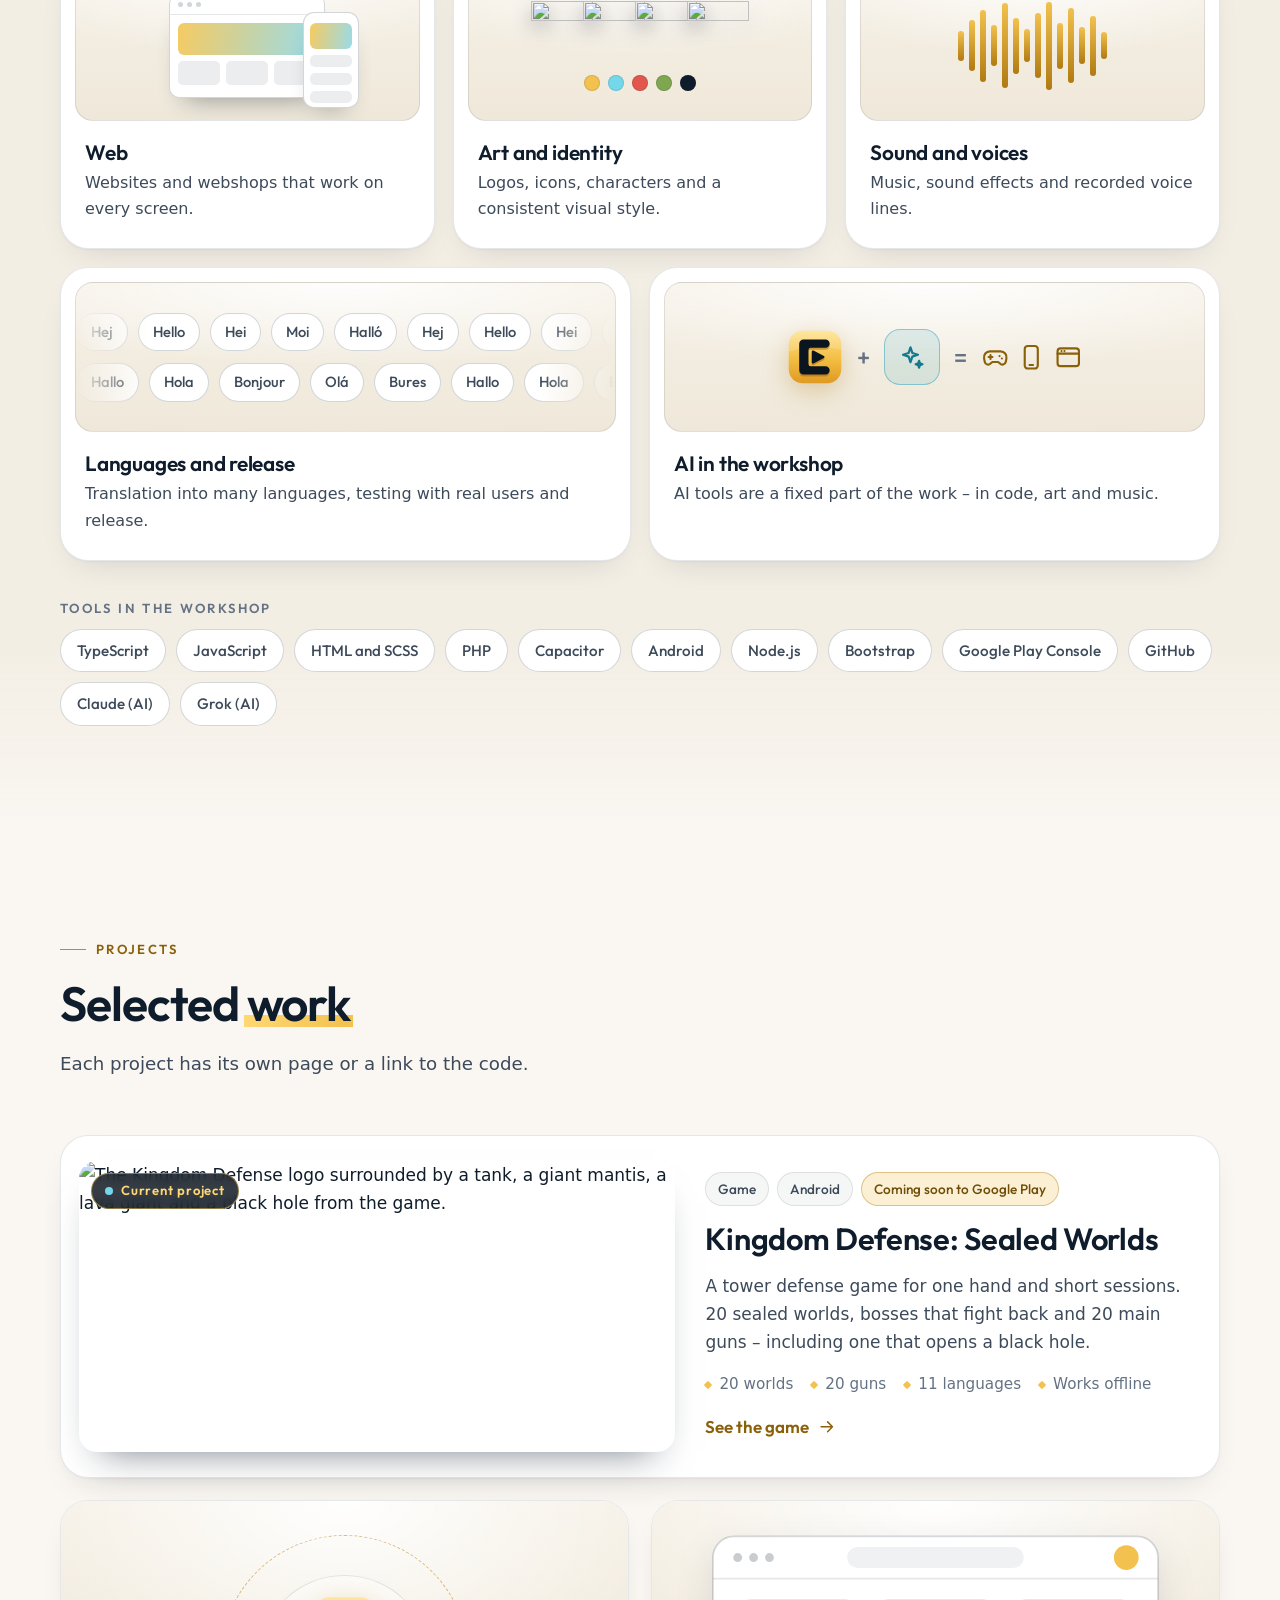
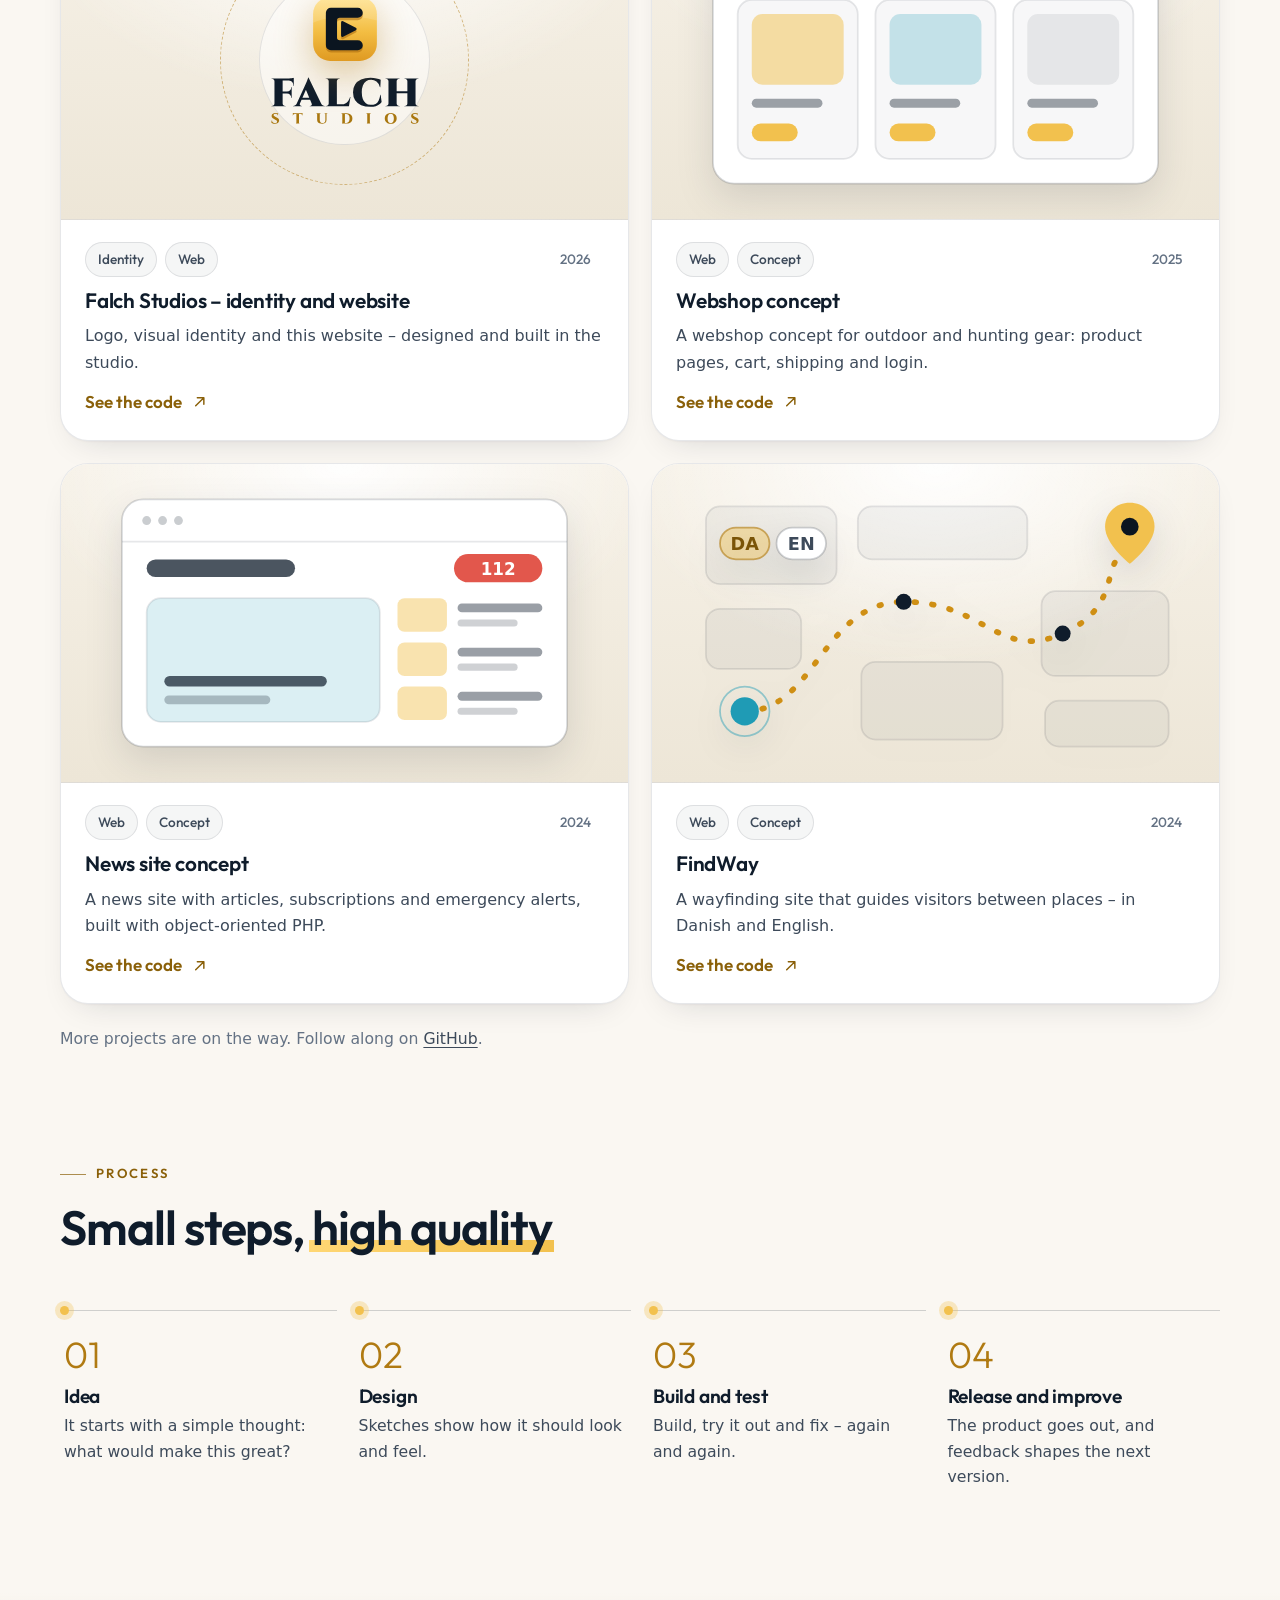
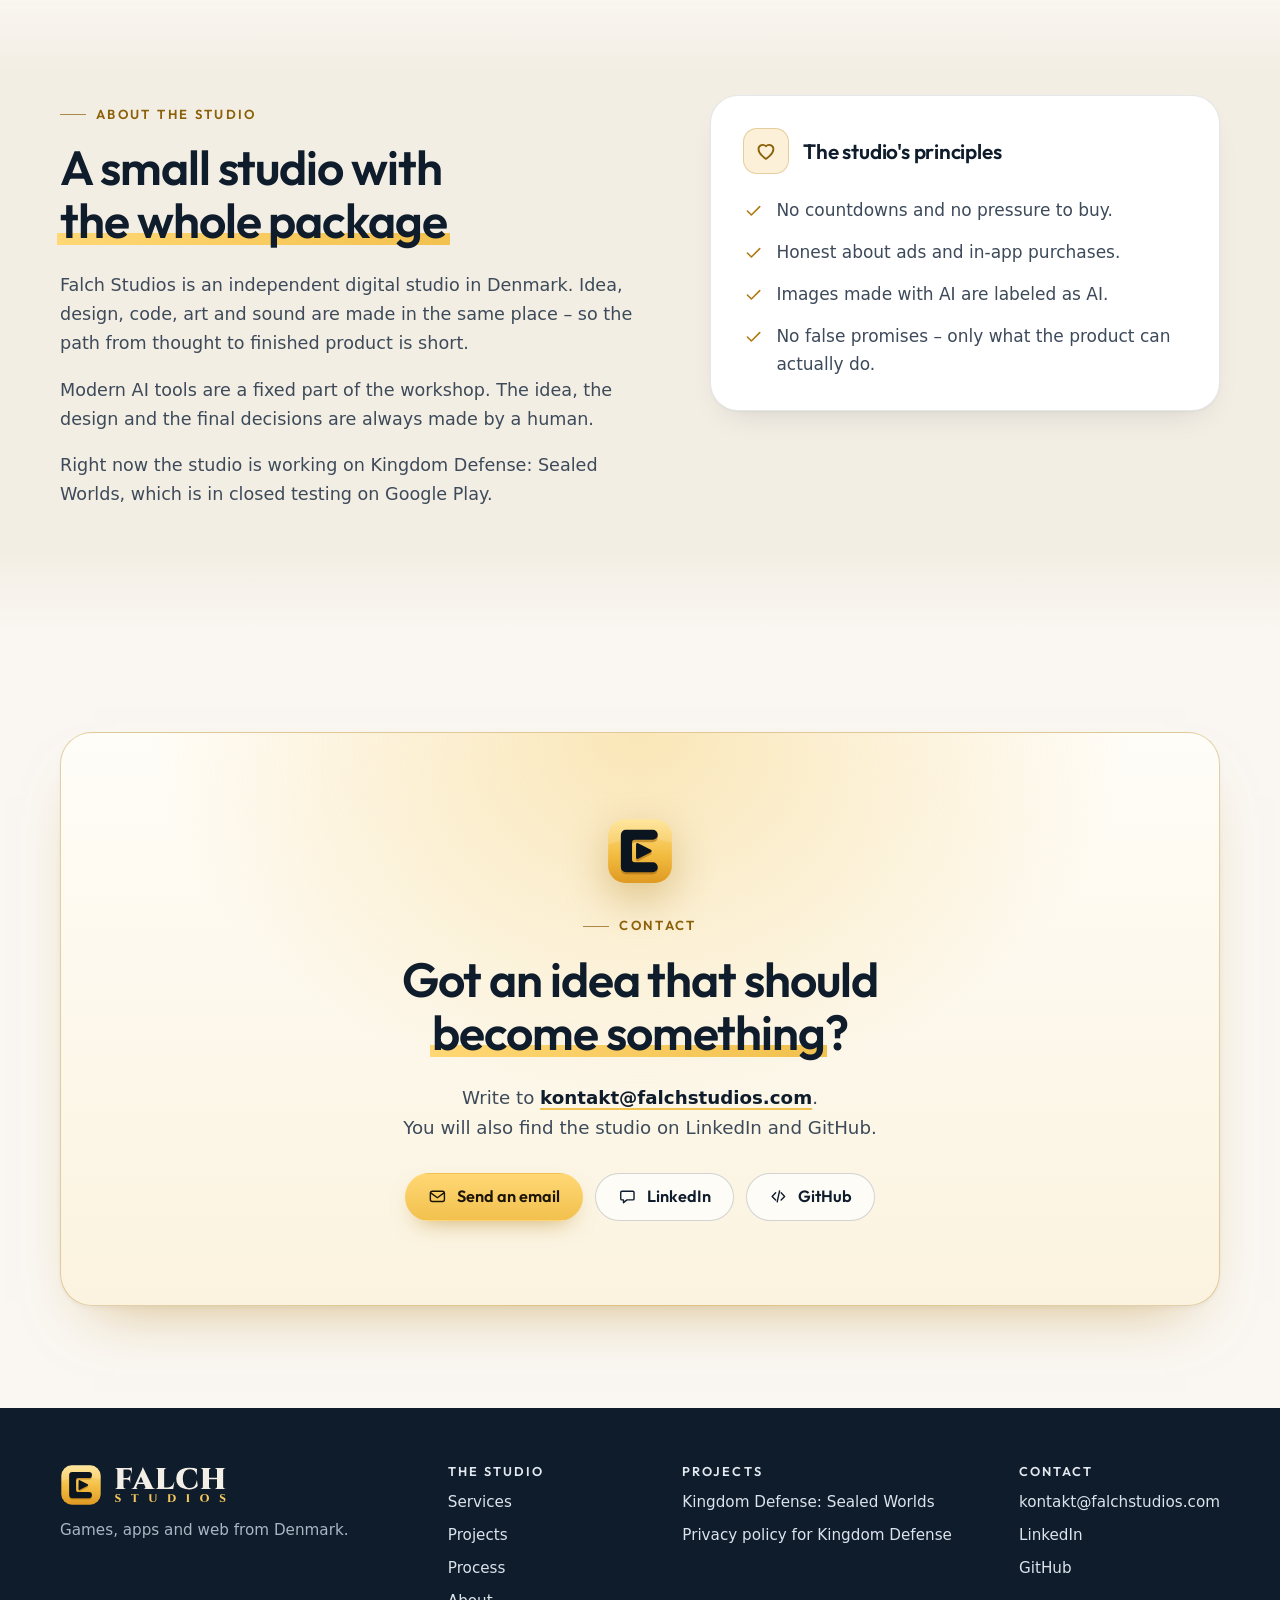
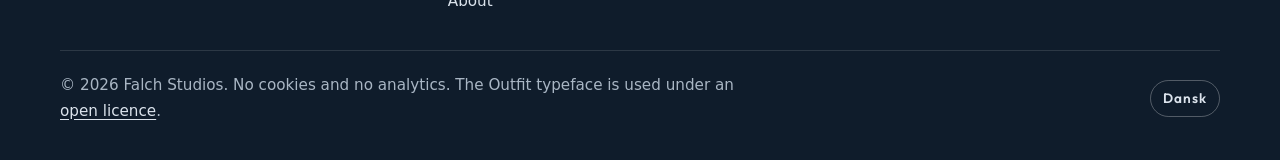
==== commit fdcc26dd: "Kontakt: mail-adressen kontakt@falchstudios.com på siden - Under Kontakt på begge forsider: adressen" ====
--- a/en/index.html
+++ b/en/index.html
@@ -29,7 +29,7 @@
   <link rel="stylesheet" href="../assets/css/style.css">
   <script>document.documentElement.classList.add("js")</script>
   <script src="../assets/js/main.js" defer></script>
-  <script type="application/ld+json">{"@context":"https://schema.org","@type":"Organization","name":"Falch Studios","url":"https://falchstudios.com/en/","logo":"https://falchstudios.com/brand/falch-studios-ikon-1024.png","description":"All-round digital studio in Denmark: games, apps, web, art and sound.","sameAs":["https://www.linkedin.com/in/emilkryger/","https://github.com/KrygerDev"]}</script>
+  <script type="application/ld+json">{"@context":"https://schema.org","@type":"Organization","name":"Falch Studios","url":"https://falchstudios.com/en/","logo":"https://falchstudios.com/brand/falch-studios-ikon-1024.png","description":"All-round digital studio in Denmark: games, apps, web, art and sound.","email":"kontakt@falchstudios.com","sameAs":["https://www.linkedin.com/in/emilkryger/","https://github.com/KrygerDev"]}</script>
 </head>
 <body id="top">
   <a class="skip-link" href="#content">Skip to content</a>
@@ -57,6 +57,7 @@
     <symbol id="i-check" viewBox="0 0 24 24"><path d="M5 12.5l4.5 4.5L19 7.5"/></symbol>
     <symbol id="i-code" viewBox="0 0 24 24"><path d="M8.5 7.5L4 12l4.5 4.5M15.5 7.5L20 12l-4.5 4.5M13.5 5l-3 14"/></symbol>
     <symbol id="i-chat" viewBox="0 0 24 24"><path d="M5 5.5h14A1.5 1.5 0 0 1 20.5 7v8a1.5 1.5 0 0 1-1.5 1.5h-7.5L7 20v-3.5H5A1.5 1.5 0 0 1 3.5 15V7A1.5 1.5 0 0 1 5 5.5z"/></symbol>
+    <symbol id="i-mail" viewBox="0 0 24 24"><rect x="3" y="5.5" width="18" height="13" rx="2.5"/><path d="M3.5 7.5l8.5 6.2 8.5-6.2"/></symbol>
   </svg>
 
   <header class="site-header">
@@ -390,9 +391,10 @@
           <svg class="cta__mark" viewBox="0 0 64 64" aria-hidden="true"><use href="#logo-base"/><use href="#logo-play"/></svg>
           <p class="eyebrow">Contact</p>
           <h2 id="contact-title">Got an idea that should <em>become something</em>?</h2>
-          <p>Message the studio on LinkedIn, or have a look at the code on GitHub.</p>
+          <p>Write to <a class="cta__mail" href="mailto:kontakt@falchstudios.com">kontakt@falchstudios.com</a>. <span class="keep">You will also find the studio on LinkedIn and GitHub.</span></p>
           <div class="actions">
-            <a class="btn btn--primary" href="https://www.linkedin.com/in/emilkryger/" rel="me"><svg class="i" aria-hidden="true"><use href="#i-chat"/></svg> Message on LinkedIn</a>
+            <a class="btn btn--primary" href="mailto:kontakt@falchstudios.com"><svg class="i" aria-hidden="true"><use href="#i-mail"/></svg> Send an email</a>
+            <a class="btn btn--ghost" href="https://www.linkedin.com/in/emilkryger/" rel="me"><svg class="i" aria-hidden="true"><use href="#i-chat"/></svg> LinkedIn</a>
             <a class="btn btn--ghost" href="https://github.com/KrygerDev" rel="me"><svg class="i" aria-hidden="true"><use href="#i-code"/></svg> GitHub</a>
           </div>
         </div>
@@ -430,6 +432,7 @@
         <div>
           <h2>Contact</h2>
           <ul>
+            <li><a href="mailto:kontakt@falchstudios.com">kontakt@falchstudios.com</a></li>
             <li><a href="https://www.linkedin.com/in/emilkryger/" rel="me">LinkedIn</a></li>
             <li><a href="https://github.com/KrygerDev" rel="me">GitHub</a></li>
           </ul>
--- a/assets/css/style.css
+++ b/assets/css/style.css
@@ -951,8 +951,13 @@
 }
 .cta__mark { width: 68px; height: 68px; margin: 0 auto 22px; overflow: visible; filter: drop-shadow(0 14px 22px rgba(176, 122, 18, 0.4)); }
 .cta h2 { max-width: 15em; margin-inline: auto; }
-.cta p:not(.eyebrow) { max-width: 34em; margin-inline: auto; color: var(--text-2); font-size: 1.14rem; }
+.cta p:not(.eyebrow) { max-width: 34em; margin-inline: auto; color: var(--text-2); font-size: 1.14rem; text-wrap: balance; }
 .cta .actions { justify-content: center; }
+/* Mail-adressen står som almindelig tekst, så den også kan kopieres */
+.cta__mail { color: var(--text); font-weight: 600; text-decoration: underline; text-decoration-color: var(--gold); text-decoration-thickness: 2px; text-underline-offset: 4px; overflow-wrap: anywhere; }
+.cta__mail:hover { color: var(--gold-ink); }
+/* Holder en sætning samlet, så den skifter linje som en helhed */
+.keep { display: inline-block; }
 
 /* ---------- Bund (den eneste mørke flade: mørkeblå med guld) ---------- */
 
@@ -965,7 +970,8 @@
 }
 .footer-grid { display: grid; gap: 30px; }
 @media (min-width: 600px) { .footer-grid { grid-template-columns: 1fr 1fr; } }
-@media (min-width: 980px) { .footer-grid { grid-template-columns: 1.5fr 0.8fr 1.2fr 0.8fr; } }
+@media (min-width: 980px) { .footer-grid { grid-template-columns: 1.4fr 0.8fr 1.2fr auto; } }
+.site-footer a[href^="mailto:"] { white-space: nowrap; }
 .footer-grid .brand { margin-bottom: 12px; color: #f4efe6; }
 .site-footer .logo-mark { filter: none; }
 .site-footer h2 {
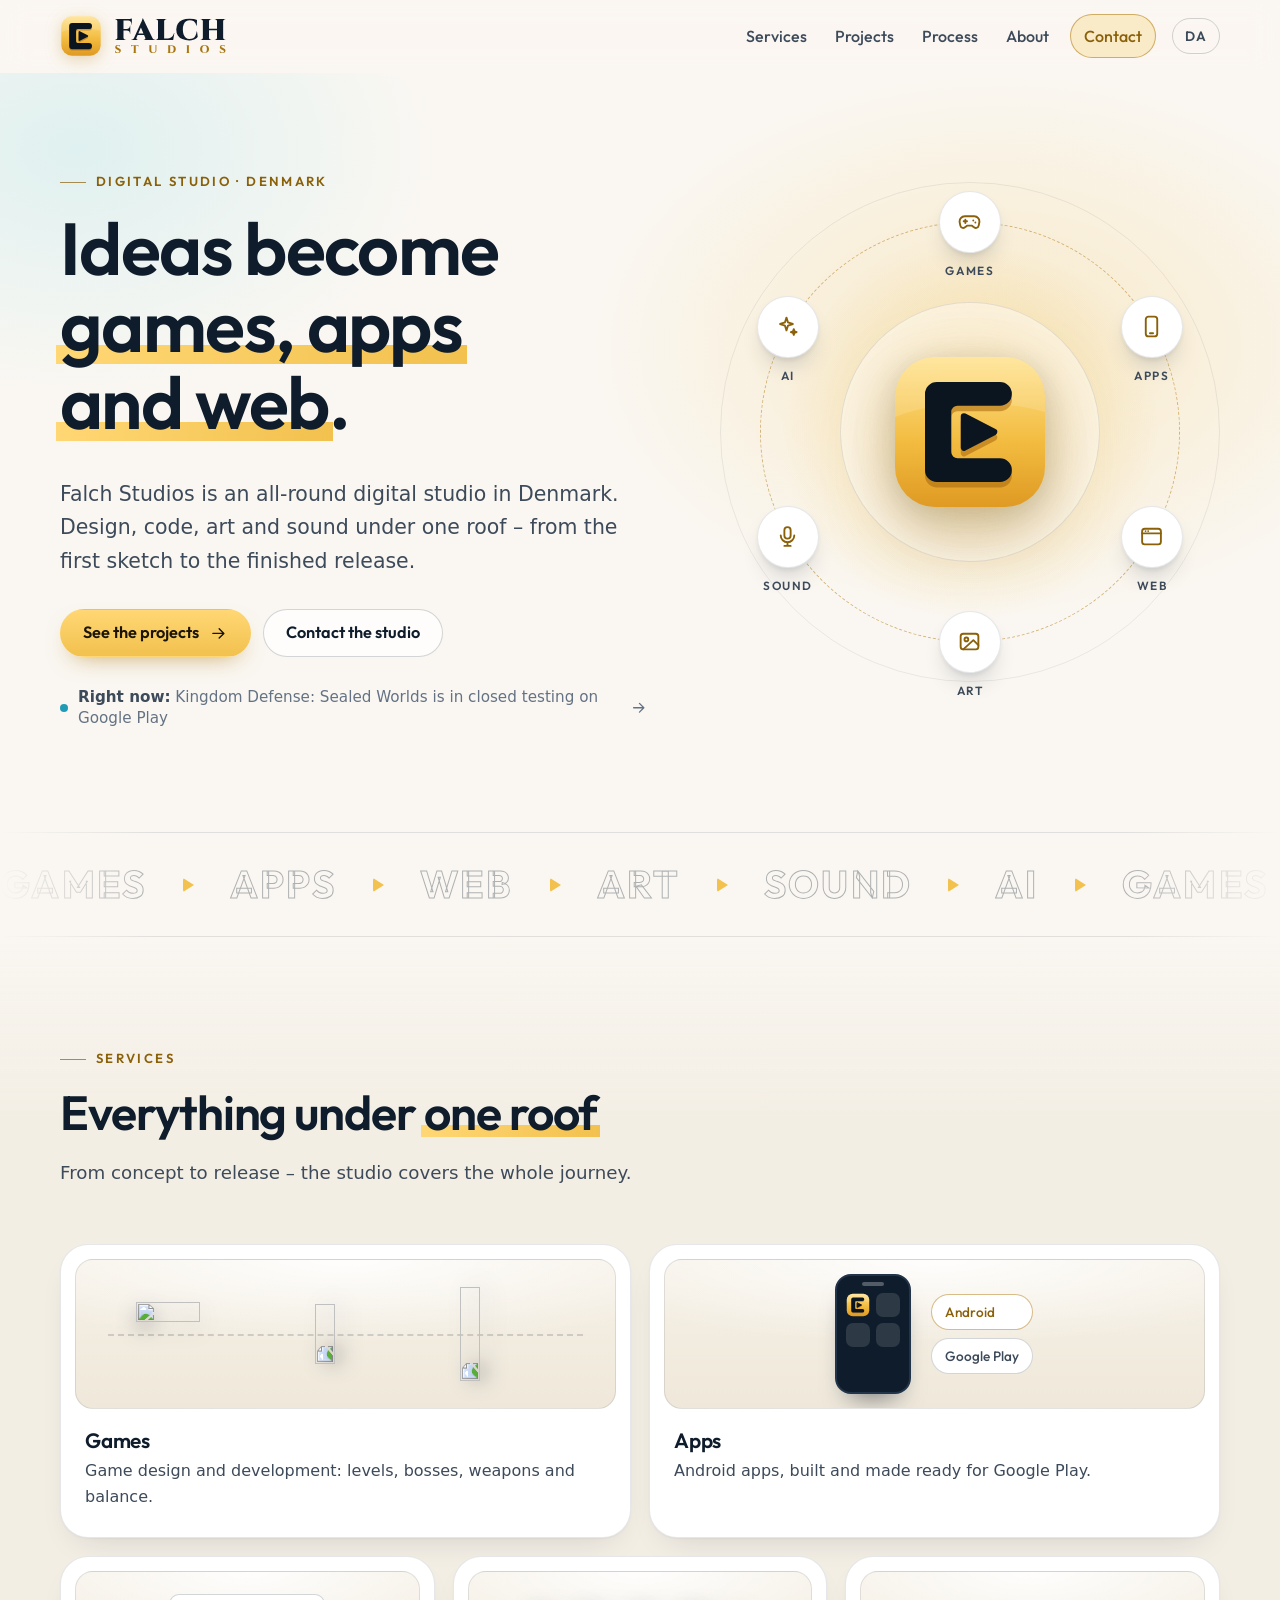
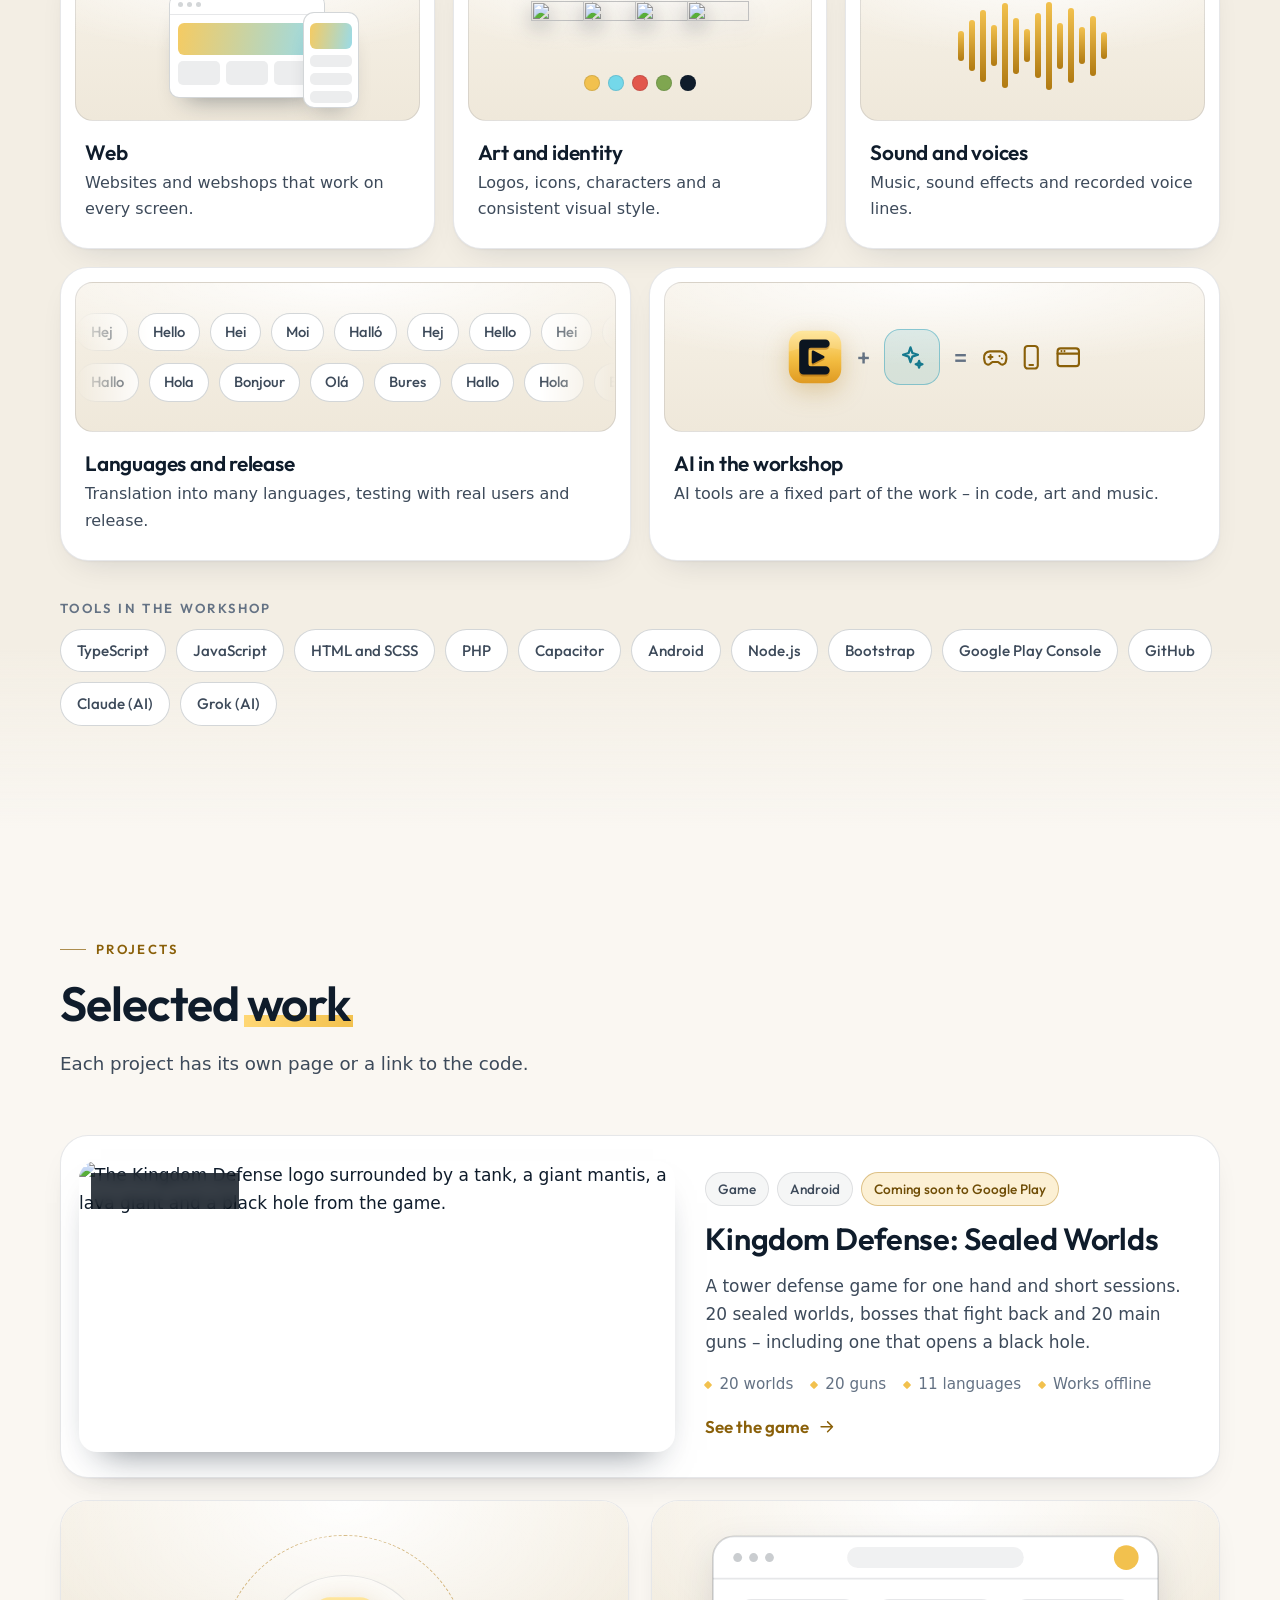
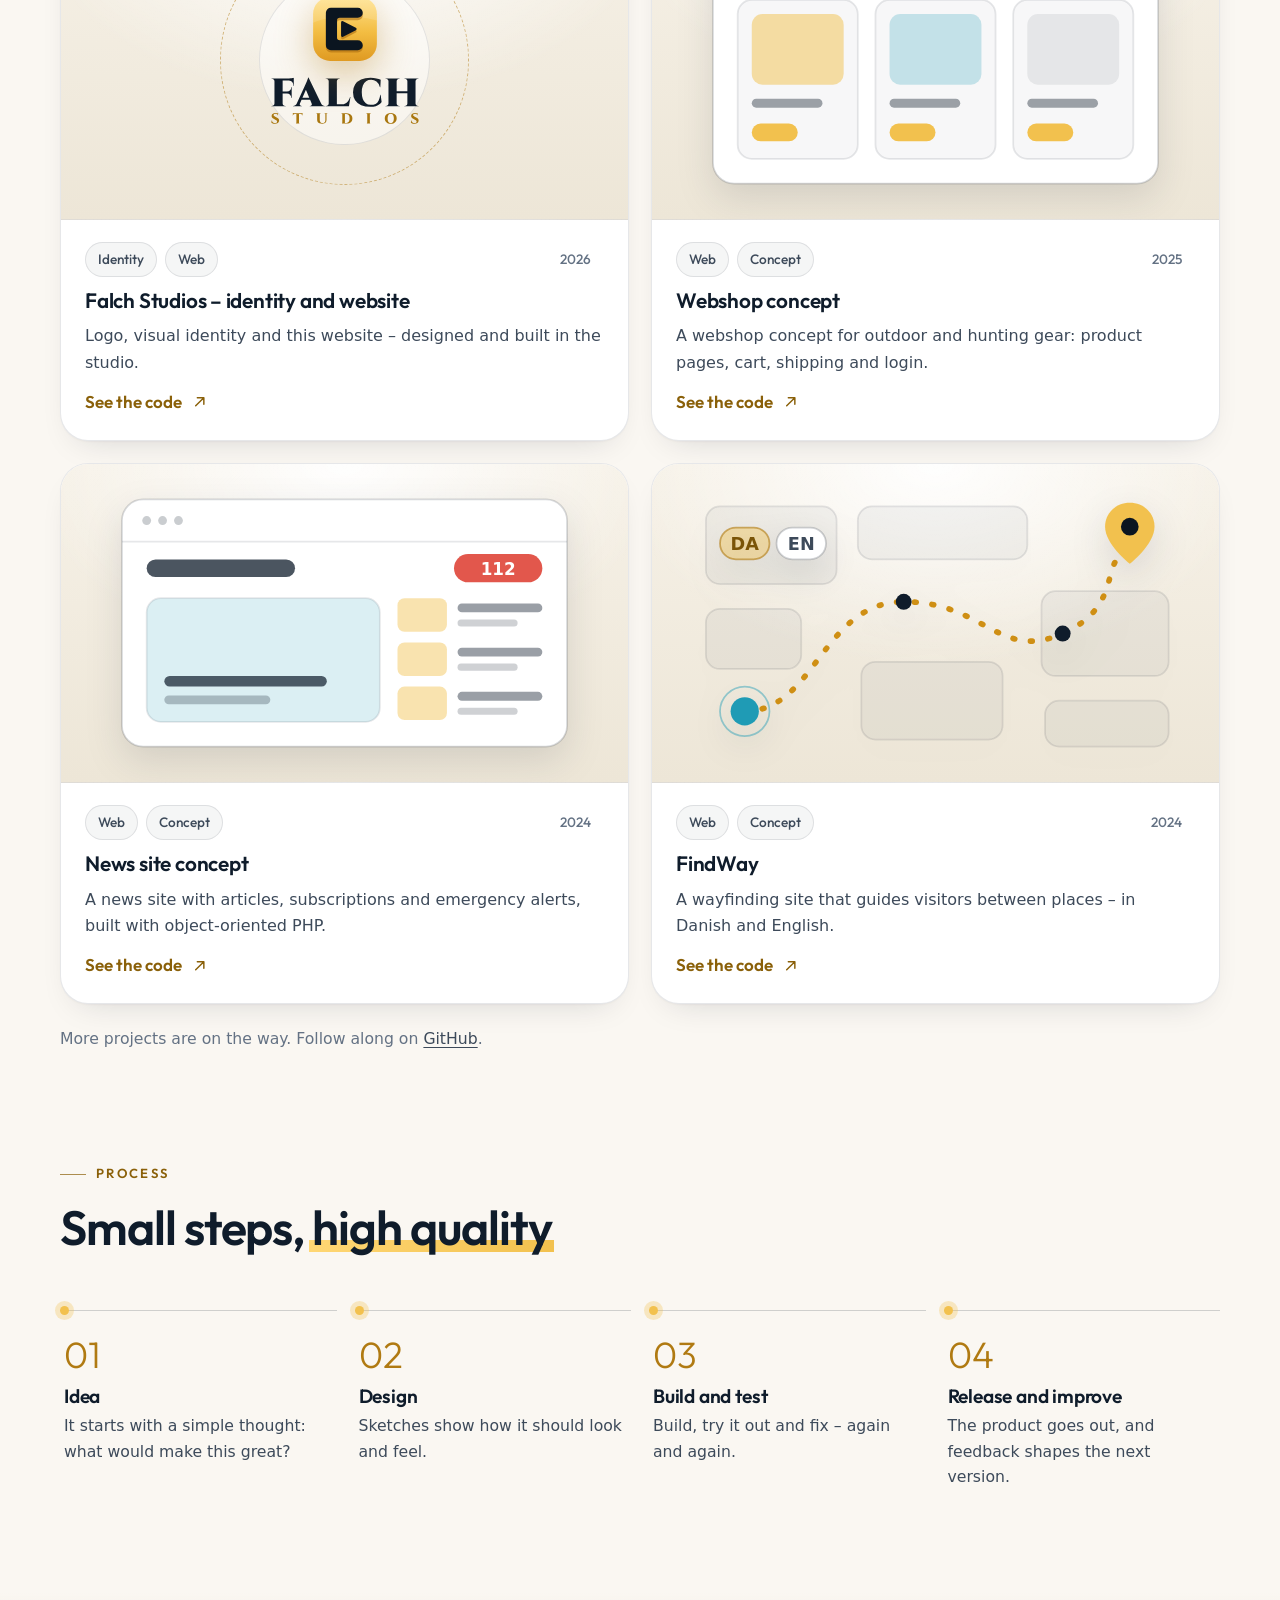
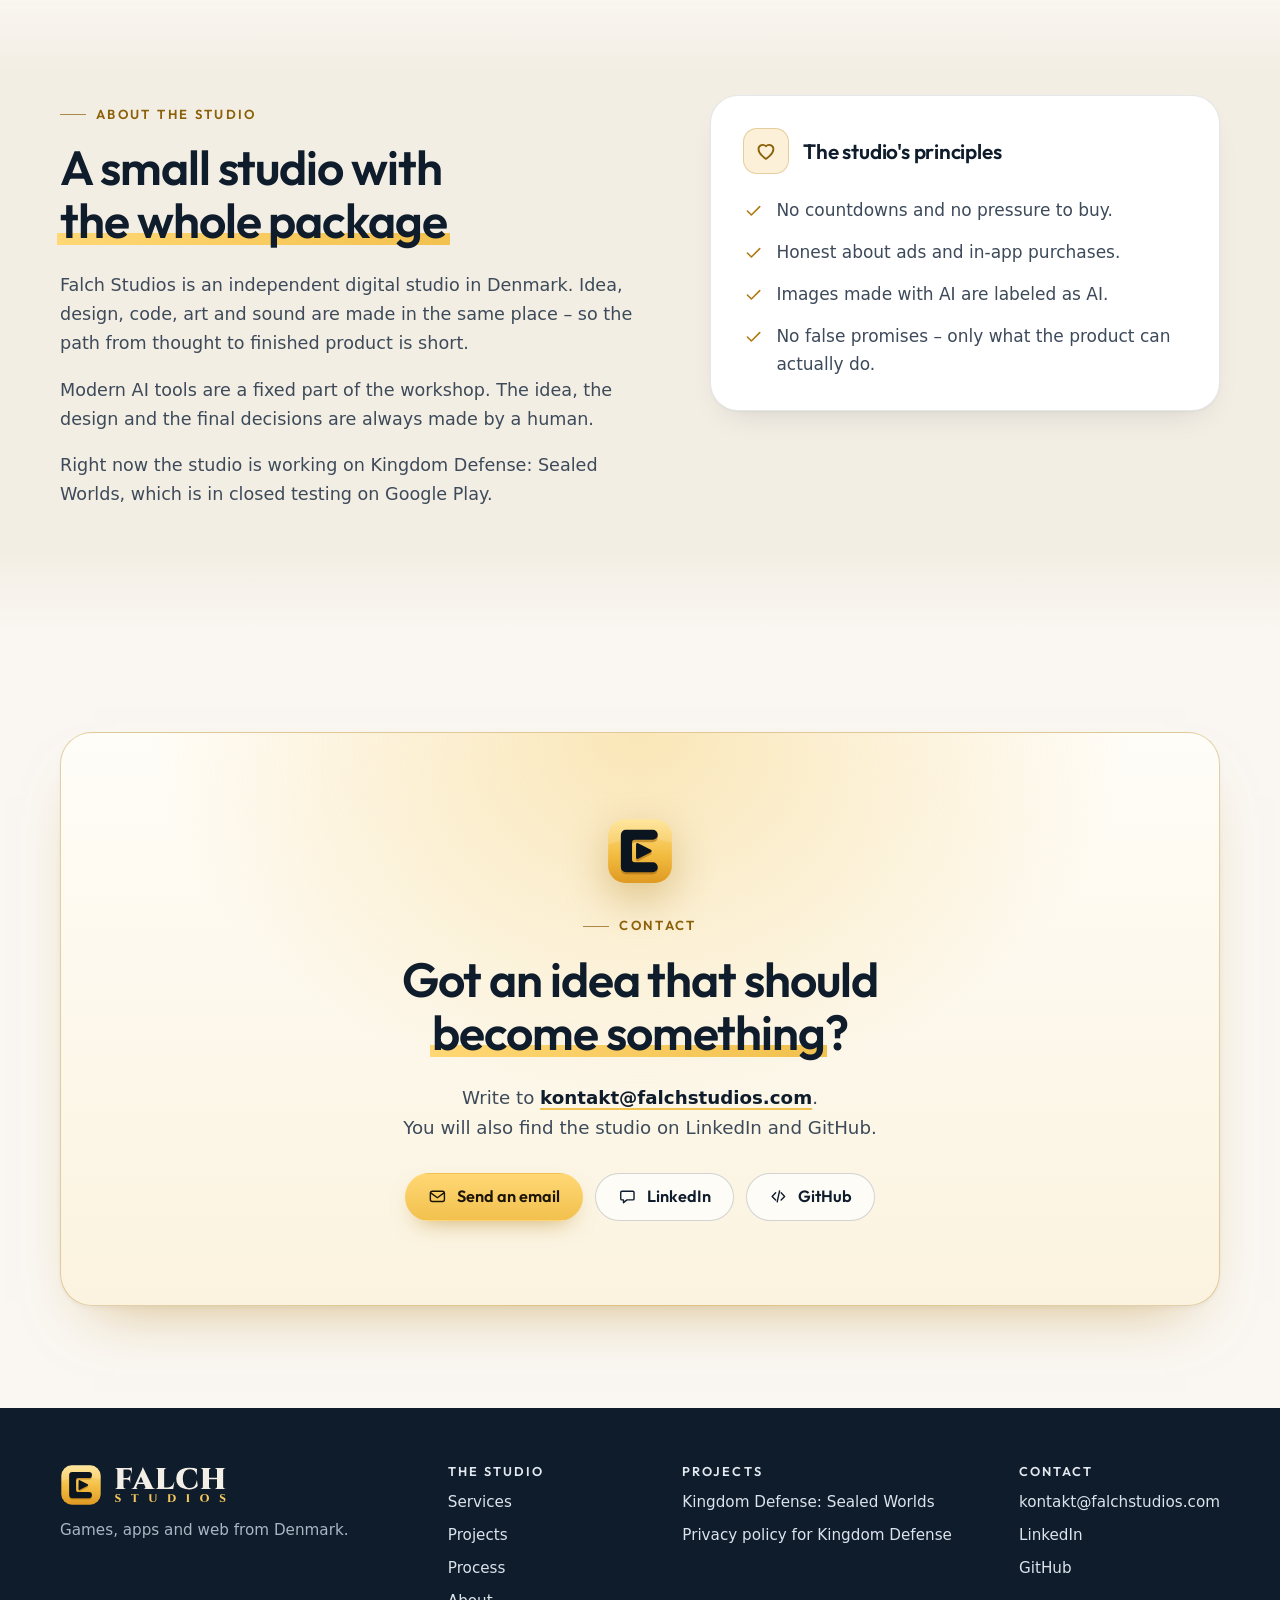
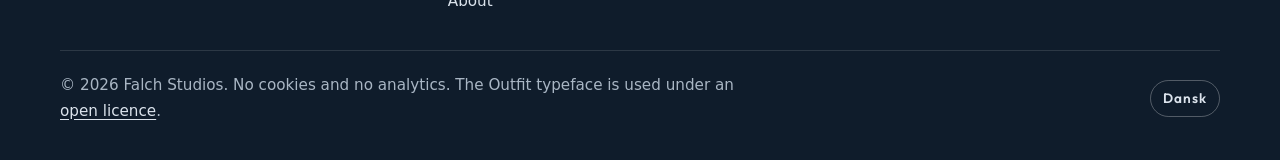
==== commit ddeb8632: "Domæne: CNAME og link til det nye projekt Siden flytter til sit eget GitHub-projekt, KrygerDev/falch" ====
--- a/en/index.html
+++ b/en/index.html
@@ -267,7 +267,7 @@
             </div>
             <div class="work__body">
               <ul class="tags"><li class="tag">Identity</li><li class="tag">Web</li><li class="tag tag--year">2026</li></ul>
-              <h3><a class="stretched" href="https://github.com/KrygerDev/KrygerDev.github.io">Falch Studios – identity and website</a></h3>
+              <h3><a class="stretched" href="https://github.com/KrygerDev/falchstudios.com">Falch Studios – identity and website</a></h3>
               <p>Logo, visual identity and this website – designed and built in the studio.</p>
               <span class="link-arrow" aria-hidden="true">See the code <svg class="i"><use href="#i-out"/></svg></span>
             </div>
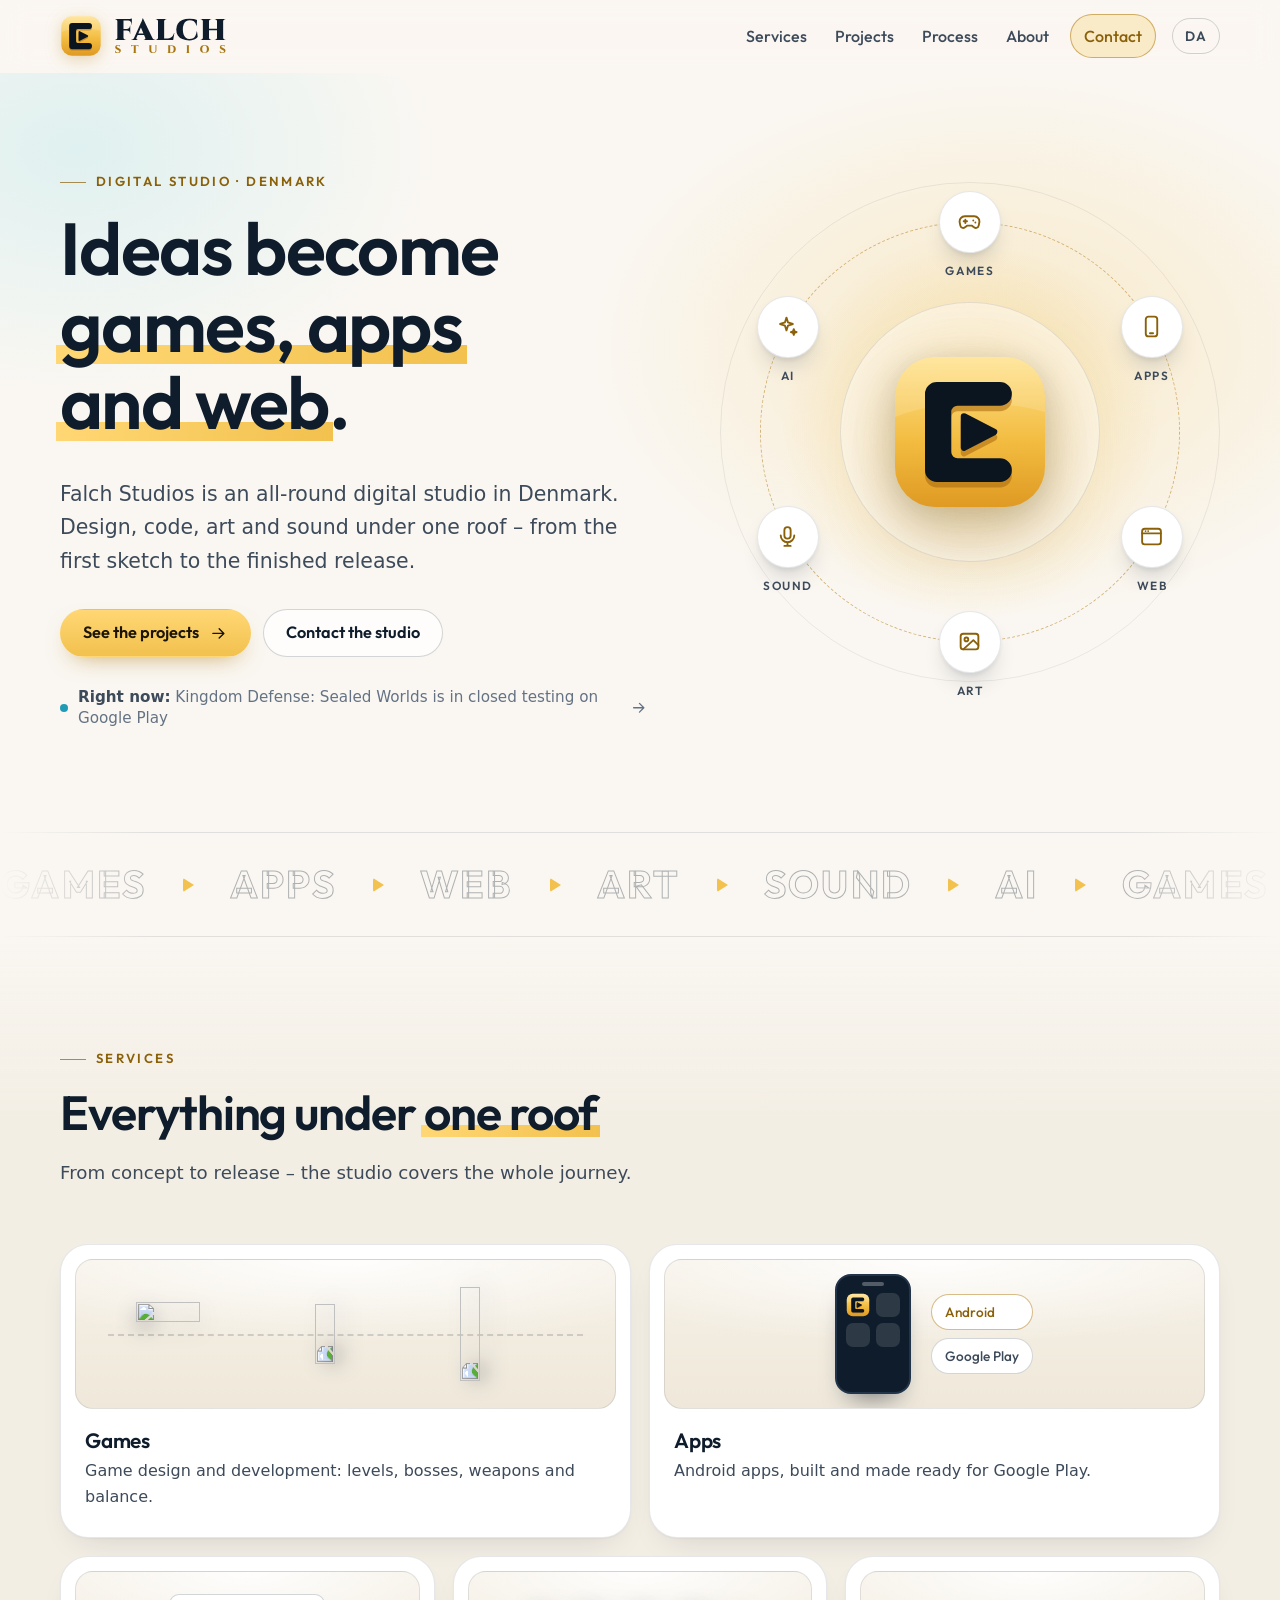
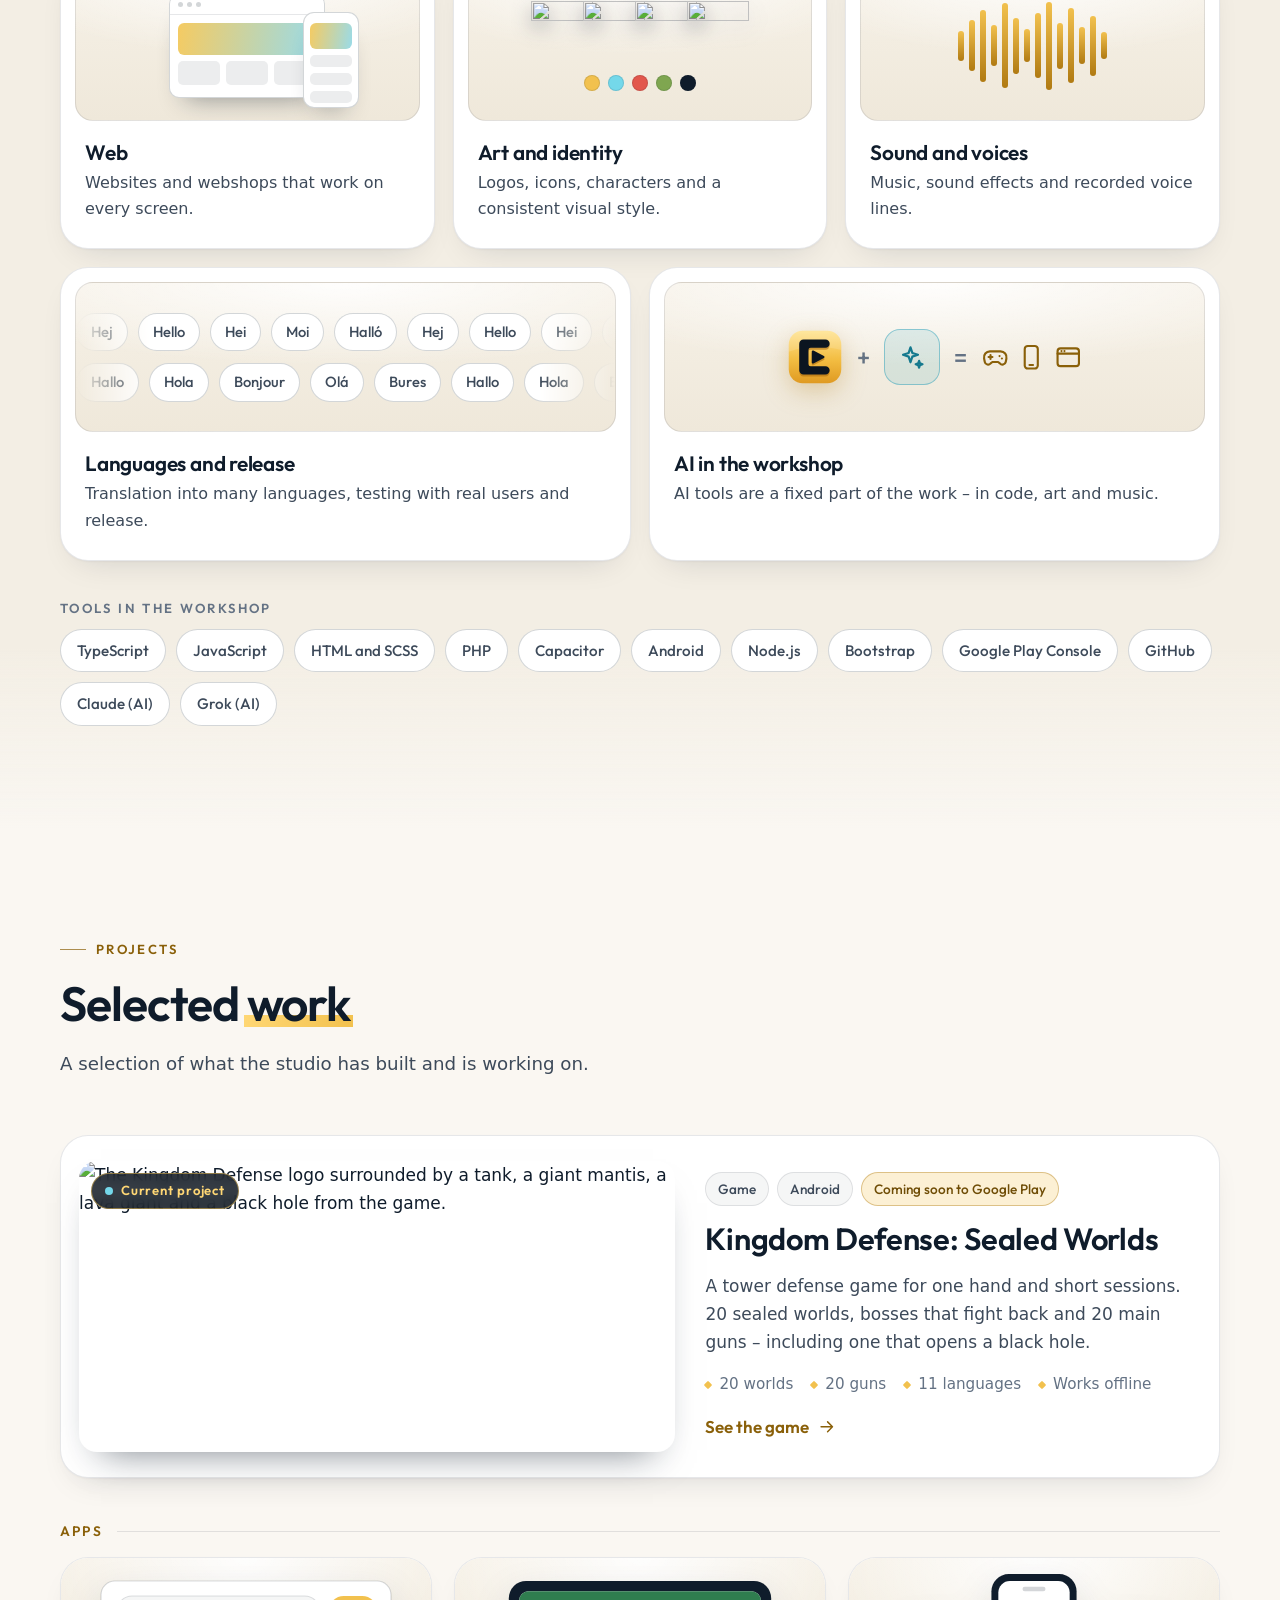
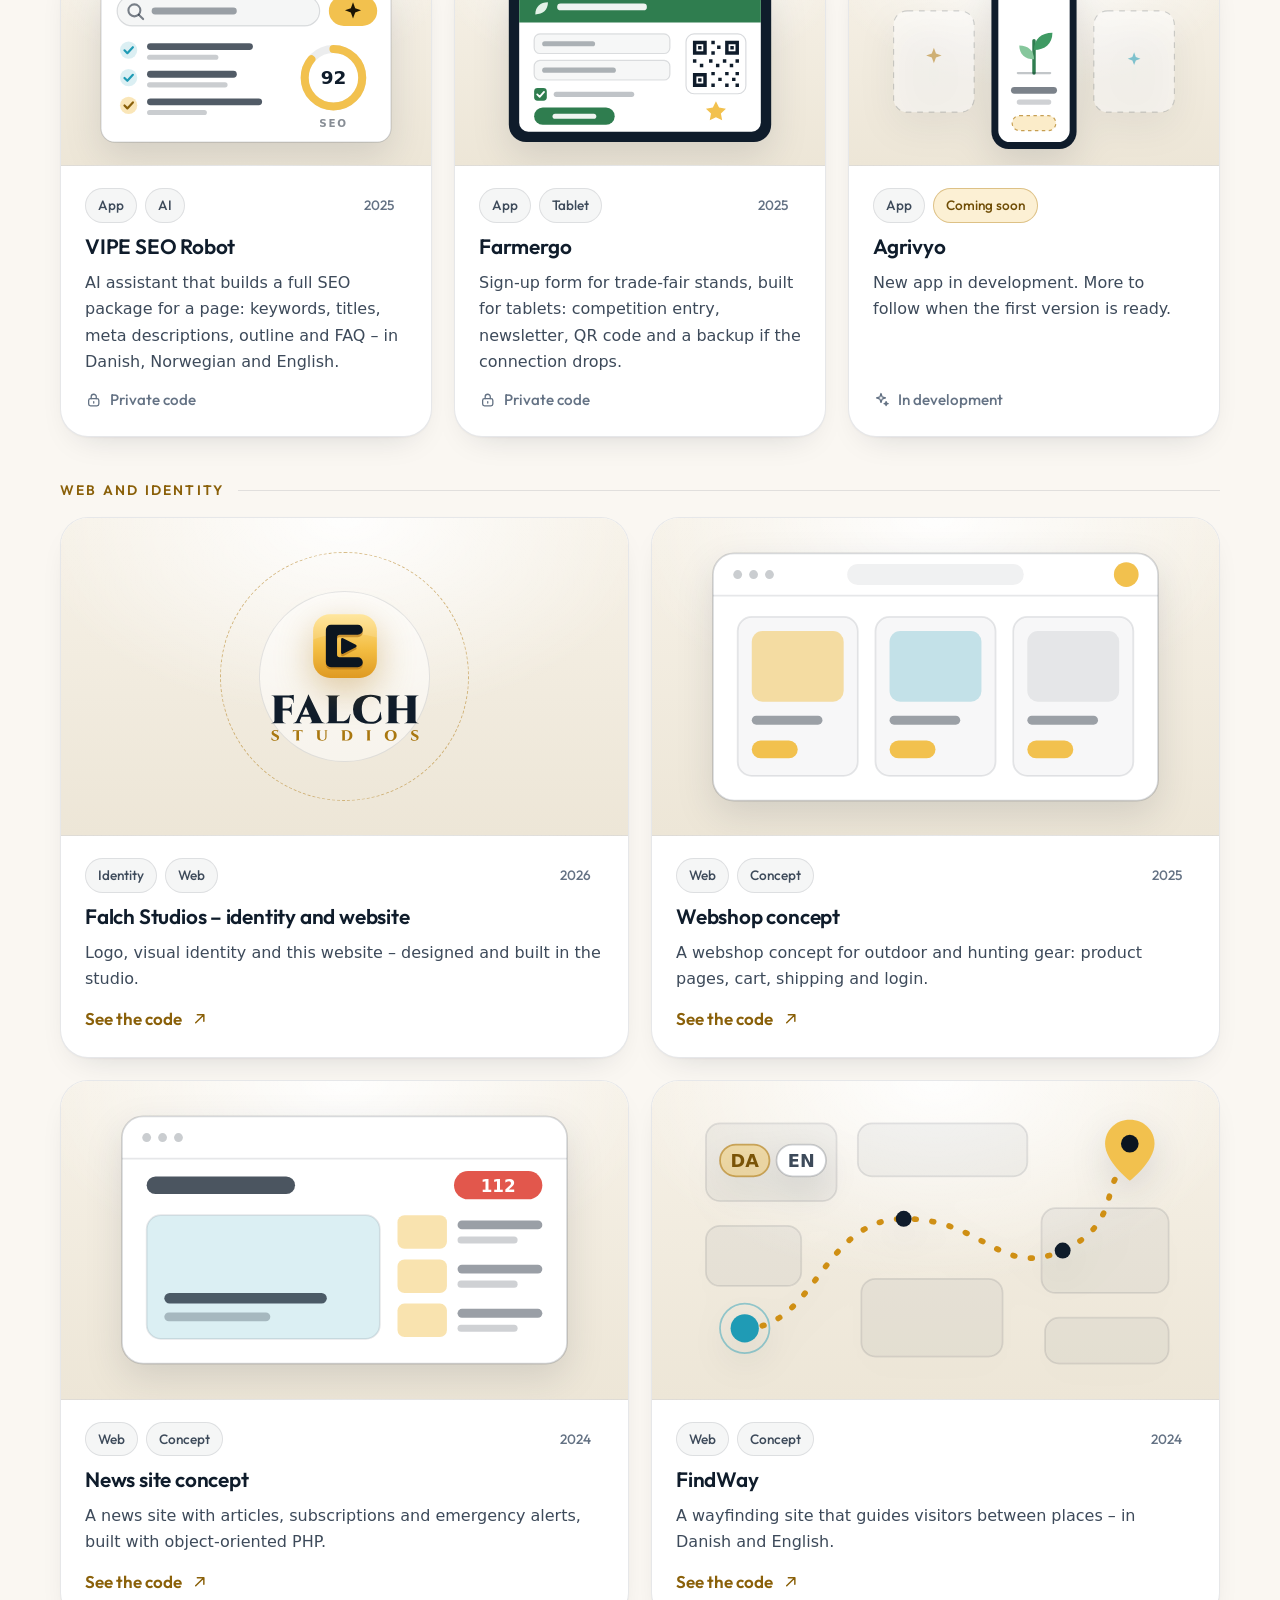
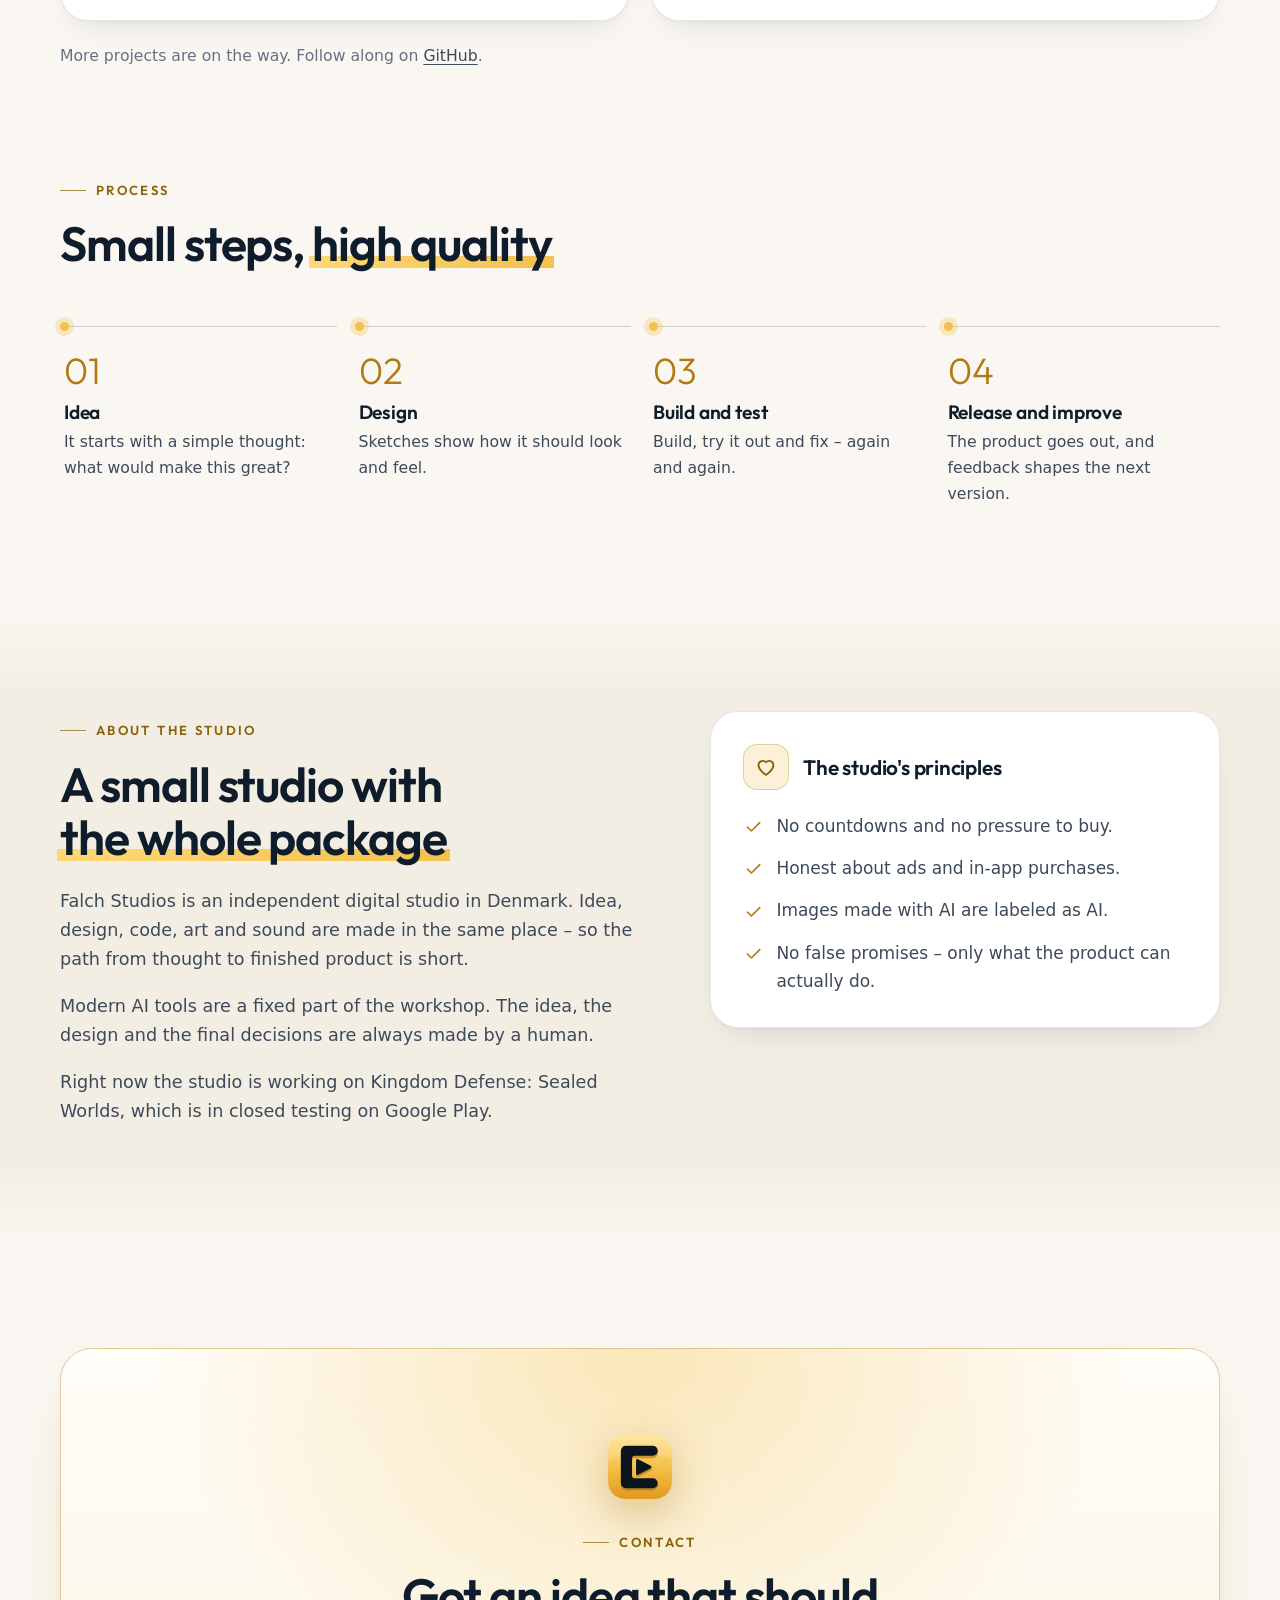
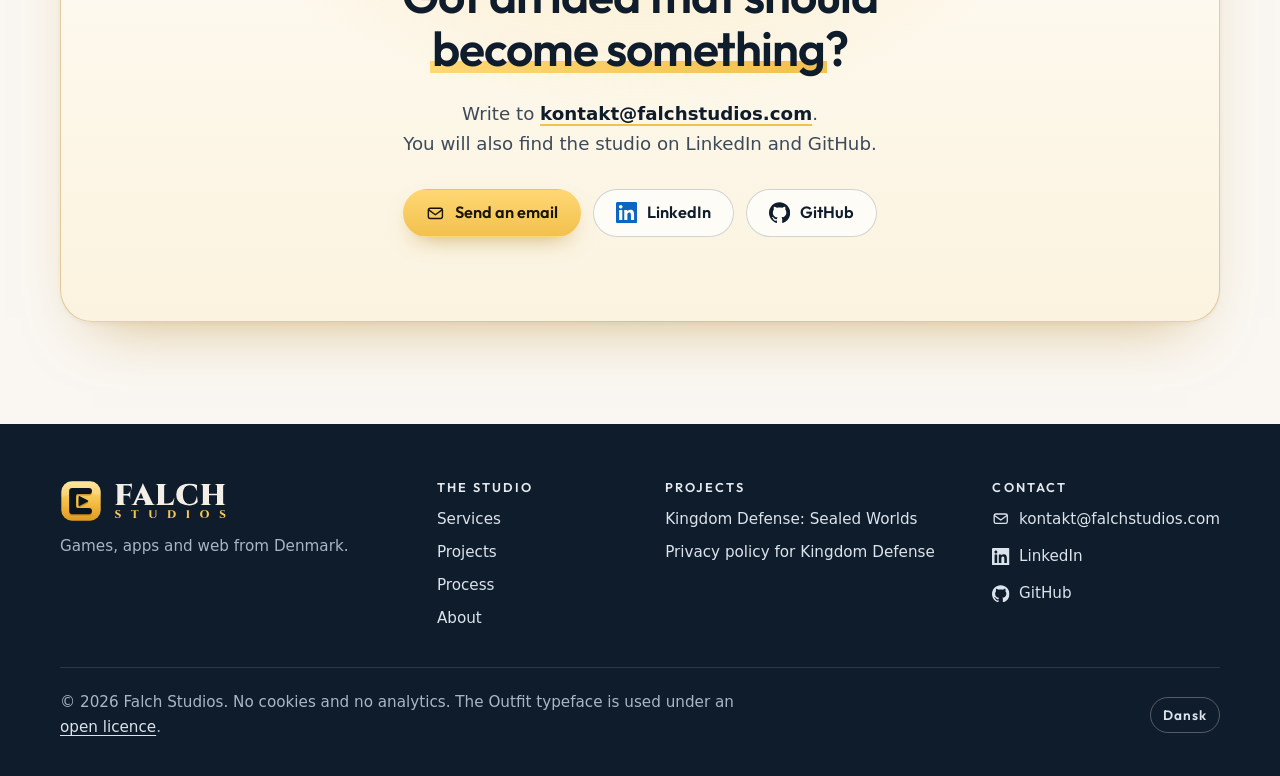
==== commit ccd56894: "Version 5: apps, LinkedIn- og GitHub-logo, links i ny fane - Projekter er delt i "Apps" og "Web og i" ====
--- a/en/index.html
+++ b/en/index.html
@@ -58,6 +58,9 @@
     <symbol id="i-code" viewBox="0 0 24 24"><path d="M8.5 7.5L4 12l4.5 4.5M15.5 7.5L20 12l-4.5 4.5M13.5 5l-3 14"/></symbol>
     <symbol id="i-chat" viewBox="0 0 24 24"><path d="M5 5.5h14A1.5 1.5 0 0 1 20.5 7v8a1.5 1.5 0 0 1-1.5 1.5h-7.5L7 20v-3.5H5A1.5 1.5 0 0 1 3.5 15V7A1.5 1.5 0 0 1 5 5.5z"/></symbol>
     <symbol id="i-mail" viewBox="0 0 24 24"><rect x="3" y="5.5" width="18" height="13" rx="2.5"/><path d="M3.5 7.5l8.5 6.2 8.5-6.2"/></symbol>
+    <symbol id="i-lock" viewBox="0 0 24 24"><rect x="5" y="10.5" width="14" height="10" rx="2.5"/><path d="M8.5 10.5V8a3.5 3.5 0 0 1 7 0v2.5M12 14.5v2"/></symbol>
+    <symbol id="i-linkedin" viewBox="0 0 24 24"><path d="M20.447 20.452h-3.554v-5.569c0-1.328-.027-3.037-1.852-3.037-1.853 0-2.136 1.445-2.136 2.939v5.667H9.351V9h3.414v1.561h.046c.477-.9 1.637-1.85 3.37-1.85 3.601 0 4.267 2.37 4.267 5.455v6.286zM5.337 7.433c-1.144 0-2.063-.926-2.063-2.065 0-1.138.92-2.063 2.063-2.063 1.14 0 2.064.925 2.064 2.063 0 1.139-.925 2.065-2.064 2.065zm1.782 13.019H3.555V9h3.564v11.452zM22.225 0H1.771C.792 0 0 .774 0 1.729v20.542C0 23.227.792 24 1.771 24h20.451C23.2 24 24 23.227 24 22.271V1.729C24 .774 23.2 0 22.222 0h.003z"/></symbol>
+    <symbol id="i-github" viewBox="0 0 24 24"><path d="M12 .297c-6.63 0-12 5.373-12 12 0 5.303 3.438 9.8 8.205 11.385.6.113.82-.258.82-.577 0-.285-.01-1.04-.015-2.04-3.338.724-4.042-1.61-4.042-1.61C4.422 18.07 3.633 17.7 3.633 17.7c-1.087-.744.084-.729.084-.729 1.205.084 1.838 1.236 1.838 1.236 1.07 1.835 2.809 1.305 3.495.998.108-.776.417-1.305.76-1.605-2.665-.3-5.466-1.332-5.466-5.93 0-1.31.465-2.38 1.235-3.22-.135-.303-.54-1.523.105-3.176 0 0 1.005-.322 3.3 1.23.96-.267 1.98-.399 3-.405 1.02.006 2.04.138 3 .405 2.28-1.552 3.285-1.23 3.285-1.23.645 1.653.24 2.873.12 3.176.765.84 1.23 1.91 1.23 3.22 0 4.61-2.805 5.625-5.475 5.92.42.36.81 1.096.81 2.22 0 1.606-.015 2.896-.015 3.286 0 .315.21.69.825.57C20.565 22.092 24 17.592 24 12.297c0-6.627-5.373-12-12-12"/></symbol>
   </svg>
 
   <header class="site-header">
@@ -230,7 +233,7 @@
         <div class="section-head reveal">
           <p class="eyebrow">Projects</p>
           <h2 id="projects-title">Selected <em>work</em></h2>
-          <p>Each project has its own page or a link to the code.</p>
+          <p>A selection of what the studio has built and is working on.</p>
         </div>
 
         <article class="project spot reveal" data-tilt>
@@ -256,6 +259,83 @@
           </div>
         </article>
 
+        <h3 class="work-title reveal">Apps</h3>
+        <ul class="work work--3" data-stagger>
+          <li class="work__card work__card--static spot reveal">
+            <div class="cover" aria-hidden="true">
+              <svg viewBox="0 0 320 180">
+                <rect x="34" y="20" width="252" height="140" rx="12" fill="#ffffff" stroke="rgba(15,28,43,.16)"/>
+                <rect x="48" y="33" width="176" height="26" rx="13" fill="rgba(15,28,43,.04)" stroke="rgba(15,28,43,.14)"/>
+                <circle cx="63" cy="45.500" r="5.200" fill="none" stroke="rgba(15,28,43,.55)" stroke-width="1.800"/><path d="M67 49.500l3.600 3.600" fill="none" stroke="rgba(15,28,43,.55)" stroke-width="1.800" stroke-linecap="round"/>
+                <rect x="78" y="43" width="74" height="6" rx="3" fill="rgba(15,28,43,.4)"/>
+                <rect x="232" y="33" width="42" height="26" rx="13" fill="#f2c14e"/><path d="M253 38.500l1.900 5.100 5.100 1.900-5.100 1.900-1.900 5.100-1.900-5.100-5.100-1.900 5.100-1.900z" fill="#1b1404"/>
+                <circle cx="58" cy="80" r="7.500" fill="rgba(31,155,181,.16)"/><path d="M54.400 80.200l2.500 2.500 4.800-5.200" fill="none" stroke="#1f9bb5" stroke-width="1.900" stroke-linecap="round" stroke-linejoin="round"/><rect x="74" y="74" width="92" height="6" rx="3" fill="rgba(15,28,43,.72)"/><rect x="74" y="84" width="62" height="4.500" rx="2.250" fill="rgba(15,28,43,.22)"/>
+                <circle cx="58" cy="104" r="7.500" fill="rgba(31,155,181,.16)"/><path d="M54.400 104.200l2.500 2.500 4.800-5.200" fill="none" stroke="#1f9bb5" stroke-width="1.900" stroke-linecap="round" stroke-linejoin="round"/><rect x="74" y="98" width="78" height="6" rx="3" fill="rgba(15,28,43,.72)"/><rect x="74" y="108" width="70" height="4.500" rx="2.250" fill="rgba(15,28,43,.22)"/>
+                <circle cx="58" cy="128" r="7.500" fill="rgba(242,193,78,.4)"/><path d="M54.400 128.200l2.500 2.500 4.800-5.200" fill="none" stroke="#8a6009" stroke-width="1.900" stroke-linecap="round" stroke-linejoin="round"/><rect x="74" y="122" width="100" height="6" rx="3" fill="rgba(15,28,43,.72)"/><rect x="74" y="132" width="52" height="4.500" rx="2.250" fill="rgba(15,28,43,.22)"/>
+                <circle cx="236" cy="104" r="25" fill="none" stroke="rgba(15,28,43,.08)" stroke-width="7"/><circle cx="236" cy="104" r="25" fill="none" stroke="#f2c14e" stroke-width="7" stroke-linecap="round" stroke-dasharray="135 157.100" transform="rotate(-90 236 104)"/>
+                <text x="236" y="109.500" text-anchor="middle" font-family="Segoe UI, system-ui, sans-serif" font-size="16" font-weight="700" fill="#0f1c2b">92</text>
+                <text x="236" y="147" text-anchor="middle" font-family="Segoe UI, system-ui, sans-serif" font-size="9" font-weight="700" letter-spacing="1.500" fill="rgba(15,28,43,.5)">SEO</text>
+              </svg>
+            </div>
+            <div class="work__body">
+              <ul class="tags"><li class="tag">App</li><li class="tag">AI</li><li class="tag tag--year">2025</li></ul>
+              <h4>VIPE SEO Robot</h4>
+              <p>AI assistant that builds a full SEO package for a page: keywords, titles, meta descriptions, outline and FAQ – in Danish, Norwegian and English.</p>
+              <span class="work__lock"><svg class="i" aria-hidden="true"><use href="#i-lock"/></svg> Private code</span>
+            </div>
+          </li>
+          <li class="work__card work__card--static spot reveal">
+            <div class="cover" aria-hidden="true">
+              <svg viewBox="0 0 320 180">
+                <rect x="46" y="20" width="228" height="140" rx="15" fill="#0f1c2b"/>
+                <rect x="55" y="29" width="210" height="122" rx="8" fill="#ffffff"/>
+                <path d="M55 37a8 8 0 0 1 8-8h194a8 8 0 0 1 8 8v19H55z" fill="#2f7d4f"/>
+                <path d="M69 49c0-6.600 4.400-10.500 11-10.500 0 6.600-4.400 10.500-11 10.500z" fill="#e3f2e7"/><rect x="88" y="39.500" width="78" height="6" rx="3" fill="rgba(255,255,255,.92)"/>
+                <rect x="68" y="66" width="118" height="17" rx="5" fill="rgba(15,28,43,.035)" stroke="rgba(15,28,43,.14)"/><rect x="75" y="72.250" width="46" height="4.500" rx="2.250" fill="rgba(15,28,43,.32)"/>
+                <rect x="68" y="89" width="118" height="17" rx="5" fill="rgba(15,28,43,.035)" stroke="rgba(15,28,43,.14)"/><rect x="75" y="95.250" width="64" height="4.500" rx="2.250" fill="rgba(15,28,43,.32)"/>
+                <rect x="68" y="113" width="11" height="11" rx="3" fill="#2f7d4f"/><path d="M70.700 118.600l2.100 2.100 3.800-4.300" fill="none" stroke="#ffffff" stroke-width="1.600" stroke-linecap="round" stroke-linejoin="round"/><rect x="85" y="116.250" width="70" height="4.500" rx="2.250" fill="rgba(15,28,43,.26)"/>
+                <rect x="68" y="130" width="70" height="15" rx="7.500" fill="#2f7d4f"/><rect x="84" y="135.250" width="38" height="4.500" rx="2.250" fill="rgba(255,255,255,.92)"/>
+                <rect x="200" y="66" width="52" height="52" rx="7" fill="#ffffff" stroke="rgba(15,28,43,.16)"/>
+                <g fill="#0f1c2b"><path fill-rule="evenodd" d="M206 72h12v12h-12zM209 75v6h6v-6zM234 72h12v12h-12zM237 75v6h6v-6zM206 100h12v12h-12zM209 103v6h6v-6z"/><path d="M210.500 76.500h3v3h-3zM238.500 76.500h3v3h-3zM210.500 104.500h3v3h-3zM222 72h3v3h-3zM227 76h3v3h-3zM222 81h3v3h-3zM206 88h3v3h-3zM212 92h3v3h-3zM220 88h3v3h-3zM226 92h3v3h-3zM232 88h3v3h-3zM238 92h3v3h-3zM243 88h3v3h-3zM222 99h3v3h-3zM228 104h3v3h-3zM234 99h3v3h-3zM240 104h3v3h-3zM222 109h3v3h-3zM234 109h3v3h-3zM243 99h3v3h-3zM243 109h3v3h-3z"/></g>
+                <path d="M226 124.500l2.700 5.500 6 .900-4.400 4.200 1.100 6-5.400-2.800-5.400 2.800 1.100-6-4.400-4.200 6-.900z" fill="#f2c14e"/>
+              </svg>
+            </div>
+            <div class="work__body">
+              <ul class="tags"><li class="tag">App</li><li class="tag">Tablet</li><li class="tag tag--year">2025</li></ul>
+              <h4>Farmergo</h4>
+              <p>Sign-up form for trade-fair stands, built for tablets: competition entry, newsletter, QR code and a backup if the connection drops.</p>
+              <span class="work__lock"><svg class="i" aria-hidden="true"><use href="#i-lock"/></svg> Private code</span>
+            </div>
+          </li>
+          <li class="work__card work__card--static spot reveal">
+            <div class="cover" aria-hidden="true">
+              <svg viewBox="0 0 320 180">
+                <rect x="38" y="46" width="70" height="88" rx="12" fill="rgba(255,255,255,.5)" stroke="rgba(15,28,43,.18)" stroke-dasharray="5 5"/>
+                <rect x="212" y="46" width="70" height="88" rx="12" fill="rgba(255,255,255,.5)" stroke="rgba(15,28,43,.18)" stroke-dasharray="5 5"/>
+                <rect x="123" y="14" width="74" height="152" rx="15" fill="#0f1c2b"/>
+                <rect x="129" y="20" width="62" height="140" rx="10" fill="#ffffff"/>
+                <rect x="150" y="25" width="20" height="4" rx="2" fill="rgba(15,28,43,.18)"/>
+                <path d="M160 100V72" fill="none" stroke="#2f7d4f" stroke-width="3" stroke-linecap="round"/>
+                <path d="M160 80c0-9.500 6.400-15 16-15 0 9.500-6.400 15-16 15z" fill="#3f9a63"/>
+                <path d="M160 88c0-7.600-5.100-12-12.800-12 0 7.600 5.100 12 12.800 12z" fill="#86c79c"/>
+                <path d="M146 100h28" fill="none" stroke="rgba(15,28,43,.25)" stroke-width="2" stroke-linecap="round"/>
+                <rect x="140" y="112" width="40" height="6" rx="3" fill="rgba(15,28,43,.55)"/>
+                <rect x="145" y="123" width="30" height="4.500" rx="2.250" fill="rgba(15,28,43,.2)"/>
+                <rect x="141" y="137" width="38" height="13" rx="6.500" fill="rgba(242,193,78,.3)" stroke="rgba(176,122,18,.7)" stroke-dasharray="3 3"/>
+                <path d="M73 78l1.800 4.900 4.900 1.800-4.900 1.800-1.800 4.900-1.800-4.900-4.900-1.800 4.900-1.800z" fill="rgba(176,122,18,.55)"/>
+                <path d="M247 82l1.500 4 4 1.500-4 1.500-1.500 4-1.500-4-4-1.500 4-1.500z" fill="rgba(31,155,181,.55)"/>
+              </svg>
+            </div>
+            <div class="work__body">
+              <ul class="tags"><li class="tag">App</li><li class="tag tag--gold">Coming soon</li></ul>
+              <h4>Agrivyo</h4>
+              <p>New app in development. More to follow when the first version is ready.</p>
+              <span class="work__lock"><svg class="i" aria-hidden="true"><use href="#i-sparkles"/></svg> In development</span>
+            </div>
+          </li>
+        </ul>
+
+        <h3 class="work-title reveal">Web and identity</h3>
         <ul class="work" data-stagger>
           <li class="work__card spot reveal">
             <div class="cover" aria-hidden="true">
@@ -267,7 +347,7 @@
             </div>
             <div class="work__body">
               <ul class="tags"><li class="tag">Identity</li><li class="tag">Web</li><li class="tag tag--year">2026</li></ul>
-              <h3><a class="stretched" href="https://github.com/KrygerDev/falchstudios.com">Falch Studios – identity and website</a></h3>
+              <h4><a class="stretched" href="https://github.com/KrygerDev/falchstudios.com" target="_blank" rel="noopener">Falch Studios – identity and website</a></h4>
               <p>Logo, visual identity and this website – designed and built in the studio.</p>
               <span class="link-arrow" aria-hidden="true">See the code <svg class="i"><use href="#i-out"/></svg></span>
             </div>
@@ -287,7 +367,7 @@
             </div>
             <div class="work__body">
               <ul class="tags"><li class="tag">Web</li><li class="tag">Concept</li><li class="tag tag--year">2025</li></ul>
-              <h3><a class="stretched" href="https://github.com/KrygerDev/Grejfreak_produk">Webshop concept</a></h3>
+              <h4><a class="stretched" href="https://github.com/KrygerDev/Grejfreak_produk" target="_blank" rel="noopener">Webshop concept</a></h4>
               <p>A webshop concept for outdoor and hunting gear: product pages, cart, shipping and login.</p>
               <span class="link-arrow" aria-hidden="true">See the code <svg class="i"><use href="#i-out"/></svg></span>
             </div>
@@ -309,7 +389,7 @@
             </div>
             <div class="work__body">
               <ul class="tags"><li class="tag">Web</li><li class="tag">Concept</li><li class="tag tag--year">2024</li></ul>
-              <h3><a class="stretched" href="https://github.com/KrygerDev/News">News site concept</a></h3>
+              <h4><a class="stretched" href="https://github.com/KrygerDev/News" target="_blank" rel="noopener">News site concept</a></h4>
               <p>A news site with articles, subscriptions and emergency alerts, built with object-oriented PHP.</p>
               <span class="link-arrow" aria-hidden="true">See the code <svg class="i"><use href="#i-out"/></svg></span>
             </div>
@@ -327,13 +407,13 @@
             </div>
             <div class="work__body">
               <ul class="tags"><li class="tag">Web</li><li class="tag">Concept</li><li class="tag tag--year">2024</li></ul>
-              <h3><a class="stretched" href="https://github.com/KrygerDev/FindWay">FindWay</a></h3>
+              <h4><a class="stretched" href="https://github.com/KrygerDev/FindWay" target="_blank" rel="noopener">FindWay</a></h4>
               <p>A wayfinding site that guides visitors between places – in Danish and English.</p>
               <span class="link-arrow" aria-hidden="true">See the code <svg class="i"><use href="#i-out"/></svg></span>
             </div>
           </li>
         </ul>
-        <p class="work-note reveal">More projects are on the way. Follow along on <a href="https://github.com/KrygerDev" rel="me">GitHub</a>.</p>
+        <p class="work-note reveal">More projects are on the way. Follow along on <a href="https://github.com/KrygerDev" target="_blank" rel="me noopener">GitHub</a>.</p>
       </div>
     </section>
 
@@ -394,8 +474,8 @@
           <p>Write to <a class="cta__mail" href="mailto:kontakt@falchstudios.com">kontakt@falchstudios.com</a>. <span class="keep">You will also find the studio on LinkedIn and GitHub.</span></p>
           <div class="actions">
             <a class="btn btn--primary" href="mailto:kontakt@falchstudios.com"><svg class="i" aria-hidden="true"><use href="#i-mail"/></svg> Send an email</a>
-            <a class="btn btn--ghost" href="https://www.linkedin.com/in/emilkryger/" rel="me"><svg class="i" aria-hidden="true"><use href="#i-chat"/></svg> LinkedIn</a>
-            <a class="btn btn--ghost" href="https://github.com/KrygerDev" rel="me"><svg class="i" aria-hidden="true"><use href="#i-code"/></svg> GitHub</a>
+            <a class="btn btn--ghost" href="https://www.linkedin.com/in/emilkryger/" target="_blank" rel="me noopener"><svg class="i i--brand i--linkedin" aria-hidden="true"><use href="#i-linkedin"/></svg> LinkedIn<span class="sr-only"> (opens in a new tab)</span></a>
+            <a class="btn btn--ghost" href="https://github.com/KrygerDev" target="_blank" rel="me noopener"><svg class="i i--brand" aria-hidden="true"><use href="#i-github"/></svg> GitHub<span class="sr-only"> (opens in a new tab)</span></a>
           </div>
         </div>
       </div>
@@ -426,15 +506,15 @@
           <h2>Projects</h2>
           <ul>
             <li><a href="kingdom-defense/">Kingdom Defense: Sealed Worlds</a></li>
-            <li><a href="https://krygerdev.github.io/kingdom-defense-privacy/">Privacy policy for Kingdom Defense</a></li>
+            <li><a href="https://krygerdev.github.io/kingdom-defense-privacy/" target="_blank" rel="noopener">Privacy policy for Kingdom Defense</a></li>
           </ul>
         </div>
         <div>
           <h2>Contact</h2>
           <ul>
-            <li><a href="mailto:kontakt@falchstudios.com">kontakt@falchstudios.com</a></li>
-            <li><a href="https://www.linkedin.com/in/emilkryger/" rel="me">LinkedIn</a></li>
-            <li><a href="https://github.com/KrygerDev" rel="me">GitHub</a></li>
+            <li><a class="with-icon" href="mailto:kontakt@falchstudios.com"><svg class="i" aria-hidden="true"><use href="#i-mail"/></svg> kontakt@falchstudios.com</a></li>
+            <li><a class="with-icon" href="https://www.linkedin.com/in/emilkryger/" target="_blank" rel="me noopener"><svg class="i i--brand" aria-hidden="true"><use href="#i-linkedin"/></svg> LinkedIn<span class="sr-only"> (opens in a new tab)</span></a></li>
+            <li><a class="with-icon" href="https://github.com/KrygerDev" target="_blank" rel="me noopener"><svg class="i i--brand" aria-hidden="true"><use href="#i-github"/></svg> GitHub<span class="sr-only"> (opens in a new tab)</span></a></li>
           </ul>
         </div>
       </div>
--- a/assets/css/style.css
+++ b/assets/css/style.css
@@ -873,7 +873,17 @@
 .cover__logo .logo-mark { width: 68px; height: 68px; filter: drop-shadow(0 12px 18px rgba(176, 122, 18, 0.38)); }
 .cover__logo .logo-word { width: 150px; height: 48px; color: var(--text); }
 .work__body { display: flex; flex: 1; flex-direction: column; gap: 12px; padding: 22px 24px 24px; }
-.work__body h3 { margin: 0; font-size: 1.3rem; }
+.work__body h3,
+.work__body h4 { margin: 0; font-family: var(--font-display); font-size: 1.3rem; font-weight: 600; line-height: 1.1; letter-spacing: -0.01em; text-wrap: balance; }
+/* Overskrift over en gruppe af kort (Apps, Web og identitet) */
+.work-title { display: flex; align-items: center; gap: 14px; margin: 46px 0 0; color: var(--gold-ink); font-size: 0.86rem; font-weight: 600; letter-spacing: 0.16em; text-transform: uppercase; }
+.work-title::after { content: ""; flex: 1; height: 1px; background: var(--line); }
+.work-title + .work { margin-top: 18px; }
+@media (min-width: 1000px) { .work--3 { grid-template-columns: repeat(3, minmax(0, 1fr)); } }
+/* Kort uden link (koden er privat): de løfter sig ikke, når man peger på dem */
+.work__card--static:hover { transform: none; border-color: var(--line); box-shadow: var(--shadow-1); }
+.work__card--static:hover .cover > svg { scale: 1; }
+.work__lock { display: inline-flex; align-items: center; gap: 8px; margin-top: auto; color: var(--muted); font-family: var(--font-display); font-size: 0.95rem; font-weight: 500; }
 .work__body p { margin: 0; color: var(--text-2); font-size: 1rem; }
 .work__card:hover .stretched { color: var(--gold-ink); }
 .work__card:hover .link-arrow .i { translate: 3px -3px; }
@@ -953,6 +963,10 @@
 .cta h2 { max-width: 15em; margin-inline: auto; }
 .cta p:not(.eyebrow) { max-width: 34em; margin-inline: auto; color: var(--text-2); font-size: 1.14rem; text-wrap: balance; }
 .cta .actions { justify-content: center; }
+/* Kendte logoer (LinkedIn og GitHub) er udfyldte, ikke stregtegninger */
+.i--brand { fill: currentColor; stroke: none; }
+.btn .i--brand { width: 1.3em; height: 1.3em; }
+.i--linkedin { color: #0a66c2; }
 /* Mail-adressen står som almindelig tekst, så den også kan kopieres */
 .cta__mail { color: var(--text); font-weight: 600; text-decoration: underline; text-decoration-color: var(--gold); text-decoration-thickness: 2px; text-underline-offset: 4px; overflow-wrap: anywhere; }
 .cta__mail:hover { color: var(--gold-ink); }
@@ -972,6 +986,7 @@
 @media (min-width: 600px) { .footer-grid { grid-template-columns: 1fr 1fr; } }
 @media (min-width: 980px) { .footer-grid { grid-template-columns: 1.4fr 0.8fr 1.2fr auto; } }
 .site-footer a[href^="mailto:"] { white-space: nowrap; }
+.site-footer .with-icon { display: inline-flex; align-items: center; gap: 9px; }
 .footer-grid .brand { margin-bottom: 12px; color: #f4efe6; }
 .site-footer .logo-mark { filter: none; }
 .site-footer h2 {
